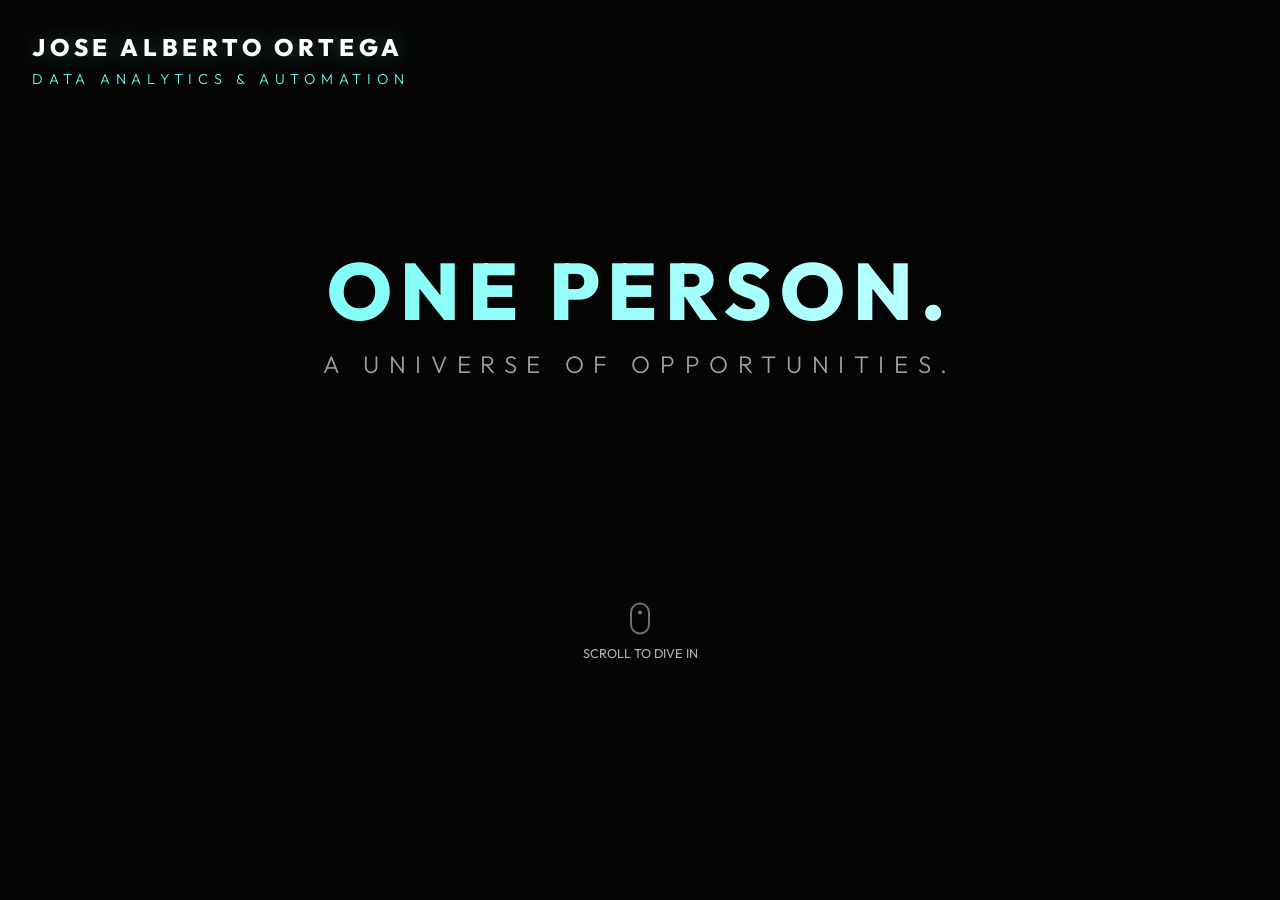
==== index.html @ 24299854 "UI: prepare contact form for Formspree notifications" ====
<!DOCTYPE html>
<html lang="en">

<head>
    <meta charset="UTF-8">
    <meta name="viewport" content="width=device-width, initial-scale=1.0">
    <title>Jose Alberto Ortega | Data Universe</title>
    <link rel="stylesheet" href="style.css">

    <!-- Fonts -->
    <link rel="preconnect" href="https://fonts.googleapis.com">
    <link rel="preconnect" href="https://fonts.gstatic.com" crossorigin>
    <link href="https://fonts.googleapis.com/css2?family=Outfit:wght@300;600;800&display=swap" rel="stylesheet">

    <!-- Three.js from CDN -->
    <script type="importmap">
        {
            "imports": {
                "three": "https://unpkg.com/three@0.160.0/build/three.module.js",
                "three/addons/": "https://unpkg.com/three@0.160.0/examples/jsm/",
                "gsap": "https://unpkg.com/gsap@3.12.5/index.js"
            }
        }
    </script>
</head>

<body>
    <!-- Overlay UI (Fixed) -->
    <div id="ui-container">
        <header class="main-header">
            <div class="logo">JOSE ALBERTO ORTEGA</div>
            <div class="subtitle">DATA ANALYTICS &amp; AUTOMATION</div>
        </header>

        <!-- Progress Bar -->
        <div class="progress-container"
            style="position: fixed; top: 0; left: 0; width: 100%; height: 2px; z-index: 100;">
            <div id="progress-bar" style="height: 100%; width: 0%; background: #66fcf1; transition: width 0.1s;"></div>
        </div>

        <div class="footer-controls">
            <!-- Hint removed, moved to Intro Title -->
        </div>
    </div>

    <!-- 3D Canvas Container -->
    <canvas id="canvas"></canvas>

    <!-- Scroll Snap Container -->
    <main id="scroll-container">
        <!-- Section 0: Intro / Sphere -->
        <section class="snap-section">
            <div class="intro-title">
                <h1>ONE PERSON.</h1>
                <h2>A UNIVERSE OF OPPORTUNITIES.</h2>
                <div class="scroll-hint">
                    <div class="mouse-icon"></div>
                    <span>SCROLL TO DIVE IN</span>
                </div>
            </div>
        </section>

        <!-- Section 1: Analysis -->
        <section class="snap-section"></section>

        <!-- Section 2: SQL -->
        <section class="snap-section"></section>

        <!-- Section 3: Marketing -->
        <section class="snap-section"></section>

        <!-- Section 4: Engineering -->
        <section class="snap-section"></section>

        <!-- Section 5: IT -->
        <section class="snap-section"></section>

        <!-- Section 6: BI -->
        <section class="snap-section"></section>

        <!-- Section 7: Contact (Exit) -->
        <section class="snap-section contact-section">
            <div class="contact-content">
                <h2>READY TO LAUNCH?</h2>
                <p>Let's build your data strategy together.</p>

                <form action="https://formspree.io/f/TU_ID_AQUÍ" method="POST" class="contact-form">
                    <input type="text" name="name" placeholder="NAME" required>
                    <input type="email" name="_replyto" placeholder="EMAIL" required>
                    <textarea name="message" placeholder="MESSAGE" rows="4"></textarea>
                    <button type="submit">INITIATE SEQUENCE</button>
                </form>

                <div class="contact-details">
                    <span>+58 412 263 9814</span>
                    <span>jalberto074@gmail.com</span>
                </div>
            </div>
        </section>
    </main>

    <!-- Click Interaction Layover -->
    <div id="click-zone"
        style="position: fixed; top: 0; left: 0; width: 100%; height: 100%; z-index: 5; cursor: pointer; display: none;">
    </div>

    <!-- Detail Overlay (Full Screen) -->
    <div id="detail-overlay" class="overlay-container">
        <button class="close-detail-btn">&times;</button>
        <div class="detail-content">
            <h1 id="detail-title">TITLE</h1>
            <div class="detail-body">
                <p>Detailed description of this skill...</p>
                <ul>
                    <li>Achievement 1</li>
                    <li>Achievement 2</li>
                </ul>
            </div>
        </div>
    </div>

    <!-- Main Logic -->
    <script type="module" src="js/main.js"></script>
</body>

</html>
---- style.css ----
:root {
    --bg-color: #050505;
    --text-primary: #ffffff;
    --text-secondary: #a0a0a0;
    --accent-color: #66fcf1;
    --glass-bg: rgba(255, 255, 255, 0.05);
    --glass-border: rgba(255, 255, 255, 0.1);
    --font-main: 'Outfit', sans-serif;
}

* {
    margin: 0;
    padding: 0;
    box-sizing: border-box;
}

body {
    background-color: var(--bg-color);
    color: var(--text-primary);
    font-family: var(--font-main);
    overflow: hidden;
    height: 100vh;
    width: 100vw;
}

#canvas {
    position: fixed;
    top: 0;
    left: 0;
    width: 100%;
    height: 100%;
    z-index: 0;
}

#scroll-container {
    height: 100vh;
    width: 100%;
    overflow-y: auto;
    overflow-x: hidden;
    scroll-snap-type: y mandatory;
    scroll-behavior: smooth;
    position: relative;
    z-index: 10;
}

.snap-section {
    height: 100vh;
    width: 100%;
    scroll-snap-align: start;
    position: relative;
}

#ui-container {
    position: fixed;
    top: 0;
    left: 0;
    width: 100%;
    height: 100%;
    z-index: 20;
    pointer-events: none;
    display: flex;
    flex-direction: column;
    justify-content: space-between;
    padding: 2rem;
}

.main-header {
    opacity: 0;
    /* Starts hidden, animates in if not contact */
    animation: fadeIn 2s ease-out forwards 1s;
    pointer-events: auto;
    transition: opacity 0.5s;
}

.logo {
    font-weight: 800;
    font-size: 1.5rem;
    letter-spacing: 0.2em;
    color: var(--text-primary);
    text-shadow: 0 0 20px rgba(102, 252, 241, 0.3);
}

.subtitle {
    font-weight: 300;
    font-size: 0.9rem;
    letter-spacing: 0.4em;
    color: var(--accent-color);
    margin-top: 0.5rem;
}

.intro-title {
    position: absolute;
    top: 50%;
    left: 50%;
    transform: translate(-50%, -50%);
    text-align: center;
    width: 100%;
    pointer-events: none;
    z-index: 5;
    transition: opacity 0.5s ease;
}

.intro-title h1 {
    font-size: 5rem;
    font-weight: 800;
    margin-bottom: 0.5rem;
    letter-spacing: 0.1em;
    text-transform: uppercase;
    /* Moving light effect: wide gradient that sweeps left→right */
    background: linear-gradient(90deg,
            #66fcf1 0%,
            #aaffff 20%,
            #ffffff 38%,
            #ffffff 42%,
            #aaffff 60%,
            #66fcf1 100%);
    background-size: 300% auto;
    -webkit-background-clip: text;
    background-clip: text;
    -webkit-text-fill-color: transparent;
    animation: text-light-sweep 4s linear infinite;
}

.intro-title h2 {
    font-size: 1.5rem;
    font-weight: 300;
    color: var(--text-secondary);
    letter-spacing: 0.4em;
    text-transform: uppercase;
}

.scroll-hint {
    margin-top: 14rem;
    font-size: 0.8rem;
    opacity: 0.7;
    animation: bounce 2s infinite;
    display: flex;
    flex-direction: column;
    align-items: center;
    gap: 10px;
}

.mouse-icon {
    width: 20px;
    height: 32px;
    border: 2px solid var(--text-secondary);
    border-radius: 12px;
    position: relative;
}

.mouse-icon::after {
    content: '';
    position: absolute;
    top: 6px;
    left: 50%;
    transform: translateX(-50%);
    width: 4px;
    height: 4px;
    background: var(--text-secondary);
    border-radius: 50%;
    animation: scroll-anim 1.5s infinite;
}

@keyframes scroll-anim {
    0% {
        top: 6px;
        opacity: 1;
    }

    100% {
        top: 18px;
        opacity: 0;
    }
}

@keyframes bounce {

    0%,
    20%,
    50%,
    80%,
    100% {
        transform: translateY(0);
    }

    40% {
        transform: translateY(-10px);
    }

    60% {
        transform: translateY(-5px);
    }
}

@keyframes fadeIn {
    to {
        opacity: 1;
    }
}

/* Hint */
.instruction-hint {
    text-align: center;
    width: 100%;
    opacity: 0.6;
    font-size: 0.8rem;
    letter-spacing: 0.2em;
    margin-bottom: 2rem;
    display: flex;
    flex-direction: column;
    align-items: center;
    gap: 10px;
}

.section-label {
    font-size: 4rem;
    font-weight: 800;
    color: #ffffff;
    text-shadow: 0 0 30px rgba(0,0,0,0.8);
    margin: 0;
    letter-spacing: 0.02em;
    text-transform: uppercase;
}

/* Contact Section */
.contact-section {
    display: flex;
    align-items: center;
    justify-content: center;
    background: transparent;
    z-index: 20;
    pointer-events: none;
}

.contact-content {
    text-align: center;
    max-width: 600px;
    width: 90%;
    opacity: 0;
    transform: translateY(50px);
    transition: all 1s ease-out;

    background: rgba(10, 10, 10, 0.85);
    backdrop-filter: blur(15px);
    padding: 3rem;
    border: 1px solid rgba(255, 255, 255, 0.15);
    border-radius: 20px;
    box-shadow: 0 10px 40px rgba(0, 0, 0, 0.5);

    pointer-events: auto;
}

.contact-section.visible .contact-content {
    opacity: 1;
    transform: translateY(0);
}

.contact-content h2 {
    font-size: 3rem;
    margin-bottom: 2rem;
    color: var(--accent-color);
    text-transform: uppercase;
    letter-spacing: 0.1em;
}

.contact-content p {
    margin-bottom: 2rem;
    color: #ccc;
}

.contact-form {
    display: flex;
    flex-direction: column;
    gap: 1.5rem;
    margin-bottom: 3rem;
}

.contact-form input,
.contact-form textarea {
    background: rgba(255, 255, 255, 0.05);
    border: 1px solid rgba(255, 255, 255, 0.1);
    padding: 1rem;
    color: white;
    font-family: 'Outfit';
    font-size: 1rem;
    border-radius: 5px;
    outline: none;
    transition: border-color 0.3s;
}

.contact-form input:focus,
.contact-form textarea:focus {
    border-color: var(--accent-color);
}

.contact-form button {
    background: var(--accent-color);
    color: black;
    font-weight: 800;
    padding: 1rem;
    border: none;
    cursor: pointer;
    font-size: 1.2rem;
    letter-spacing: 0.2em;
    transition: transform 0.2s;
    text-transform: uppercase;
}

.contact-form button:hover {
    transform: scale(1.05);
}

.contact-details {
    display: flex;
    justify-content: center;
    gap: 2rem;
    color: var(--text-secondary);
    font-size: 0.9rem;
    letter-spacing: 0.1em;
}

/* Detail Overlay */
.overlay-container {
    position: fixed;
    top: 0;
    left: 0;
    width: 100%;
    height: 100%;
    background: rgba(0, 0, 0, 0.85);
    backdrop-filter: blur(10px);
    z-index: 100;
    display: flex;
    flex-direction: column;
    align-items: center;
    justify-content: center;
    opacity: 0;
    pointer-events: none;
    transition: opacity 0.5s;
}

.overlay-container.active {
    opacity: 1;
    pointer-events: auto;
}

.detail-content {
    max-width: 800px;
    width: 90%;
    text-align: center;
    padding: 3rem;
    border: 1px solid var(--accent-color);
    box-shadow: 0 0 50px rgba(102, 252, 241, 0.1);
    background: rgba(10, 10, 10, 0.95);
    position: relative;
}

#detail-title {
    font-size: 3rem;
    color: var(--accent-color);
    margin-bottom: 2rem;
    text-transform: uppercase;
}

.detail-body {
    font-size: 1.1rem;
    line-height: 1.6;
    color: #ddd;
    text-align: left;
}

.close-detail-btn {
    position: absolute;
    top: 1rem;
    right: 1.5rem;
    font-size: 2.5rem;
    background: none;
    border: none;
    color: white;
    cursor: pointer;
    opacity: 0.7;
    transition: opacity 0.3s;
}

.close-detail-btn:hover {
    opacity: 1;
}

/* Click Hint */
#click-hint {
    position: fixed;
    bottom: 22%; /* Positioned above the label */
    left: 50%;
    transform: translateX(-50%);
    color: var(--accent-color);
    font-size: 0.75rem;
    letter-spacing: 0.3em;
    opacity: 0;
    transition: opacity 1s;
    pointer-events: none;
    z-index: 50;
    text-transform: uppercase;
    font-weight: 600;
}

/* Moving light sweep across "ONE PERSON." title */
@keyframes text-light-sweep {
    0% {
        background-position: 100% center;
    }

    100% {
        background-position: -100% center;
    }
}

/* Responsive Design (Mobile) */
@media (max-width: 768px) {
    .section-label {
        font-size: 1.8rem; /* Much smaller for mobile */
    }

    .intro-title h1 {
        font-size: 2.8rem;
    }
    
    .intro-title h2 {
        font-size: 0.9rem;
        letter-spacing: 0.2em;
    }

    #ui-container {
        padding: 1rem;
    }

    .logo {
        font-size: 1.1rem;
        letter-spacing: 0.1em;
    }

    .subtitle {
        font-size: 0.75rem;
        letter-spacing: 0.2em;
    }

    .detail-content {
        padding: 1.5rem;
        width: 95%;
        max-height: 90vh;
        overflow-y: auto;
    }

    #detail-title {
        font-size: 1.8rem;
        margin-bottom: 1rem;
    }

    .detail-body {
        font-size: 0.95rem;
    }

    .contact-content {
        padding: 1.5rem;
        margin-top: 2rem;
    }

    .contact-content h2 {
        font-size: 1.8rem;
        margin-bottom: 1rem;
    }

    .contact-form {
        gap: 1rem;
        margin-bottom: 2rem;
    }

    .contact-details {
        flex-direction: column;
        gap: 0.5rem;
        font-size: 0.8rem;
    }

    #click-hint {
        font-size: 0.65rem;
        bottom: 18%; /* Adjusted to stay above the smaller text */
    }
}
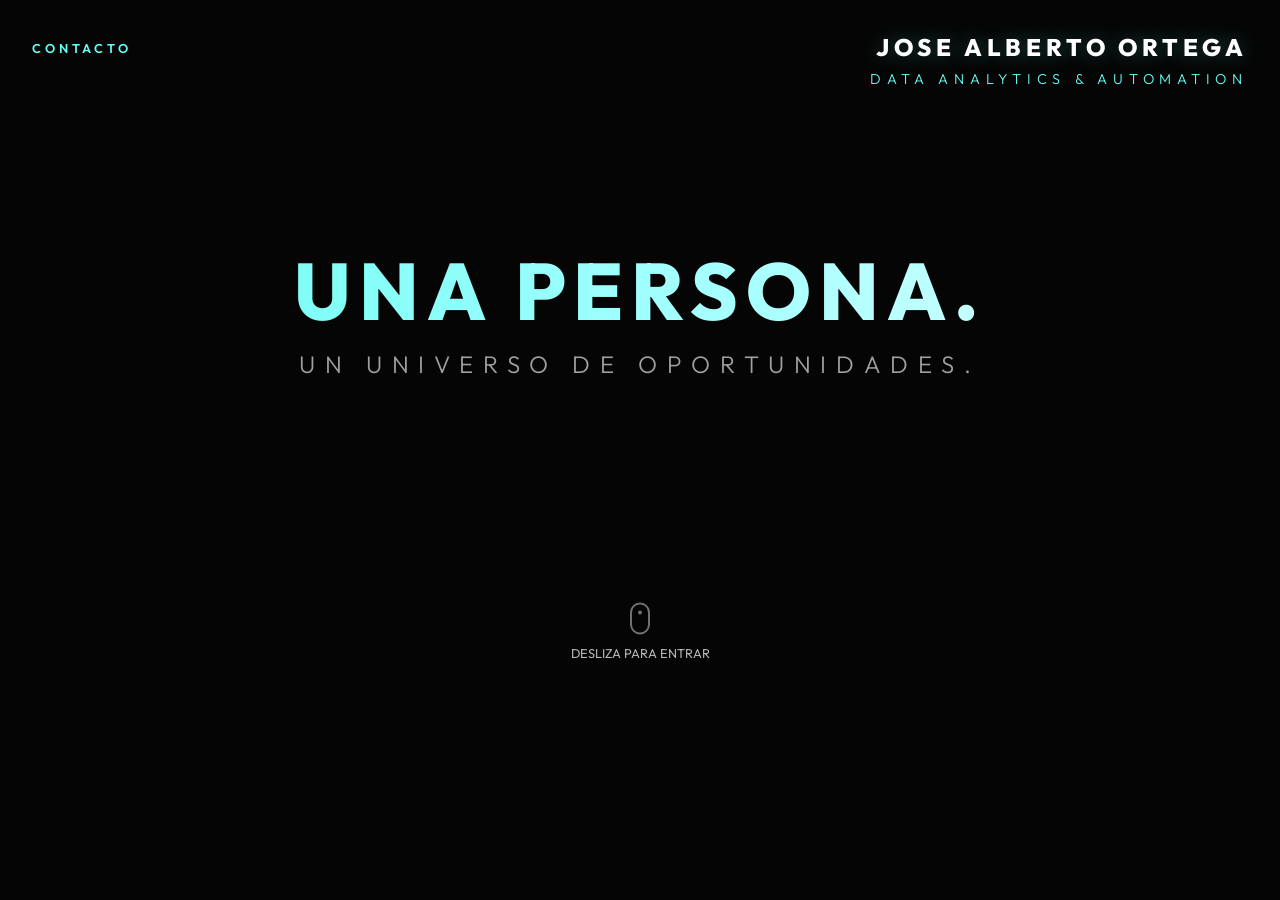
==== commit cac9ca1a: "fix: explicit cache-busting to force mobile browser update" ====
--- a/index.html
+++ b/index.html
@@ -28,8 +28,27 @@
     <!-- Overlay UI (Fixed) -->
     <div id="ui-container">
         <header class="main-header">
-            <div class="logo">JOSE ALBERTO ORTEGA</div>
-            <div class="subtitle">DATA ANALYTICS &amp; AUTOMATION</div>
+            <div class="header-left">
+                <div class="contact-trigger" id="header-contact-btn">CONTACTO</div>
+            </div>
+            <div class="header-right">
+                <div class="logo">JOSE ALBERTO ORTEGA</div>
+                <div class="subtitle">DATA ANALYTICS &amp; AUTOMATION</div>
+                <!-- Mobile Contact Link will be moved here via CSS or simply placed here -->
+                <div class="mobile-contact-trigger" id="mobile-contact-btn">CONTACTO</div>
+            </div>
+
+            <!-- Contact Info Popup -->
+            <div id="contact-popup" class="contact-popup">
+                <div class="popup-item">
+                    <span class="label">WHATSAPP:</span>
+                    <span class="value">+58 412 263 9814</span>
+                </div>
+                <div class="popup-item">
+                    <span class="label">EMAIL:</span>
+                    <span class="value">jalberto074@gmail.com</span>
+                </div>
+            </div>
         </header>
 
         <!-- Progress Bar -->
@@ -51,11 +70,11 @@
         <!-- Section 0: Intro / Sphere -->
         <section class="snap-section">
             <div class="intro-title">
-                <h1>ONE PERSON.</h1>
-                <h2>A UNIVERSE OF OPPORTUNITIES.</h2>
+                <h1>UNA PERSONA.</h1>
+                <h2>UN UNIVERSO DE OPORTUNIDADES.</h2>
                 <div class="scroll-hint">
                     <div class="mouse-icon"></div>
-                    <span>SCROLL TO DIVE IN</span>
+                    <span>DESLIZA PARA ENTRAR</span>
                 </div>
             </div>
         </section>
@@ -81,14 +100,14 @@
         <!-- Section 7: Contact (Exit) -->
         <section class="snap-section contact-section">
             <div class="contact-content">
-                <h2>READY TO LAUNCH?</h2>
-                <p>Let's build your data strategy together.</p>
+                <h2>¿LISTO PARA COMENZAR?</h2>
+                <p>Construyamos tu estrategia de datos juntos.</p>
 
-                <form action="https://formspree.io/f/TU_ID_AQUÍ" method="POST" class="contact-form">
-                    <input type="text" name="name" placeholder="NAME" required>
+                <form action="https://formspree.io/f/xzdjlvyq" method="POST" class="contact-form">
+                    <input type="text" name="name" placeholder="NOMBRE" required>
                     <input type="email" name="_replyto" placeholder="EMAIL" required>
-                    <textarea name="message" placeholder="MESSAGE" rows="4"></textarea>
-                    <button type="submit">INITIATE SEQUENCE</button>
+                    <textarea name="message" placeholder="MENSAJE" rows="4"></textarea>
+                    <button type="submit">INICIAR SECUENCIA</button>
                 </form>
 
                 <div class="contact-details">
@@ -106,8 +125,8 @@
 
     <!-- Detail Overlay (Full Screen) -->
     <div id="detail-overlay" class="overlay-container">
-        <button class="close-detail-btn">&times;</button>
         <div class="detail-content">
+            <button class="close-detail-btn">&times;</button>
             <h1 id="detail-title">TITLE</h1>
             <div class="detail-body">
                 <p>Detailed description of this skill...</p>
@@ -120,7 +139,7 @@
     </div>
 
     <!-- Main Logic -->
-    <script type="module" src="js/main.js"></script>
+    <script type="module" src="js/main.js?v=1.2"></script>
 </body>
 
 </html>
--- a/style.css
+++ b/style.css
@@ -65,11 +65,90 @@
 }
 
 .main-header {
+    display: flex;
+    justify-content: space-between;
+    align-items: flex-start;
     opacity: 0;
-    /* Starts hidden, animates in if not contact */
     animation: fadeIn 2s ease-out forwards 1s;
     pointer-events: auto;
     transition: opacity 0.5s;
+    width: 100%;
+}
+
+.header-right {
+    text-align: right;
+}
+
+.contact-trigger {
+    font-size: 0.8rem;
+    letter-spacing: 0.3em;
+    color: var(--accent-color);
+    cursor: pointer;
+    font-weight: 600;
+    padding: 0.5rem 0;
+    transition: opacity 0.3s, transform 0.3s;
+    border-bottom: 1px solid transparent;
+}
+
+.contact-trigger:hover {
+    opacity: 0.8;
+    border-bottom: 1px solid var(--accent-color);
+}
+
+.mobile-contact-trigger {
+    display: none; /* Hidden on desktop */
+    font-size: 0.7rem;
+    letter-spacing: 0.2em;
+    color: var(--accent-color);
+    margin-top: 0.8rem;
+    cursor: pointer;
+    font-weight: 600;
+    width: fit-content;
+    margin-left: auto;
+}
+
+.contact-popup {
+    position: absolute;
+    top: 4rem;
+    left: 2rem;
+    background: rgba(10, 10, 10, 0.9);
+    backdrop-filter: blur(15px);
+    border: 1px solid var(--glass-border);
+    padding: 1.5rem;
+    border-radius: 4px;
+    z-index: 100;
+    display: flex;
+    flex-direction: column;
+    gap: 1rem;
+    opacity: 0;
+    transform: translateY(-10px);
+    pointer-events: none;
+    transition: all 0.4s cubic-bezier(0.175, 0.885, 0.32, 1.275);
+    box-shadow: 0 10px 30px rgba(0, 0, 0, 0.5), 0 0 20px rgba(102, 252, 241, 0.1);
+}
+
+.contact-popup.active {
+    opacity: 1;
+    transform: translateY(0);
+    pointer-events: auto;
+}
+
+.popup-item {
+    display: flex;
+    flex-direction: column;
+    gap: 0.3rem;
+}
+
+.popup-item .label {
+    font-size: 0.6rem;
+    color: var(--text-secondary);
+    letter-spacing: 0.2em;
+}
+
+.popup-item .value {
+    font-size: 0.9rem;
+    color: var(--text-primary);
+    letter-spacing: 0.1em;
 }
 
 .logo {
@@ -213,13 +292,16 @@
 }
 
 .section-label {
-    font-size: 4rem;
+    font-size: clamp(1.4rem, 4vw, 2.2rem); /* Responsive with 2.2rem cap for desktop */
     font-weight: 800;
     color: #ffffff;
     text-shadow: 0 0 30px rgba(0,0,0,0.8);
     margin: 0;
     letter-spacing: 0.02em;
     text-transform: uppercase;
+    padding: 0 2rem;
+    text-align: center;
+    line-height: 1.1;
 }
 
 /* Contact Section */
@@ -385,21 +467,116 @@
     opacity: 1;
 }
 
+/* --- Upgraded Portfolio Card Styles --- */
+
+.portfolio-card {
+    display: flex;
+    flex-direction: column;
+    gap: 2rem;
+    width: 100%;
+    margin-top: 1rem;
+}
+
+.impact-grid {
+    display: grid;
+    grid-template-columns: repeat(auto-fit, minmax(180px, 1fr));
+    gap: 1rem;
+    margin-bottom: 2rem;
+}
+
+.impact-stat {
+    background: rgba(102, 252, 241, 0.05);
+    border: 1px solid rgba(102, 252, 241, 0.2);
+    padding: 1.2rem;
+    border-radius: 8px;
+    text-align: center;
+    transition: transform 0.3s ease;
+}
+
+.impact-stat:hover {
+    transform: translateY(-5px);
+    background: rgba(102, 252, 241, 0.1);
+}
+
+.impact-stat .stat-value {
+    display: block;
+    font-size: 1.8rem;
+    font-weight: 800;
+    color: var(--accent-color);
+    margin-bottom: 0.3rem;
+    font-family: 'Outfit';
+}
+
+.impact-stat .stat-label {
+    font-size: 0.65rem;
+    color: var(--text-secondary);
+    text-transform: uppercase;
+    letter-spacing: 0.15em;
+}
+
+.portfolio-images {
+    display: flex;
+    flex-direction: column;
+    gap: 2rem;
+}
+
+.project-image-wrap {
+    background: rgba(255, 255, 255, 0.02);
+    border: 1px solid var(--glass-border);
+    border-radius: 12px;
+    overflow: hidden;
+    position: relative;
+    max-width: 100%;
+}
+
+.project-image-wrap img {
+    width: 100%;
+    height: auto;
+    display: block;
+    opacity: 0.85;
+    transition: opacity 0.4s ease;
+}
+
+.project-image-wrap:hover img {
+    opacity: 1;
+}
+
+.image-caption {
+    background: rgba(10, 10, 10, 0.9);
+    padding: 0.8rem 1rem;
+    font-size: 0.75rem;
+    color: var(--text-secondary);
+    border-top: 1px solid var(--glass-border);
+    font-family: var(--font-main);
+    letter-spacing: 0.05em;
+    font-style: italic;
+}
+
+@media (max-width: 768px) {
+    .portfolio-card {
+        gap: 1.5rem;
+    }
+    
+    .impact-stat .stat-value {
+        font-size: 1.5rem;
+    }
+    
+    .detail-body {
+        padding-bottom: 3rem;
+    }
+}
+
 /* Click Hint */
 #click-hint {
-    position: fixed;
-    bottom: 22%; /* Positioned above the label */
-    left: 50%;
-    transform: translateX(-50%);
     color: var(--accent-color);
     font-size: 0.75rem;
     letter-spacing: 0.3em;
     opacity: 0;
     transition: opacity 1s;
     pointer-events: none;
-    z-index: 50;
     text-transform: uppercase;
     font-weight: 600;
+    margin-bottom: 0.8rem; /* Space between hint and title */
 }
 
 /* Moving light sweep across "ONE PERSON." title */
@@ -416,7 +593,7 @@
 /* Responsive Design (Mobile) */
 @media (max-width: 768px) {
     .section-label {
-        font-size: 1.8rem; /* Much smaller for mobile */
+        font-size: 1.4rem; /* Reduced to avoid screen crowding */
     }
 
     .intro-title h1 {
@@ -440,6 +617,27 @@
     .subtitle {
         font-size: 0.75rem;
         letter-spacing: 0.2em;
+    }
+
+    .header-left {
+        display: none;
+    }
+
+    .main-header {
+        flex-direction: column;
+        align-items: flex-end;
+    }
+
+    .mobile-contact-trigger {
+        display: block;
+    }
+
+    .contact-popup {
+        top: 6rem;
+        right: 1rem;
+        left: auto;
+        width: calc(100% - 2rem);
+        max-width: 300px;
     }
 
     .detail-content {
@@ -479,8 +677,12 @@
         font-size: 0.8rem;
     }
 
+    .label-group {
+        bottom: 22% !important; /* Raised further to be closer to central icon */
+    }
+
     #click-hint {
-        font-size: 0.65rem;
-        bottom: 18%; /* Adjusted to stay above the smaller text */
+        font-size: 0.85rem; /* Increased for better visibility */
+        margin-bottom: 0.4rem; /* Increased spacing */
     }
 }
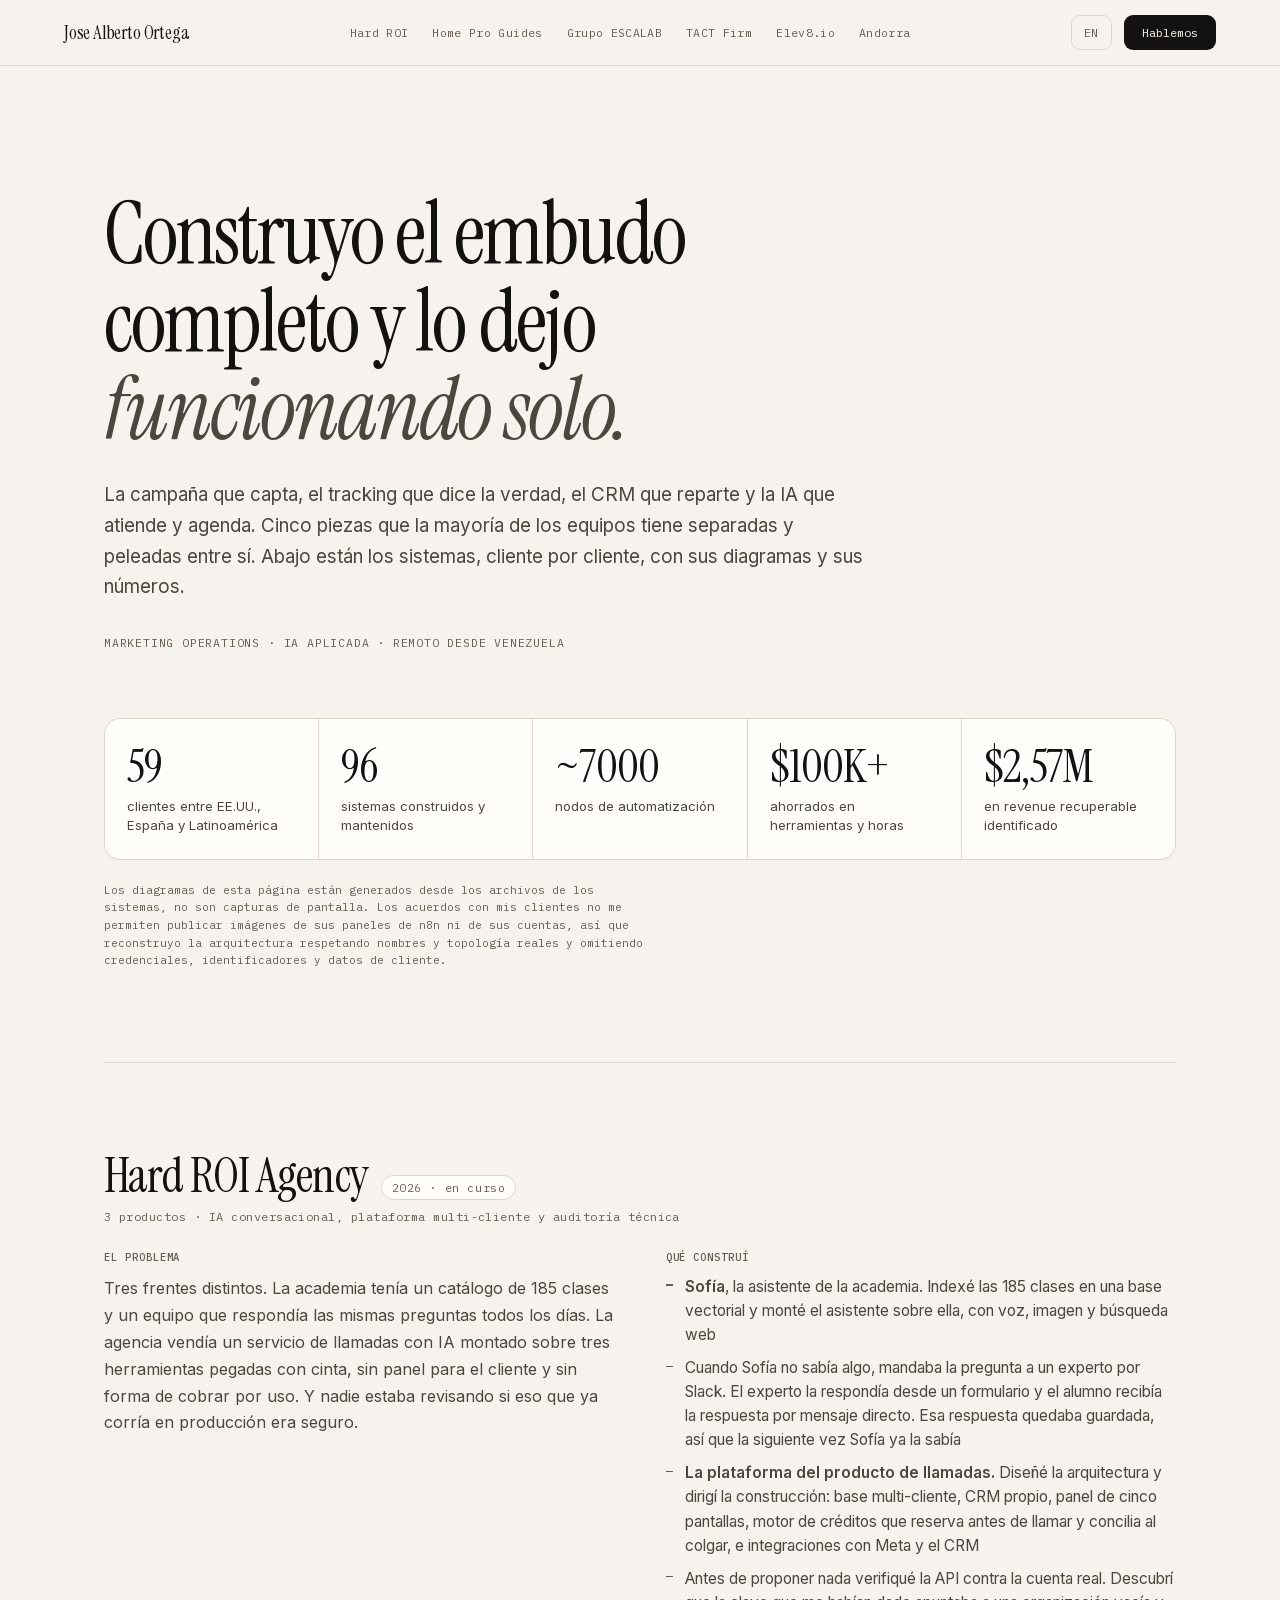
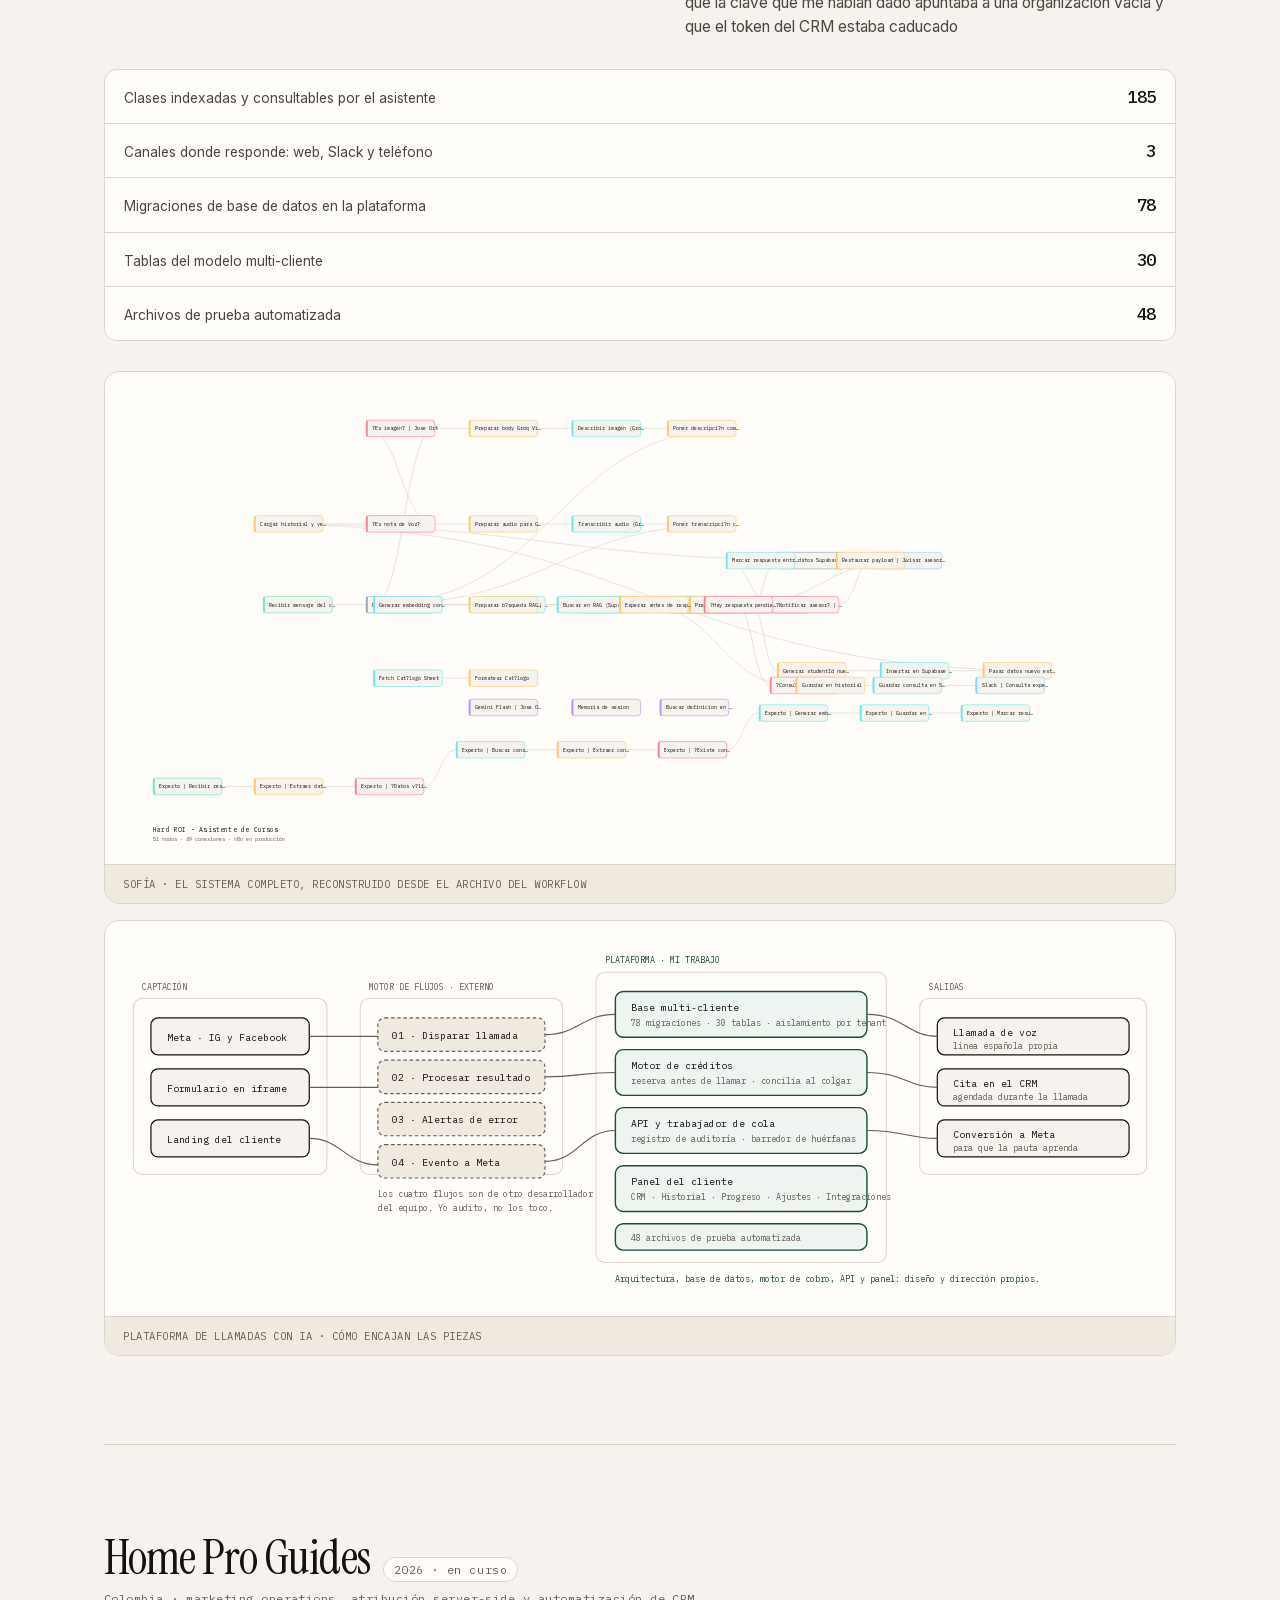
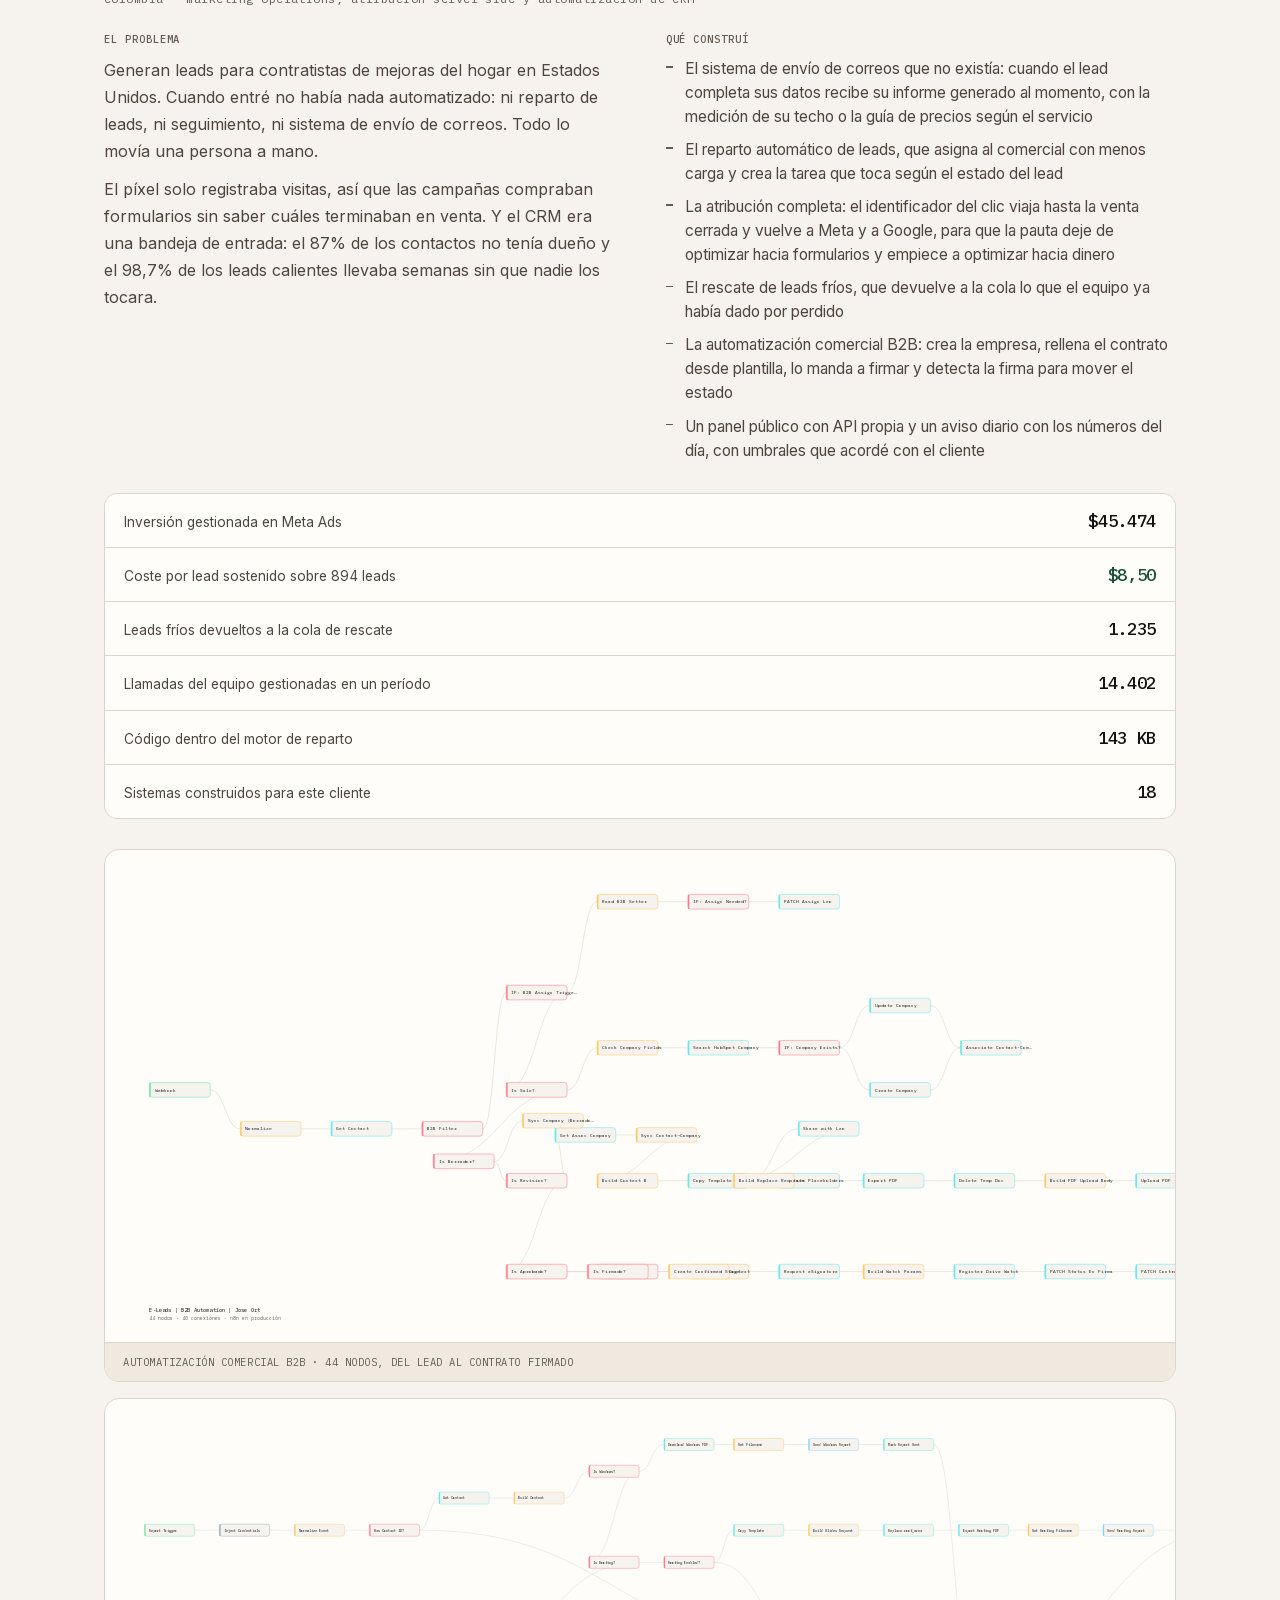
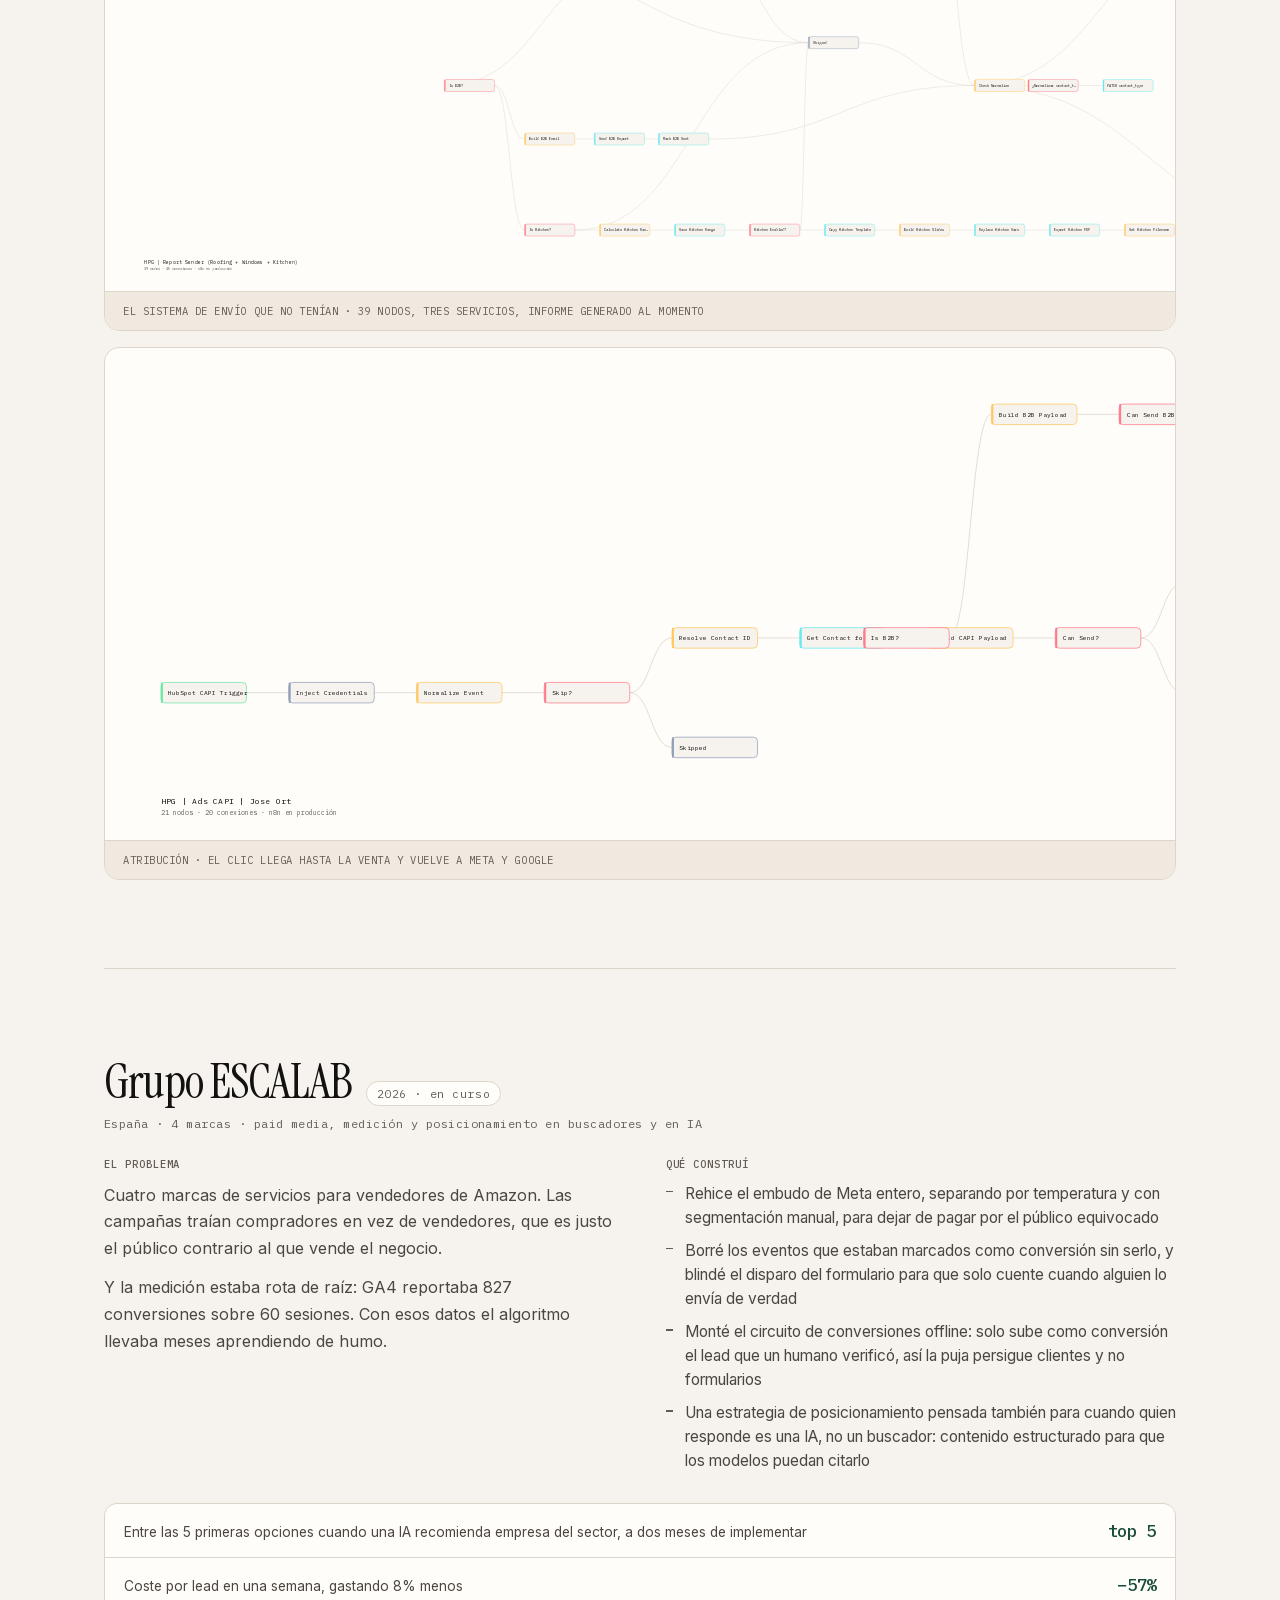
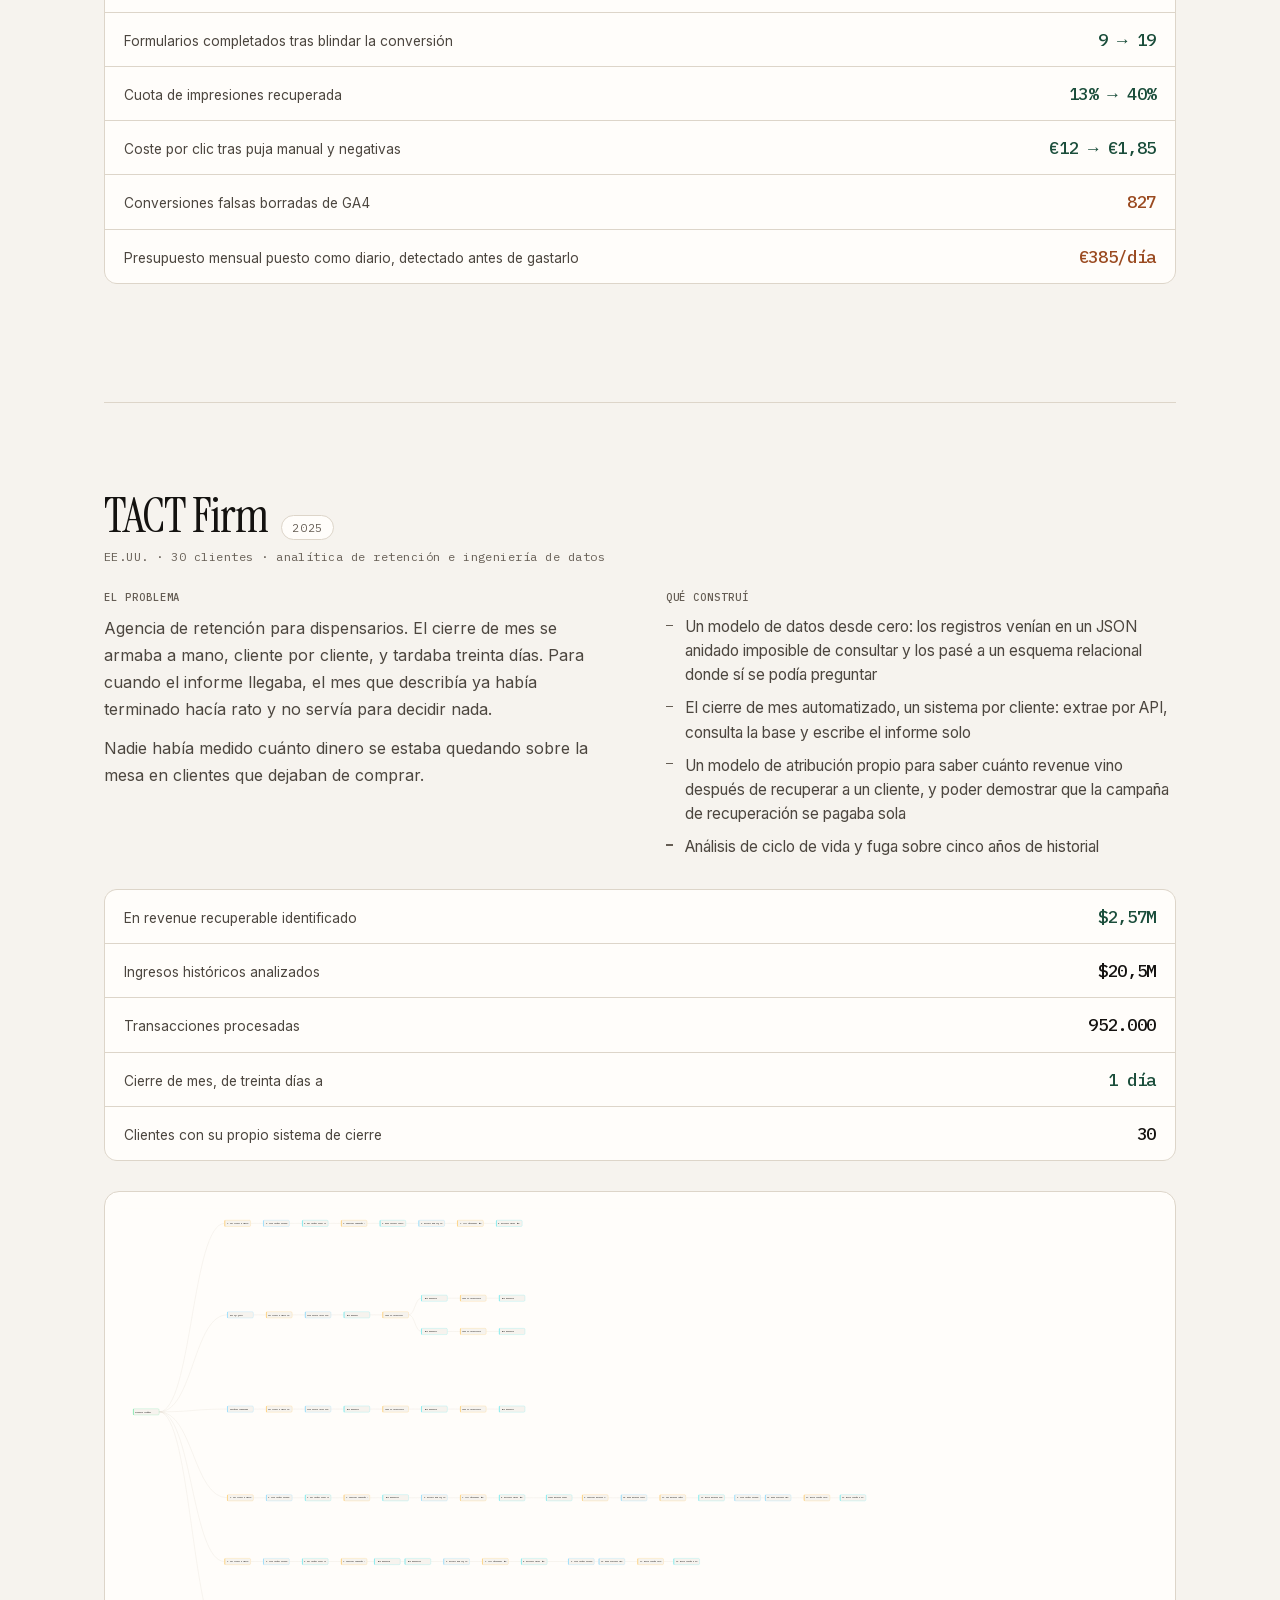
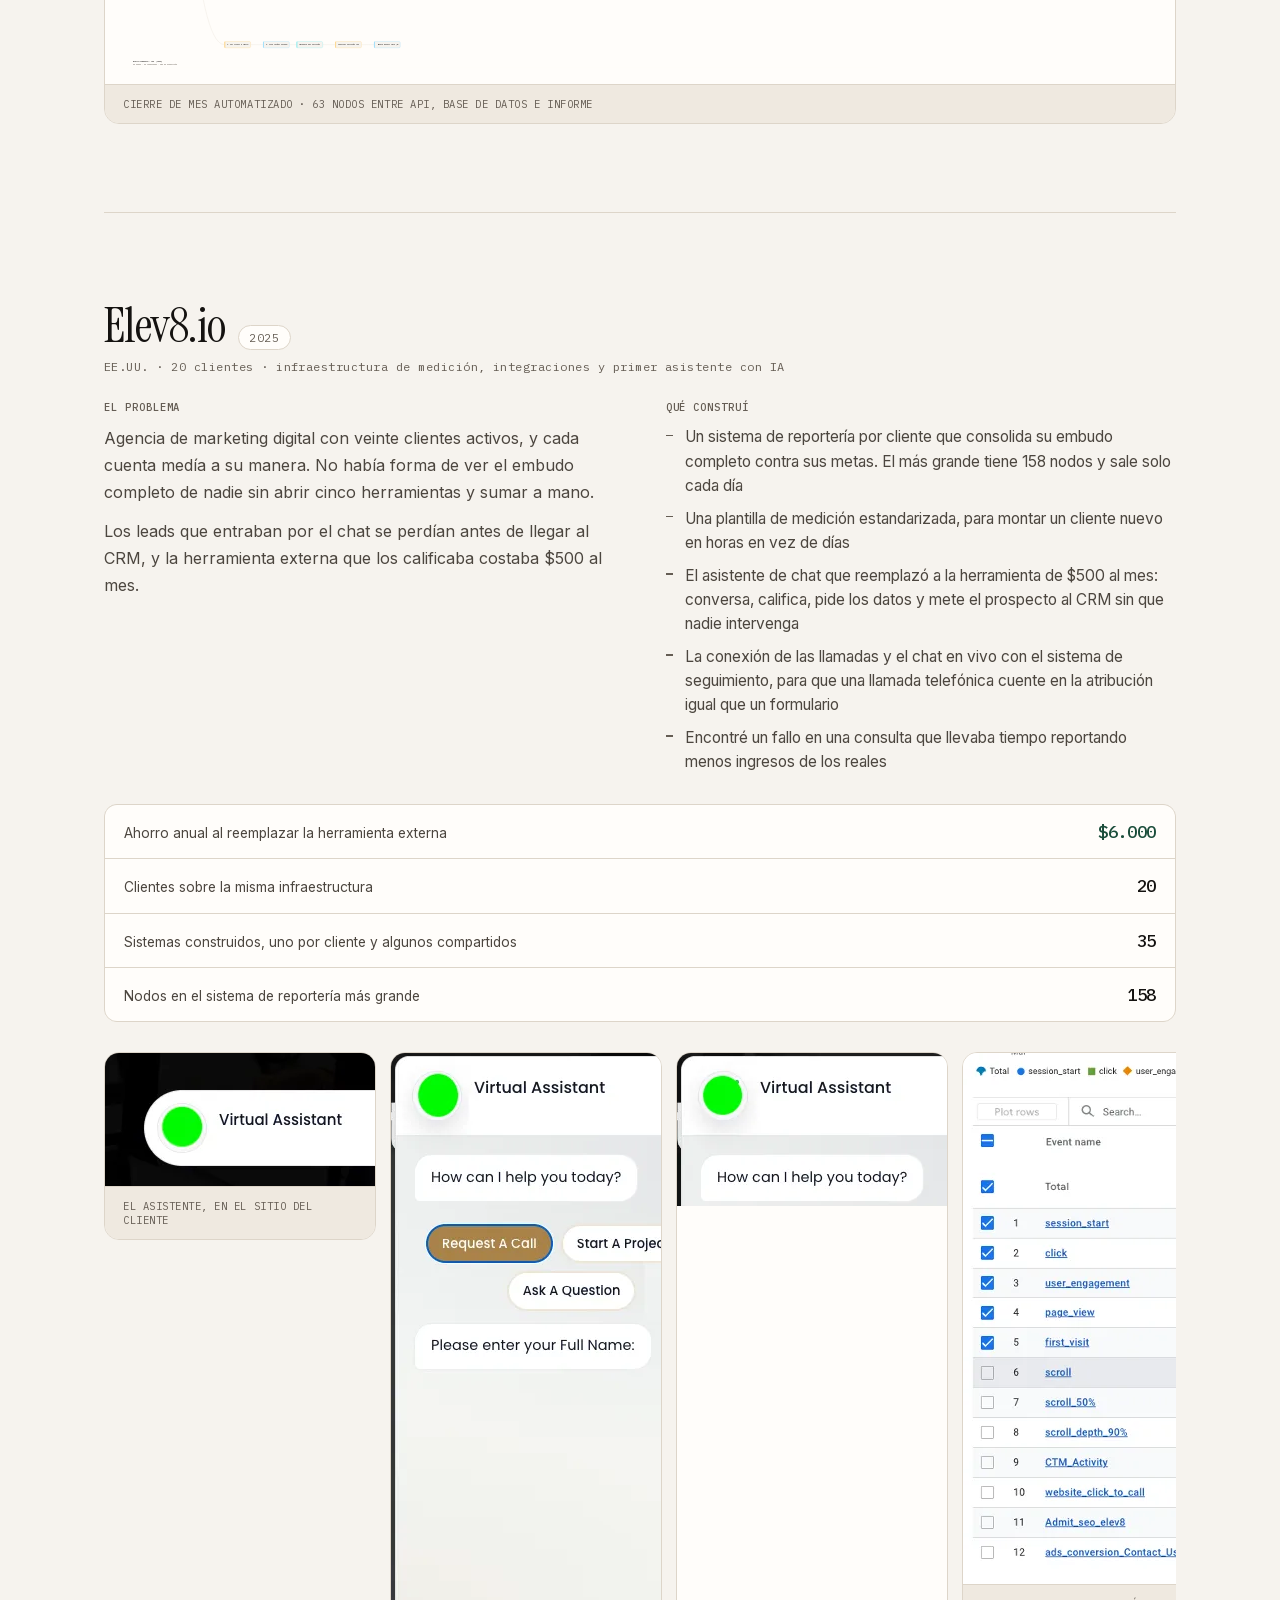
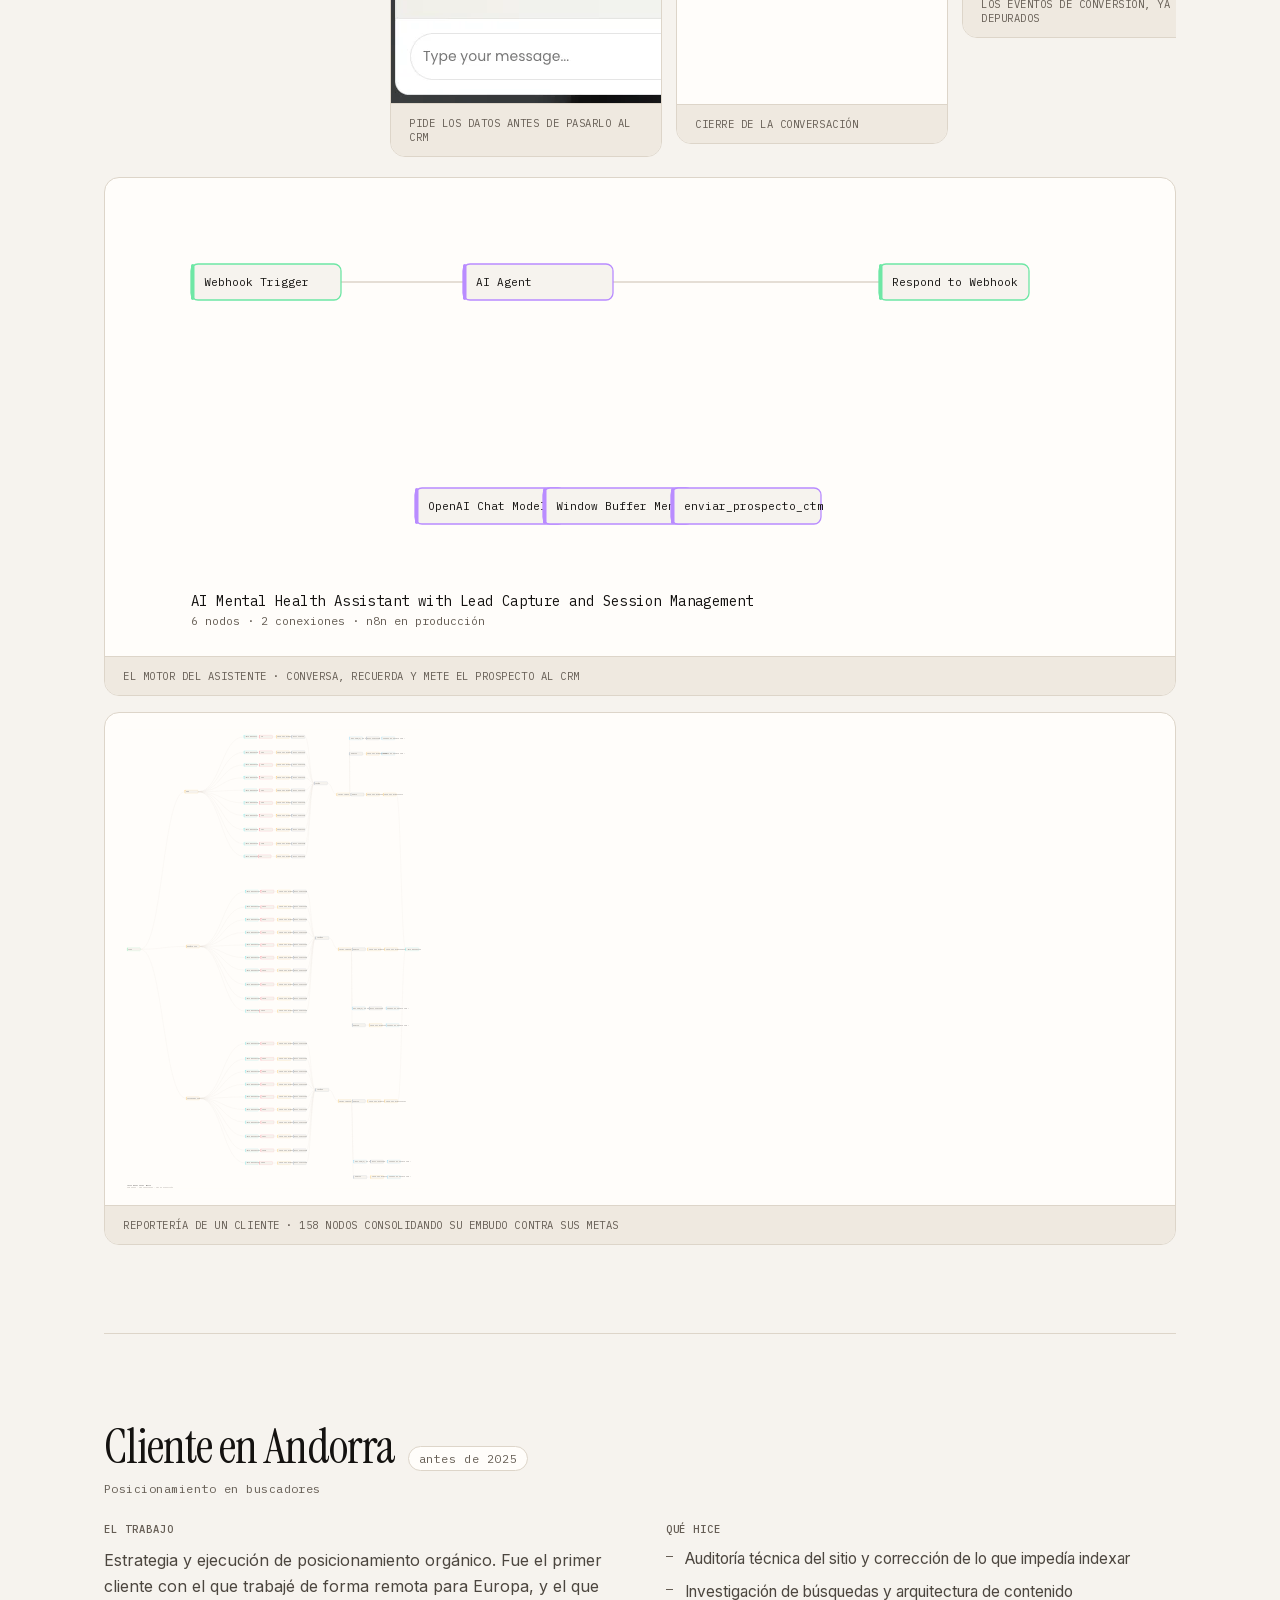
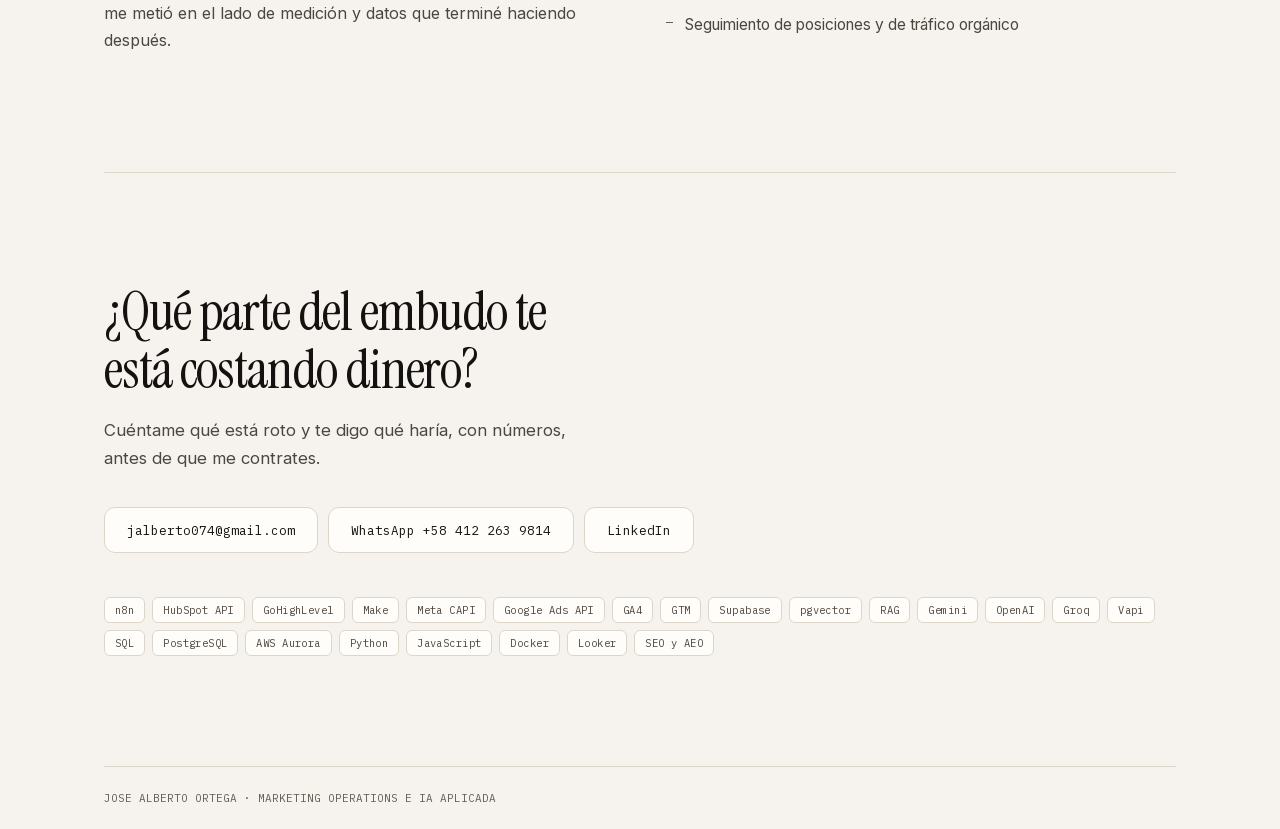
==== commit 13fa9979: "Portafolio español: casos por cliente con diagramas y pruebas" ====
--- a/index.html
+++ b/index.html
@@ -1,145 +1,2179 @@
 <!DOCTYPE html>
-<html lang="en">
-
+<html lang="es">
 <head>
-    <meta charset="UTF-8">
-    <meta name="viewport" content="width=device-width, initial-scale=1.0">
-    <title>Jose Alberto Ortega | Data Universe</title>
-    <link rel="stylesheet" href="style.css">
-
-    <!-- Fonts -->
-    <link rel="preconnect" href="https://fonts.googleapis.com">
-    <link rel="preconnect" href="https://fonts.gstatic.com" crossorigin>
-    <link href="https://fonts.googleapis.com/css2?family=Outfit:wght@300;600;800&display=swap" rel="stylesheet">
-
-    <!-- Three.js from CDN -->
-    <script type="importmap">
-        {
-            "imports": {
-                "three": "https://unpkg.com/three@0.160.0/build/three.module.js",
-                "three/addons/": "https://unpkg.com/three@0.160.0/examples/jsm/",
-                "gsap": "https://unpkg.com/gsap@3.12.5/index.js"
-            }
-        }
-    </script>
+<meta charset="UTF-8">
+<meta name="viewport" content="width=device-width,initial-scale=1,viewport-fit=cover">
+<title>Sala de Máquinas</title>
+<meta name="description" content="Portafolio de Jose Alberto Ortega: 96 sistemas y cerca de 7.000 nodos en producción para 59 clientes entre EE.UU., España y Latinoamérica. Marketing operations, tracking server-side, automatización de CRM e IA aplicada.">
+<meta property="og:type" content="website">
+<meta property="og:title" content="Jose Alberto Ortega · Marketing Operations e IA aplicada">
+<meta property="og:description" content="96 sistemas para 59 clientes. Del clic a la venta: captación, tracking, CRM y agentes de IA.">
+<meta property="og:locale" content="es_ES">
+<meta name="twitter:card" content="summary_large_image">
+<link rel="alternate" hreflang="es" href="https://jalberto074-ui.github.io/SPA/">
+<link rel="alternate" hreflang="en" href="https://jalberto074-ui.github.io/ENG/">
+<link rel="canonical" href="https://jalberto074-ui.github.io/SPA/">
+<link rel="icon" href="data:image/svg+xml,<svg xmlns='http://www.w3.org/2000/svg' viewBox='0 0 32 32'><rect width='32' height='32' rx='7' fill='%23141210'/><path d='M9 21V11h3.4l3.1 6 3.1-6H22v10' stroke='%23f6f3ee' stroke-width='2.1' fill='none' stroke-linejoin='round'/></svg>">
+<style>
+
+@font-face {
+  font-family: 'IBM Plex Mono';
+  font-style: normal;
+  font-weight: 400;
+  font-display: swap;
+  src: url([data-uri]) format('woff2');
+  unicode-range: U+0100-02BA, U+02BD-02C5, U+02C7-02CC, U+02CE-02D7, U+02DD-02FF, U+0304, U+0308, U+0329, U+1D00-1DBF, U+1E00-1E9F, U+1EF2-1EFF, U+2020, U+20A0-20AB, U+20AD-20C0, U+2113, U+2C60-2C7F, U+A720-A7FF;
+}
+
+
+@font-face {
+  font-family: 'IBM Plex Mono';
+  font-style: normal;
+  font-weight: 400;
+  font-display: swap;
+  src: url([data-uri]) format('woff2');
+  unicode-range: U+0000-00FF, U+0131, U+0152-0153, U+02BB-02BC, U+02C6, U+02DA, U+02DC, U+0304, U+0308, U+0329, U+2000-206F, U+20AC, U+2122, U+2191, U+2193, U+2212, U+2215, U+FEFF, U+FFFD;
+}
+
+
+@font-face {
+  font-family: 'IBM Plex Mono';
+  font-style: normal;
+  font-weight: 500;
+  font-display: swap;
+  src: url([data-uri]) format('woff2');
+  unicode-range: U+0100-02BA, U+02BD-02C5, U+02C7-02CC, U+02CE-02D7, U+02DD-02FF, U+0304, U+0308, U+0329, U+1D00-1DBF, U+1E00-1E9F, U+1EF2-1EFF, U+2020, U+20A0-20AB, U+20AD-20C0, U+2113, U+2C60-2C7F, U+A720-A7FF;
+}
+
+
+@font-face {
+  font-family: 'IBM Plex Mono';
+  font-style: normal;
+  font-weight: 500;
+  font-display: swap;
+  src: url([data-uri]) format('woff2');
+  unicode-range: U+0000-00FF, U+0131, U+0152-0153, U+02BB-02BC, U+02C6, U+02DA, U+02DC, U+0304, U+0308, U+0329, U+2000-206F, U+20AC, U+2122, U+2191, U+2193, U+2212, U+2215, U+FEFF, U+FFFD;
+}
+
+
+@font-face {
+  font-family: 'Instrument Serif';
+  font-style: italic;
+  font-weight: 400;
+  font-display: swap;
+  src: url([data-uri]) format('woff2');
+  unicode-range: U+0100-02BA, U+02BD-02C5, U+02C7-02CC, U+02CE-02D7, U+02DD-02FF, U+0304, U+0308, U+0329, U+1D00-1DBF, U+1E00-1E9F, U+1EF2-1EFF, U+2020, U+20A0-20AB, U+20AD-20C0, U+2113, U+2C60-2C7F, U+A720-A7FF;
+}
+
+
+@font-face {
+  font-family: 'Instrument Serif';
+  font-style: italic;
+  font-weight: 400;
+  font-display: swap;
+  src: url([data-uri]) format('woff2');
+  unicode-range: U+0000-00FF, U+0131, U+0152-0153, U+02BB-02BC, U+02C6, U+02DA, U+02DC, U+0304, U+0308, U+0329, U+2000-206F, U+20AC, U+2122, U+2191, U+2193, U+2212, U+2215, U+FEFF, U+FFFD;
+}
+
+
+@font-face {
+  font-family: 'Instrument Serif';
+  font-style: normal;
+  font-weight: 400;
+  font-display: swap;
+  src: url([data-uri]) format('woff2');
+  unicode-range: U+0100-02BA, U+02BD-02C5, U+02C7-02CC, U+02CE-02D7, U+02DD-02FF, U+0304, U+0308, U+0329, U+1D00-1DBF, U+1E00-1E9F, U+1EF2-1EFF, U+2020, U+20A0-20AB, U+20AD-20C0, U+2113, U+2C60-2C7F, U+A720-A7FF;
+}
+
+
+@font-face {
+  font-family: 'Instrument Serif';
+  font-style: normal;
+  font-weight: 400;
+  font-display: swap;
+  src: url([data-uri]) format('woff2');
+  unicode-range: U+0000-00FF, U+0131, U+0152-0153, U+02BB-02BC, U+02C6, U+02DA, U+02DC, U+0304, U+0308, U+0329, U+2000-206F, U+20AC, U+2122, U+2191, U+2193, U+2212, U+2215, U+FEFF, U+FFFD;
+}
+
+
+@font-face {
+  font-family: 'Inter';
+  font-style: normal;
+  font-weight: 400;
+  font-display: swap;
+  src: url([data-uri]) format('woff2');
+  unicode-range: U+0100-02BA, U+02BD-02C5, U+02C7-02CC, U+02CE-02D7, U+02DD-02FF, U+0304, U+0308, U+0329, U+1D00-1DBF, U+1E00-1E9F, U+1EF2-1EFF, U+2020, U+20A0-20AB, U+20AD-20C0, U+2113, U+2C60-2C7F, U+A720-A7FF;
+}
+
+
+@font-face {
+  font-family: 'Inter';
+  font-style: normal;
+  font-weight: 400;
+  font-display: swap;
+  src: url([data-uri]) format('woff2');
+  unicode-range: U+0000-00FF, U+0131, U+0152-0153, U+02BB-02BC, U+02C6, U+02DA, U+02DC, U+0304, U+0308, U+0329, U+2000-206F, U+20AC, U+2122, U+2191, U+2193, U+2212, U+2215, U+FEFF, U+FFFD;
+}
+
+
+@font-face {
+  font-family: 'Inter';
+  font-style: normal;
+  font-weight: 500;
+  font-display: swap;
+  src: url([data-uri]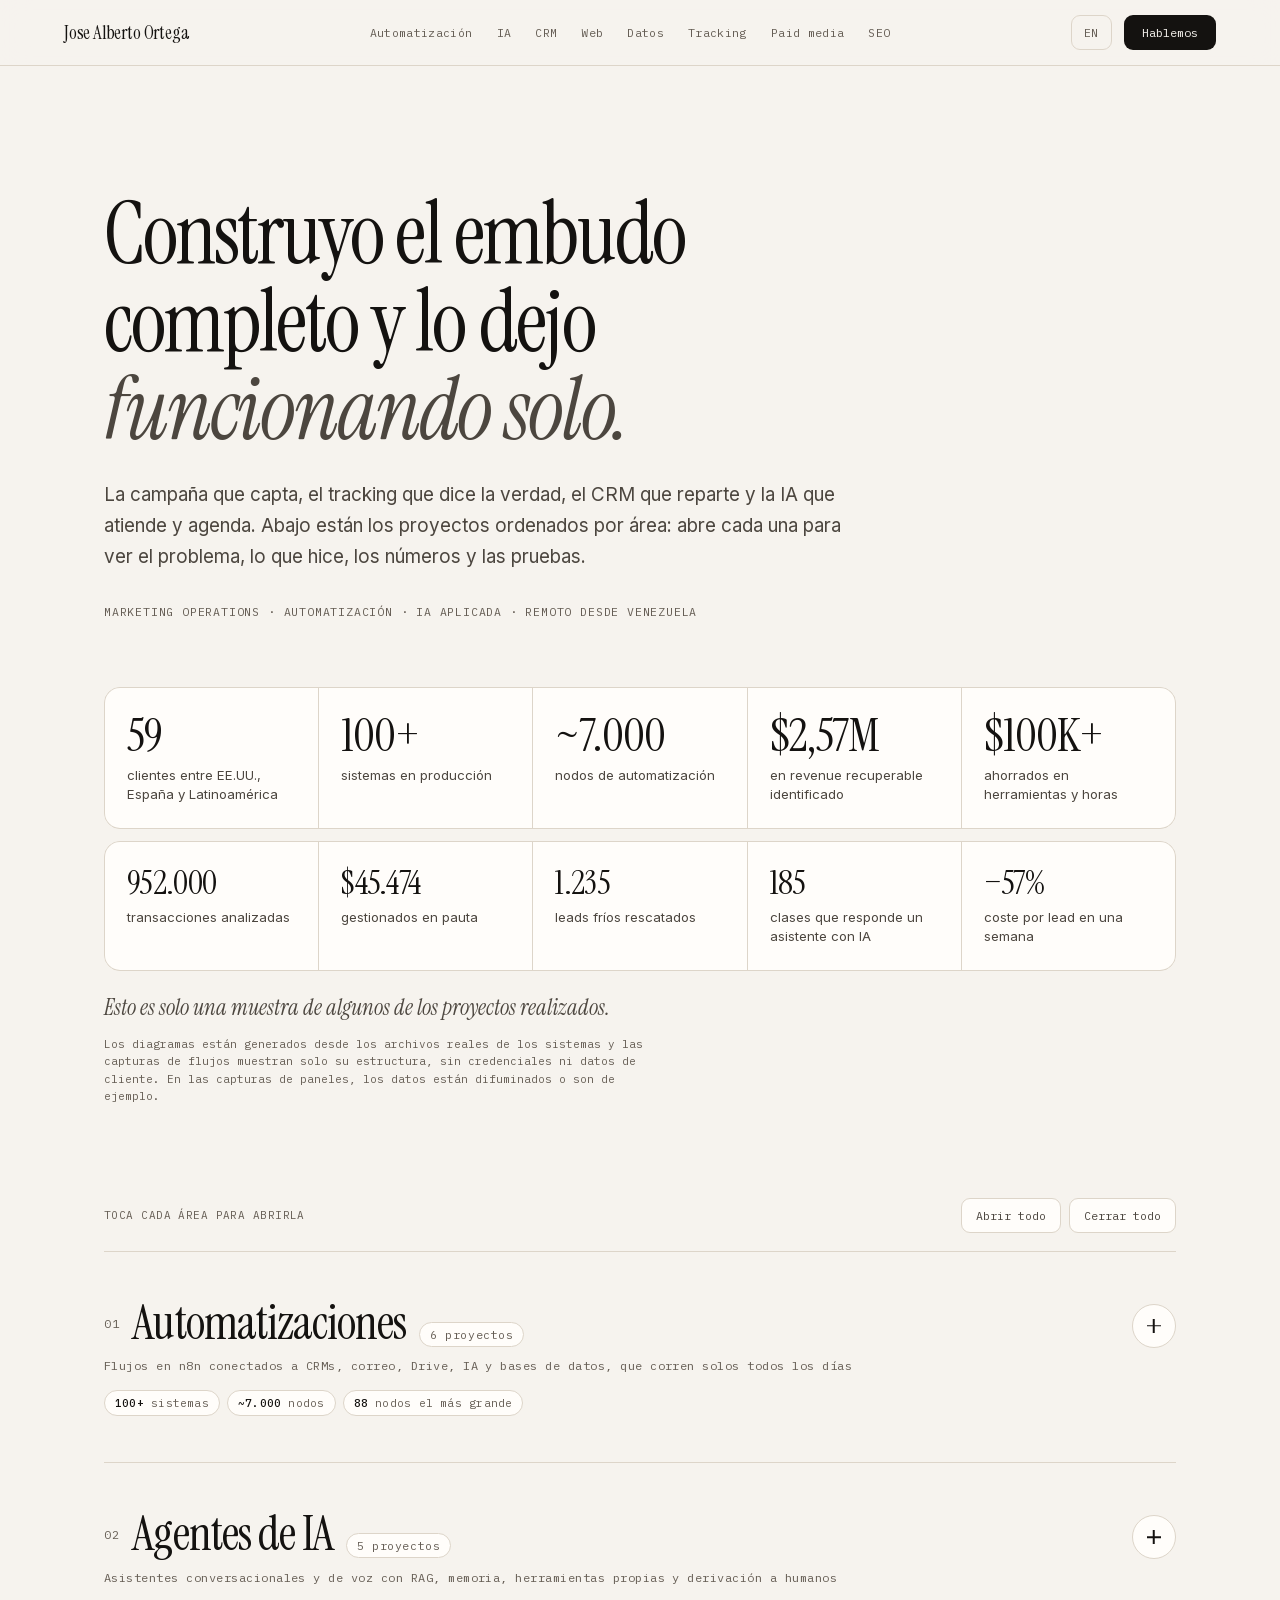
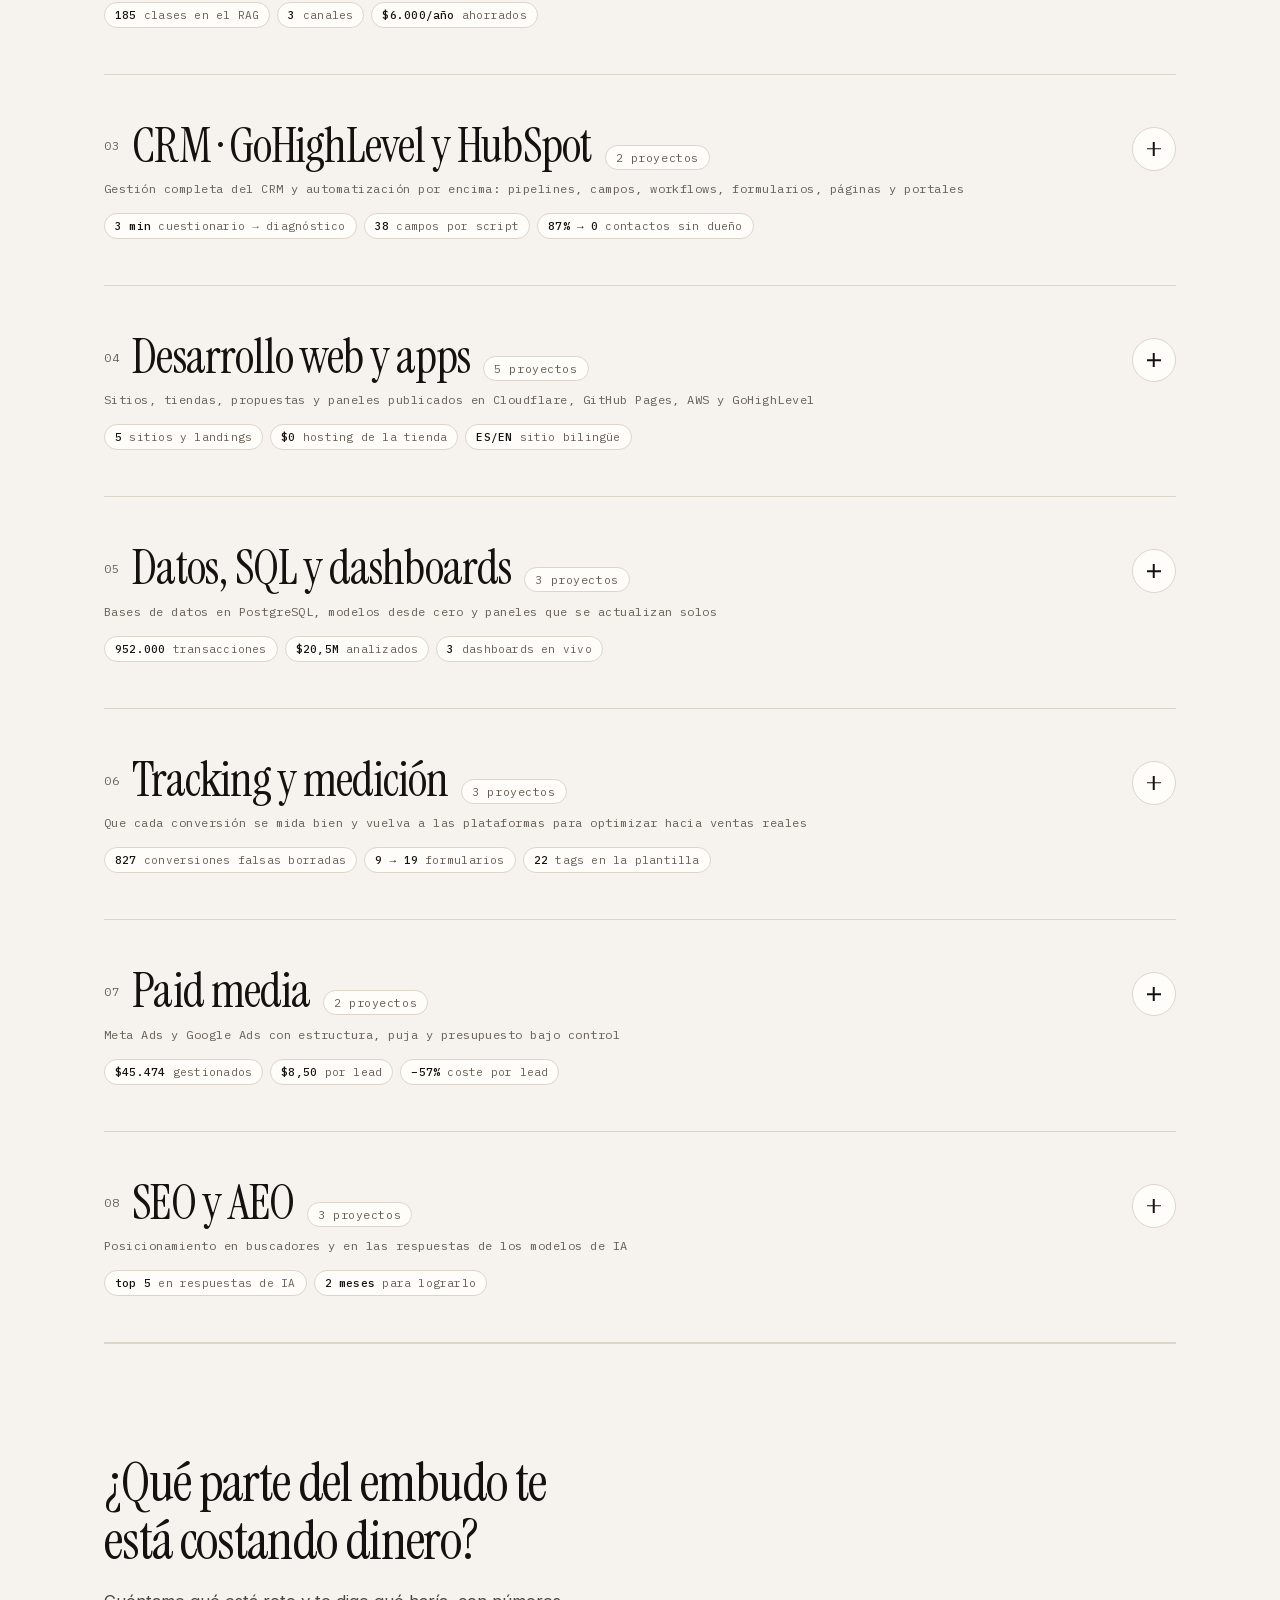
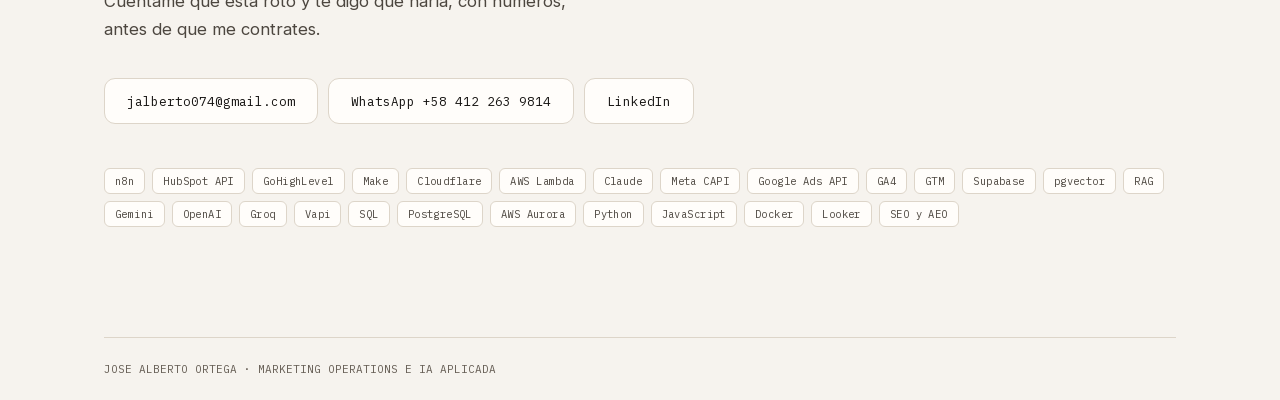
==== commit a406e43c: "Portafolio por áreas con proyectos desplegables, flujos reales y páginas web Co-Authored-By: Claude " ====
--- a/index.html
+++ b/index.html
@@ -3,11 +3,11 @@
 <head>
 <meta charset="UTF-8">
 <meta name="viewport" content="width=device-width,initial-scale=1,viewport-fit=cover">
-<title>Sala de Máquinas</title>
-<meta name="description" content="Portafolio de Jose Alberto Ortega: 96 sistemas y cerca de 7.000 nodos en producción para 59 clientes entre EE.UU., España y Latinoamérica. Marketing operations, tracking server-side, automatización de CRM e IA aplicada.">
+<title>Sala de Máquinas · Jose Alberto Ortega</title>
+<meta name="description" content="Portafolio de Jose Alberto Ortega: más de 100 sistemas y cerca de 7.000 nodos en producción para 59 clientes entre EE.UU., España y Latinoamérica. Marketing operations, tracking server-side, automatización de CRM e IA aplicada.">
 <meta property="og:type" content="website">
 <meta property="og:title" content="Jose Alberto Ortega · Marketing Operations e IA aplicada">
-<meta property="og:description" content="96 sistemas para 59 clientes. Del clic a la venta: captación, tracking, CRM y agentes de IA.">
+<meta property="og:description" content="Más de 100 sistemas para 59 clientes. Del clic a la venta: captación, tracking, CRM y agentes de IA.">
 <meta property="og:locale" content="es_ES">
 <meta name="twitter:card" content="summary_large_image">
 <link rel="alternate" hreflang="es" href="https://jalberto074-ui.github.io/SPA/">
@@ -267,354 +267,290 @@
   html{scroll-behavior:auto}
 }
 </style>
+<style>
+/* ===== desplegables ===== */
+.tools{display:flex;flex-wrap:wrap;justify-content:space-between;align-items:center;gap:12px;margin:0 0 18px}
+.tools p{font-family:var(--mono);font-size:11px;color:var(--ink-3);letter-spacing:.04em}
+.tools .btns{display:flex;gap:8px}
+.tools button{font-family:var(--mono);font-size:11.5px;color:var(--ink-2);background:var(--card);border:1px solid var(--edge);
+  padding:9px 14px;border-radius:9px;cursor:pointer;transition:all .35s cubic-bezier(.16,1,.3,1)}
+.tools button:hover{border-color:var(--ink);color:var(--ink)}
+details.case{border-top:1px solid var(--edge);padding:0}
+details.case:last-of-type{border-bottom:1px solid var(--edge)}
+details.case>summary{list-style:none;cursor:pointer;display:flex;justify-content:space-between;align-items:flex-start;gap:20px;
+  padding:clamp(28px,4.5vw,46px) 0;-webkit-tap-highlight-color:transparent}
+details.case>summary::-webkit-details-marker,details.part>summary::-webkit-details-marker{display:none}
+details.case>summary:focus-visible,details.part>summary:focus-visible{outline:2px solid var(--ink);outline-offset:4px;border-radius:8px}
+.ch{display:block;min-width:0}
+details.case .case-head{margin-bottom:6px}
+details.case .role{margin-bottom:0}
+.chips{display:flex;flex-wrap:wrap;gap:7px;margin-top:16px}
+.chip{font-family:var(--mono);font-size:11px;color:var(--ink-3);border:1px solid var(--edge);background:var(--card);padding:5px 10px;border-radius:999px;letter-spacing:.02em}
+.chip b{color:var(--ink);font-weight:500}
+.toggle{flex:0 0 auto;width:44px;height:44px;border:1px solid var(--edge);border-radius:50%;background:var(--card);position:relative;
+  margin-top:6px;transition:all .45s cubic-bezier(.16,1,.3,1)}
+.toggle i::before,.toggle i::after{content:'';position:absolute;left:50%;top:50%;width:14px;height:1.5px;background:var(--ink);
+  transform:translate(-50%,-50%);transition:transform .45s cubic-bezier(.16,1,.3,1)}
+.toggle i::after{transform:translate(-50%,-50%) rotate(90deg)}
+details.case>summary:hover .toggle{border-color:var(--ink)}
+details.case[open]>summary .toggle{background:var(--ink);border-color:var(--ink)}
+details.case[open]>summary .toggle i::before,details.case[open]>summary .toggle i::after{background:var(--paper)}
+details.case[open]>summary .toggle i::after{transform:translate(-50%,-50%) rotate(0deg)}
+.cb{padding:0 0 clamp(36px,5vw,60px);display:grid;gap:10px}
+details[open]>.cb,details[open]>.pb{animation:reveal .55s cubic-bezier(.16,1,.3,1)}
+@keyframes reveal{from{opacity:0;transform:translateY(-6px)}to{opacity:1;transform:none}}
+details.part{background:var(--card);border:1px solid var(--edge);border-radius:14px;overflow:hidden;transition:border-color .35s}
+details.part[open]{border-color:#c9bfb1}
+details.part>summary{list-style:none;cursor:pointer;display:flex;align-items:center;gap:16px;padding:17px 20px}
+details.part>summary:hover{background:#fbf8f3}
+.pl{font-family:var(--mono);font-size:10.5px;letter-spacing:.09em;color:var(--ink-3);flex:0 0 auto;min-width:118px}
+.pt{font-size:1rem;font-weight:500;line-height:1.35;flex:1}
+.chev{flex:0 0 auto;width:9px;height:9px;border-right:1.5px solid var(--ink-3);border-bottom:1.5px solid var(--ink-3);transform:rotate(45deg);
+  margin:-4px 4px 0 0;transition:transform .4s cubic-bezier(.16,1,.3,1)}
+details.part[open]>summary .chev{transform:rotate(225deg);margin-top:4px}
+.pb{padding:4px 20px 22px;border-top:1px solid var(--edge);display:grid;gap:16px;padding-top:20px}
+.pb>p,.txt{font-size:1rem;line-height:1.68;color:var(--ink-2);max-width:74ch}
+.pb a{color:var(--sig)}
+.pb ul,.list{list-style:none;display:grid;gap:9px}
+.pb li{font-size:.97rem;line-height:1.55;color:var(--ink-2);padding-left:19px;position:relative}
+.pb ul>li::before{content:'';position:absolute;left:0;top:.6em;width:7px;height:1.5px;background:var(--ink-3)}
+.steps{list-style:none;counter-reset:s;display:grid;gap:10px;grid-template-columns:repeat(auto-fit,minmax(240px,1fr))}
+.steps li{counter-increment:s;padding:14px 16px 14px 46px;background:var(--paper);border:1px solid var(--edge);border-radius:11px}
+.steps li::before{content:counter(s);position:absolute;left:16px;top:13px;font-family:var(--serif);font-size:1.5rem;color:var(--warn);line-height:1}
+.steps b{color:var(--ink);font-weight:500}
+.pb .won{margin-bottom:0}
+.pb details.part{background:var(--paper)}
+.pb details.part>summary:hover{background:#f1ece4}
+.pb details.part .pb{background:var(--card)}
+.shots img{width:100%;height:auto;display:block;cursor:zoom-in}
+.shots figure.wide-shot{width:clamp(280px,46vw,520px)}
+.proof{display:grid;gap:16px}
+.tbl{overflow-x:auto;border:1px solid var(--edge);border-radius:12px}
+.tbl table{border-collapse:collapse;width:100%;min-width:560px;font-size:.92rem}
+.tbl th{font-family:var(--mono);font-weight:500;font-size:10.5px;letter-spacing:.08em;text-transform:uppercase;color:var(--ink-3);text-align:left;padding:12px 16px;background:var(--sink)}
+.tbl td{padding:12px 16px;border-top:1px solid var(--edge);color:var(--ink-2);line-height:1.45;vertical-align:top}
+.tbl td:first-child{color:var(--ink);font-weight:500;white-space:nowrap}
+.lb-view{position:fixed;inset:0;z-index:90;background:rgba(20,18,16,.88);display:flex;align-items:center;justify-content:center;padding:4vw;cursor:zoom-out}
+.lb-view img{max-width:100%;max-height:100%;border-radius:10px;box-shadow:0 20px 60px rgba(0,0,0,.4)}
+@media(max-width:640px){
+  .pl{min-width:0;display:none}
+  details.part>summary{padding:15px 16px}
+  .pb{padding:18px 16px 18px}
+  .toggle{width:38px;height:38px}
+}
+
+.num{font-family:var(--mono);font-size:12px;color:var(--ink-3);letter-spacing:.06em;align-self:center}
+.gauges.second{margin-top:-10px}
+.gauges.second .n{font-size:clamp(1.5rem,3vw,2.1rem)}
+.sample{font-family:var(--serif);font-style:italic;font-size:clamp(1.15rem,2vw,1.4rem);color:var(--ink-2);margin:6px 0 14px}
+.pqr{display:grid;grid-template-columns:1fr 1.25fr;gap:clamp(18px,3vw,40px)}
+.pqr h4{font-family:var(--mono);font-size:10.5px;font-weight:500;letter-spacing:.09em;color:var(--ink-3);margin-bottom:9px}
+.pqr p{font-size:.98rem;line-height:1.65;color:var(--ink-2)}
+.flow{background:#16171a}
+.flow .flow-in{overflow-x:auto}
+.flow img{display:block;width:100%;min-width:760px;height:auto;cursor:zoom-in}
+.flow figcaption{background:var(--sink)}
+@media(max-width:820px){.pqr{grid-template-columns:1fr}}
+</style>
 </head>
 <body>
-
 <div class="bar">
   <b>Jose Alberto Ortega</b>
-  <nav>
-    <a href="#hardroi">Hard ROI</a>
-    <a href="#hpg">Home Pro Guides</a>
-    <a href="#escalab">Grupo ESCALAB</a>
-    <a href="#tact">TACT Firm</a>
-    <a href="#elev8">Elev8.io</a>
-    <a href="#andorra">Andorra</a>
-  </nav>
+  <nav><a href="#automatizacion">Automatización</a><a href="#ia">IA</a><a href="#crm">CRM</a><a href="#web">Web</a><a href="#datos">Datos</a><a href="#tracking">Tracking</a><a href="#paid">Paid media</a><a href="#seo">SEO</a></nav>
   <span class="ends"><a class="lang" href="../ENG/" hreflang="en" lang="en">EN</a><a class="go" href="#contacto">Hablemos</a></span>
 </div>
-
 <div class="shell">
-  <header class="open">
-    <h1>Construyo el embudo completo y lo dejo <i>funcionando solo.</i></h1>
-    <p class="sub">La campaña que capta, el tracking que dice la verdad, el CRM que reparte y la IA que atiende y agenda. Cinco piezas que la mayoría de los equipos tiene separadas y peleadas entre sí. Abajo están los sistemas, cliente por cliente, con sus diagramas y sus números.</p>
-    <p class="who">MARKETING OPERATIONS · IA APLICADA · REMOTO DESDE VENEZUELA</p>
-  </header>
-
-  <dl class="gauges up-in">
-    <div class="g"><dd class="n" data-to="59">0</dd><dt class="l">clientes entre EE.UU., España y Latinoamérica</dt></div>
-    <div class="g"><dd class="n" data-to="96">0</dd><dt class="l">sistemas construidos y mantenidos</dt></div>
-    <div class="g"><dd class="n" data-to="7000" data-sep data-pre="~">0</dd><dt class="l">nodos de automatización</dt></div>
-    <div class="g"><dd class="n" data-to="100" data-pre="$" data-suf="K+">0</dd><dt class="l">ahorrados en herramientas y horas</dt></div>
-    <div class="g"><dd class="n" data-to="2.57" data-pre="$" data-suf="M" data-dec>0</dd><dt class="l">en revenue recuperable identificado</dt></div>
-  </dl>
-  <p class="note">Los diagramas de esta página están generados desde los archivos de los sistemas, no son capturas de pantalla. Los acuerdos con mis clientes no me permiten publicar imágenes de sus paneles de n8n ni de sus cuentas, así que reconstruyo la arquitectura respetando nombres y topología reales y omitiendo credenciales, identificadores y datos de cliente.</p>
-
-  <!-- ============ HARD ROI ============ -->
-  <article class="case up-in" id="hardroi">
-    <div class="case-head"><h2>Hard ROI Agency</h2><span class="when">2026 · en curso</span></div>
-    <p class="role">3 productos · IA conversacional, plataforma multi-cliente y auditoría técnica</p>
-
-    <div class="tell">
-      <div>
-        <h3>EL PROBLEMA</h3>
-        <p>Tres frentes distintos. La academia tenía un catálogo de 185 clases y un equipo que respondía las mismas preguntas todos los días. La agencia vendía un servicio de llamadas con IA montado sobre tres herramientas pegadas con cinta, sin panel para el cliente y sin forma de cobrar por uso. Y nadie estaba revisando si eso que ya corría en producción era seguro.</p>
-      </div>
-      <div>
-        <h3>QUÉ CONSTRUÍ</h3>
-        <ul>
-          <li><b>Sofía</b>, la asistente de la academia. Indexé las 185 clases en una base vectorial y monté el asistente sobre ella, con voz, imagen y búsqueda web</li>
-          <li>Cuando Sofía no sabía algo, mandaba la pregunta a un experto por Slack. El experto la respondía desde un formulario y el alumno recibía la respuesta por mensaje directo. Esa respuesta quedaba guardada, así que la siguiente vez Sofía ya la sabía</li>
-          <li><b>La plataforma del producto de llamadas.</b> Diseñé la arquitectura y dirigí la construcción: base multi-cliente, CRM propio, panel de cinco pantallas, motor de créditos que reserva antes de llamar y concilia al colgar, e integraciones con Meta y el CRM</li>
-          <li>Antes de proponer nada verifiqué la API contra la cuenta real. Descubrí que la clave que me habían dado apuntaba a una organización vacía y que el token del CRM estaba caducado</li>
-        </ul>
-      </div>
-    </div>
-
-    <dl class="won">
-      <div><dt>Clases indexadas y consultables por el asistente</dt><dd>185</dd></div>
-      <div><dt>Canales donde responde: web, Slack y teléfono</dt><dd>3</dd></div>
-      <div><dt>Migraciones de base de datos en la plataforma</dt><dd>78</dd></div>
-      <div><dt>Tablas del modelo multi-cliente</dt><dd>30</dd></div>
-      <div><dt>Archivos de prueba automatizada</dt><dd>48</dd></div>
-    </dl>
-
-    <div class="proof">
-      <figure><div class="scroller"><svg height="460" width="963" xmlns="http://www.w3.org/2000/svg" viewBox="0 0 2098 1002" font-family="IBM Plex Mono, ui-monospace, monospace">
-<rect width="2098" height="1002" fill="#fffdfa"/>
+<header class="open">
+  <h1>Construyo el embudo completo y lo dejo <i>funcionando solo.</i></h1>
+  <p class="sub">La campaña que capta, el tracking que dice la verdad, el CRM que reparte y la IA que atiende y agenda. Abajo están los proyectos ordenados por área: abre cada una para ver el problema, lo que hice, los números y las pruebas.</p>
+  <p class="who">MARKETING OPERATIONS · AUTOMATIZACIÓN · IA APLICADA · REMOTO DESDE VENEZUELA</p>
+</header>
+<dl class="gauges up-in">
+<div class="g"><dd class="n" data-to="59">0</dd><dt class="l">clientes entre EE.UU., España y Latinoamérica</dt></div>
+<div class="g"><dd class="n" data-to="100" data-suf="+">0</dd><dt class="l">sistemas en producción</dt></div>
+<div class="g"><dd class="n" data-to="7000" data-sep data-pre="~">0</dd><dt class="l">nodos de automatización</dt></div>
+<div class="g"><dd class="n" data-to="2.57" data-pre="$" data-suf="M" data-dec>0</dd><dt class="l">en revenue recuperable identificado</dt></div>
+<div class="g"><dd class="n" data-to="100" data-pre="$" data-suf="K+">0</dd><dt class="l">ahorrados en herramientas y horas</dt></div>
+</dl>
+<dl class="gauges second up-in">
+<div class="g"><dd class="n" data-to="952000" data-sep>0</dd><dt class="l">transacciones analizadas</dt></div>
+<div class="g"><dd class="n" data-to="45474" data-sep data-pre="$">0</dd><dt class="l">gestionados en pauta</dt></div>
+<div class="g"><dd class="n" data-to="1235" data-sep>0</dd><dt class="l">leads fríos rescatados</dt></div>
+<div class="g"><dd class="n" data-to="185">0</dd><dt class="l">clases que responde un asistente con IA</dt></div>
+<div class="g"><dd class="n" data-to="57" data-pre="−" data-suf="%">0</dd><dt class="l">coste por lead en una semana</dt></div>
+</dl>
+<p class="sample">Esto es solo una muestra de algunos de los proyectos realizados.</p>
+<p class="note">Los diagramas están generados desde los archivos reales de los sistemas y las capturas de flujos muestran solo su estructura, sin credenciales ni datos de cliente. En las capturas de paneles, los datos están difuminados o son de ejemplo.</p>
+<div class="tools"><p>TOCA CADA ÁREA PARA ABRIRLA</p><div class="btns"><button id="openAll" type="button">Abrir todo</button><button id="closeAll" type="button">Cerrar todo</button></div></div>
+<details class="case up-in" id="automatizacion"><summary><span class="ch"><span class="case-head"><span class="num">01</span><h2>Automatizaciones</h2><span class="when">6 proyectos</span></span><span class="role">Flujos en n8n conectados a CRMs, correo, Drive, IA y bases de datos, que corren solos todos los días</span><span class="chips"><span class="chip"><b>100+</b> sistemas</span><span class="chip"><b>~7.000</b> nodos</span><span class="chip"><b>88</b> nodos el más grande</span></span></span><span class="toggle" aria-hidden="true"><i></i></span></summary><div class="cb"><details class="part "><summary><span class="pl">HOME PRO GUIDES</span><span class="pt">Motor de renders de cocina con IA · 88 nodos</span><i class="chev" aria-hidden="true"></i></summary><div class="pb"><div class="pqr"><div><h4>EL PROBLEMA</h4><p>El cliente quería mostrarle al lead cómo podría quedar su cocina antes de la visita, pero armar una propuesta visual a mano para cada persona era imposible con el volumen de leads.</p></div><div><h4>QUÉ HICE</h4><ul><li>El lead responde el correo con fotos de su cocina; el flujo lee el correo, encuentra el contacto en el CRM y descarga las fotos</li><li>Un modelo de visión revisa que las fotos sirvan y describe la cocina; con eso se arma el prompt y se genera el render de la cocina remodelada</li><li>Compone una portada y un tríptico, rellena una plantilla y exporta el PDF que recibe el lead por correo</li><li>Sube el render a la ficha del contacto, deja nota en el historial y crea la tarea de llamada al vendedor; si algo falla, avisa</li></ul></div></div><dl class="won"><div class=""><dt>Nodos en producción</dt><dd>88</dd></div></dl><figure class="flow"><div class="flow-in"><img src="img/flujos/kitchen-render.jpg" alt="Workflow Kitchen Render Engine en n8n" loading="lazy"></div><figcaption>EL FLUJO REAL EN N8N · DEL CORREO CON FOTOS AL RENDER Y EL PDF</figcaption></figure></div></details><details class="part "><summary><span class="pl">HOME PRO GUIDES</span><span class="pt">Envío automático de informes · 77 nodos</span><i class="chev" aria-hidden="true"></i></summary><div class="pb"><div class="pqr"><div><h4>EL PROBLEMA</h4><p>Cuando entré no existía ningún sistema de envío: el lead dejaba sus datos y nadie le mandaba nada hasta que lo llamaban.</p></div><div><h4>QUÉ HICE</h4><ul><li>Al completar sus datos el lead recibe al momento su informe según el servicio: medición del techo, guía de ventanas o de cocina</li><li>El PDF sale de una plantilla que se rellena con sus datos y se envía desde el alias del cliente</li><li>Un candado contra duplicados: si el CRM dispara el aviso dos veces al mismo tiempo, solo sale un correo</li></ul></div></div><dl class="won"><div class=""><dt>Servicios cubiertos</dt><dd>3</dd></div><div class=""><dt>Nodos</dt><dd>77</dd></div></dl><figure class="flow"><div class="flow-in"><img src="img/flujos/report-sender.jpg" alt="Workflow Report Sender en n8n" loading="lazy"></div><figcaption>EL FLUJO REAL · TRES SERVICIOS, TRES RAMAS</figcaption></figure><figure><div class="scroller"><svg height="460" width="1227" xmlns="http://www.w3.org/2000/svg" viewBox="0 0 3666 1374" font-family="IBM Plex Mono, ui-monospace, monospace">
+<rect width="3666" height="1374" fill="#fffdfa"/>
 <g fill="none" stroke-width="1.4">
-<path d="M460 472 C497 472 497 472 534 472" stroke="#ddd5c9"/>
-<path d="M684 472 C729 472 729 472 774 472" stroke="#ddd5c9"/>
-<path d="M1500 472 C1241 472 1241 472 982 472" stroke="#ddd5c9"/>
-<path d="M700 632 C729 632 729 632 758 632" stroke="#ddd5c9"/>
-<path d="M684 296 C721 296 721 296 758 296" stroke="#ddd5c9"/>
-<path d="M684 296 C609 296 609 88 534 88" stroke="#ddd5c9"/>
-<path d="M1132 296 C1161 296 1161 296 1190 296" stroke="#ddd5c9"/>
-<path d="M1340 296 C945 296 945 472 550 472" stroke="#ddd5c9"/>
-<path d="M908 296 C945 296 945 296 982 296" stroke="#ddd5c9"/>
-<path d="M684 88 C721 88 721 88 758 88" stroke="#ddd5c9"/>
-<path d="M684 88 C617 88 617 472 550 472" stroke="#ddd5c9"/>
-<path d="M908 88 C945 88 945 88 982 88" stroke="#ddd5c9"/>
-<path d="M1132 88 C1161 88 1161 88 1190 88" stroke="#ddd5c9"/>
-<path d="M1340 88 C945 88 945 472 550 472" stroke="#ddd5c9"/>
-<path d="M1132 472 C1109 472 1109 472 1086 472" stroke="#ddd5c9"/>
-<path d="M1132 472 C1301 472 1301 648 1470 648" stroke="#ddd5c9"/>
-<path d="M1340 472 C1377 472 1377 472 1414 472" stroke="#ddd5c9"/>
-<path d="M1340 472 C1377 472 1377 648 1414 648" stroke="#ddd5c9"/>
-<path d="M1564 472 C1601 472 1601 376 1638 376" stroke="#ddd5c9"/>
-<path d="M924 472 C961 472 961 472 998 472" stroke="#ddd5c9"/>
-<path d="M1148 472 C1185 472 1185 472 1222 472" stroke="#ddd5c9"/>
-<path d="M1372 472 C1401 472 1401 376 1430 376" stroke="#ddd5c9"/>
-<path d="M1372 472 C1401 472 1401 616 1430 616" stroke="#ddd5c9"/>
-<path d="M1580 376 C935 376 935 296 290 296" stroke="#ddd5c9"/>
-<path d="M1580 616 C1617 616 1617 616 1654 616" stroke="#ddd5c9"/>
-<path d="M1804 616 C1841 616 1841 616 1878 616" stroke="#ddd5c9"/>
-<path d="M2028 616 C1159 616 1159 296 290 296" stroke="#ddd5c9"/>
-<path d="M700 472 C729 472 729 472 758 472" stroke="#ddd5c9"/>
-<path d="M908 472 C929 472 929 472 950 472" stroke="#ddd5c9"/>
-<path d="M1100 472 C1129 472 1129 472 1158 472" stroke="#ddd5c9"/>
-<path d="M1308 472 C1249 472 1249 472 1190 472" stroke="#ddd5c9"/>
-<path d="M1564 648 C1601 648 1601 648 1638 648" stroke="#ddd5c9"/>
-<path d="M1788 648 C1825 648 1825 648 1862 648" stroke="#ddd5c9"/>
-<path d="M1340 472 C1289 472 1289 472 1238 472" stroke="#ddd5c9"/>
-<path d="M1388 472 C1329 472 1329 472 1270 472" stroke="#ddd5c9"/>
-<path d="M1420 472 C1369 472 1369 376 1318 376" stroke="#ddd5c9"/>
-<path d="M1420 472 C1385 472 1385 472 1350 472" stroke="#ddd5c9"/>
-<path d="M1468 376 C1513 376 1513 376 1558 376" stroke="#ddd5c9"/>
-<path d="M1708 376 C1529 376 1529 472 1350 472" stroke="#ddd5c9"/>
-<path d="M220 868 C255 868 255 868 290 868" stroke="#ddd5c9"/>
-<path d="M440 868 C475 868 475 868 510 868" stroke="#ddd5c9"/>
-<path d="M660 868 C695 868 695 788 730 788" stroke="#ddd5c9"/>
-<path d="M880 788 C915 788 915 788 950 788" stroke="#ddd5c9"/>
-<path d="M1100 788 C1135 788 1135 788 1170 788" stroke="#ddd5c9"/>
-<path d="M1320 788 C1355 788 1355 708 1390 708" stroke="#ddd5c9"/>
-<path d="M1540 708 C1575 708 1575 708 1610 708" stroke="#ddd5c9"/>
-<path d="M1760 708 C1795 708 1795 708 1830 708" stroke="#ddd5c9"/>
-<path d="M440 296 C487 296 487 296 534 296" stroke="#ddd5c9"/>
-<path d="M1236 472 C1213 472 1213 472 1190 472" stroke="#ddd5c9"/>
+<path d="M220 344 C257 344 257 344 294 344" stroke="#ddd5c9"/>
+<path d="M444 344 C481 344 481 344 518 344" stroke="#ddd5c9"/>
+<path d="M668 344 C705 344 705 344 742 344" stroke="#ddd5c9"/>
+<path d="M892 344 C921 344 921 248 950 248" stroke="#ddd5c9"/>
+<path d="M892 344 C1473 344 1473 680 2054 680" stroke="#ddd5c9"/>
+<path d="M1100 248 C1137 248 1137 248 1174 248" stroke="#ddd5c9"/>
+<path d="M1324 248 C1361 248 1361 168 1398 168" stroke="#ddd5c9"/>
+<path d="M1548 168 C1585 168 1585 88 1622 88" stroke="#ddd5c9"/>
+<path d="M1548 168 C1473 168 1473 440 1398 440" stroke="#ddd5c9"/>
+<path d="M1772 88 C1801 88 1801 88 1830 88" stroke="#ddd5c9"/>
+<path d="M1980 88 C2017 88 2017 88 2054 88" stroke="#ddd5c9"/>
+<path d="M2204 88 C2241 88 2241 88 2278 88" stroke="#ddd5c9"/>
+<path d="M1548 440 C1585 440 1585 440 1622 440" stroke="#ddd5c9"/>
+<path d="M1548 440 C1257 440 1257 808 966 808" stroke="#ddd5c9"/>
+<path d="M1772 440 C1801 440 1801 344 1830 344" stroke="#ddd5c9"/>
+<path d="M1772 440 C1913 440 1913 680 2054 680" stroke="#ddd5c9"/>
+<path d="M1980 344 C2017 344 2017 344 2054 344" stroke="#ddd5c9"/>
+<path d="M2204 344 C2241 344 2241 344 2278 344" stroke="#ddd5c9"/>
+<path d="M2428 344 C2465 344 2465 344 2502 344" stroke="#ddd5c9"/>
+<path d="M2652 344 C2681 344 2681 344 2710 344" stroke="#ddd5c9"/>
+<path d="M2860 344 C2897 344 2897 344 2934 344" stroke="#ddd5c9"/>
+<path d="M3084 344 C3121 344 3121 344 3158 344" stroke="#ddd5c9"/>
+<path d="M1116 808 C1161 808 1161 968 1206 968" stroke="#ddd5c9"/>
+<path d="M1116 808 C1161 808 1161 1240 1206 1240" stroke="#ddd5c9"/>
+<path d="M1356 968 C1385 968 1385 968 1414 968" stroke="#ddd5c9"/>
+<path d="M1564 968 C1585 968 1585 968 1606 968" stroke="#ddd5c9"/>
+<path d="M2428 88 C2489 88 2489 808 2550 808" stroke="#ddd5c9"/>
+<path d="M3308 344 C2929 344 2929 808 2550 808" stroke="#ddd5c9"/>
+<path d="M1756 968 C2153 968 2153 808 2550 808" stroke="#ddd5c9"/>
+<path d="M2204 680 C2377 680 2377 808 2550 808" stroke="#ddd5c9"/>
+<path d="M2700 808 C2705 808 2705 808 2710 808" stroke="#ddd5c9"/>
+<path d="M2860 808 C2897 808 2897 808 2934 808" stroke="#ddd5c9"/>
+<path d="M1356 1240 C1393 1240 1393 1240 1430 1240" stroke="#ddd5c9"/>
+<path d="M1356 1240 C1705 1240 1705 680 2054 680" stroke="#ddd5c9"/>
+<path d="M1580 1240 C1617 1240 1617 1240 1654 1240" stroke="#ddd5c9"/>
+<path d="M1804 1240 C1841 1240 1841 1240 1878 1240" stroke="#ddd5c9"/>
+<path d="M2028 1240 C2065 1240 2065 1240 2102 1240" stroke="#ddd5c9"/>
+<path d="M2028 1240 C2041 1240 2041 680 2054 680" stroke="#ddd5c9"/>
+<path d="M2252 1240 C2289 1240 2289 1240 2326 1240" stroke="#ddd5c9"/>
+<path d="M2476 1240 C2513 1240 2513 1240 2550 1240" stroke="#ddd5c9"/>
+<path d="M2700 1240 C2737 1240 2737 1240 2774 1240" stroke="#ddd5c9"/>
+<path d="M2924 1240 C2961 1240 2961 1240 2998 1240" stroke="#ddd5c9"/>
+<path d="M3148 1240 C3185 1240 3185 1240 3222 1240" stroke="#ddd5c9"/>
+<path d="M3372 1240 C3409 1240 3409 1240 3446 1240" stroke="#ddd5c9"/>
+<path d="M3596 1240 C3073 1240 3073 808 2550 808" stroke="#ddd5c9"/>
 </g>
-<rect x="310" y="454" width="150" height="36" rx="7" fill="#f6f3ee" stroke="#6ee7a5" stroke-width="1.3"/>
-<rect x="310" y="454" width="3.5" height="36" rx="1.8" fill="#6ee7a5"/>
-<text x="323" y="476" font-size="11" fill="#141210">Recibir mensaje del c…</text>
-<rect x="534" y="454" width="150" height="36" rx="7" fill="#f6f3ee" stroke="#8fa0b8" stroke-width="1.3"/>
-<rect x="534" y="454" width="3.5" height="36" rx="1.8" fill="#8fa0b8"/>
-<text x="547" y="476" font-size="11" fill="#141210">Normalizar payload</text>
-<rect x="758" y="678" width="150" height="36" rx="7" fill="#f6f3ee" stroke="#b98cff" stroke-width="1.3"/>
-<rect x="758" y="678" width="3.5" height="36" rx="1.8" fill="#b98cff"/>
-<text x="771" y="700" font-size="11" fill="#141210">Gemini Flash | Jose O…</text>
-<rect x="982" y="678" width="150" height="36" rx="7" fill="#f6f3ee" stroke="#b98cff" stroke-width="1.3"/>
-<rect x="982" y="678" width="3.5" height="36" rx="1.8" fill="#b98cff"/>
-<text x="995" y="700" font-size="11" fill="#141210">Memoria de sesion</text>
-<rect x="1174" y="678" width="150" height="36" rx="7" fill="#f6f3ee" stroke="#b98cff" stroke-width="1.3"/>
-<rect x="1174" y="678" width="3.5" height="36" rx="1.8" fill="#b98cff"/>
-<text x="1187" y="700" font-size="11" fill="#141210">Buscar definicion en …</text>
-<rect x="1350" y="454" width="150" height="36" rx="7" fill="#f6f3ee" stroke="#b98cff" stroke-width="1.3"/>
-<rect x="1350" y="454" width="3.5" height="36" rx="1.8" fill="#b98cff"/>
-<text x="1363" y="476" font-size="11" fill="#141210">Asistente Hard ROI Ac…</text>
-<rect x="1190" y="454" width="150" height="36" rx="7" fill="#f6f3ee" stroke="#6ee7a5" stroke-width="1.3"/>
-<rect x="1190" y="454" width="3.5" height="36" rx="1.8" fill="#6ee7a5"/>
-<text x="1203" y="476" font-size="11" fill="#141210">Responder al chat</text>
-<rect x="550" y="614" width="150" height="36" rx="7" fill="#f6f3ee" stroke="#64e9ee" stroke-width="1.3"/>
-<rect x="550" y="614" width="3.5" height="36" rx="1.8" fill="#64e9ee"/>
-<text x="563" y="636" font-size="11" fill="#141210">Fetch Cat?logo Sheet</text>
-<rect x="758" y="614" width="150" height="36" rx="7" fill="#f6f3ee" stroke="#ffc861" stroke-width="1.3"/>
-<rect x="758" y="614" width="3.5" height="36" rx="1.8" fill="#ffc861"/>
-<text x="771" y="636" font-size="11" fill="#141210">Formatear Cat?logo</text>
-<rect x="534" y="278" width="150" height="36" rx="7" fill="#f6f3ee" stroke="#ff7a8a" stroke-width="1.3"/>
-<rect x="534" y="278" width="3.5" height="36" rx="1.8" fill="#ff7a8a"/>
-<text x="547" y="300" font-size="11" fill="#141210">?Es nota de voz?</text>
-<rect x="982" y="278" width="150" height="36" rx="7" fill="#f6f3ee" stroke="#64e9ee" stroke-width="1.3"/>
-<rect x="982" y="278" width="3.5" height="36" rx="1.8" fill="#64e9ee"/>
-<text x="995" y="300" font-size="11" fill="#141210">Transcribir audio (Gr…</text>
-<rect x="1190" y="278" width="150" height="36" rx="7" fill="#f6f3ee" stroke="#ffc861" stroke-width="1.3"/>
-<rect x="1190" y="278" width="3.5" height="36" rx="1.8" fill="#ffc861"/>
-<text x="1203" y="300" font-size="11" fill="#141210">Poner transcripci?n c…</text>
-<rect x="758" y="278" width="150" height="36" rx="7" fill="#f6f3ee" stroke="#ffc861" stroke-width="1.3"/>
-<rect x="758" y="278" width="3.5" height="36" rx="1.8" fill="#ffc861"/>
-<text x="771" y="300" font-size="11" fill="#141210">Preparar audio para G…</text>
-<rect x="534" y="70" width="150" height="36" rx="7" fill="#f6f3ee" stroke="#ff7a8a" stroke-width="1.3"/>
-<rect x="534" y="70" width="3.5" height="36" rx="1.8" fill="#ff7a8a"/>
-<text x="547" y="92" font-size="11" fill="#141210">?Es imagen? | Jose Ort</text>
-<rect x="758" y="70" width="150" height="36" rx="7" fill="#f6f3ee" stroke="#ffc861" stroke-width="1.3"/>
-<rect x="758" y="70" width="3.5" height="36" rx="1.8" fill="#ffc861"/>
-<text x="771" y="92" font-size="11" fill="#141210">Preparar body Groq Vi…</text>
-<rect x="982" y="70" width="150" height="36" rx="7" fill="#f6f3ee" stroke="#64e9ee" stroke-width="1.3"/>
-<rect x="982" y="70" width="3.5" height="36" rx="1.8" fill="#64e9ee"/>
-<text x="995" y="92" font-size="11" fill="#141210">Describir imagen (Gro…</text>
-<rect x="1190" y="70" width="150" height="36" rx="7" fill="#f6f3ee" stroke="#ffc861" stroke-width="1.3"/>
-<rect x="1190" y="70" width="3.5" height="36" rx="1.8" fill="#ffc861"/>
-<text x="1203" y="92" font-size="11" fill="#141210">Poner descripci?n com…</text>
-<rect x="982" y="454" width="150" height="36" rx="7" fill="#f6f3ee" stroke="#ffc861" stroke-width="1.3"/>
-<rect x="982" y="454" width="3.5" height="36" rx="1.8" fill="#ffc861"/>
-<text x="995" y="476" font-size="11" fill="#141210">Extraer respuesta lim…</text>
-<rect x="1414" y="454" width="150" height="36" rx="7" fill="#f6f3ee" stroke="#ff7a8a" stroke-width="1.3"/>
-<rect x="1414" y="454" width="3.5" height="36" rx="1.8" fill="#ff7a8a"/>
-<text x="1427" y="476" font-size="11" fill="#141210">?Notificar asesor? | …</text>
-<rect x="1638" y="358" width="150" height="36" rx="7" fill="#f6f3ee" stroke="#7fd6ff" stroke-width="1.3"/>
-<rect x="1638" y="358" width="3.5" height="36" rx="1.8" fill="#7fd6ff"/>
-<text x="1651" y="380" font-size="11" fill="#141210">Slack | Avisar asesor…</text>
-<rect x="774" y="454" width="150" height="36" rx="7" fill="#f6f3ee" stroke="#64e9ee" stroke-width="1.3"/>
-<rect x="774" y="454" width="3.5" height="36" rx="1.8" fill="#64e9ee"/>
-<text x="787" y="476" font-size="11" fill="#141210">Buscar en Supabase | …</text>
-<rect x="998" y="454" width="150" height="36" rx="7" fill="#f6f3ee" stroke="#ffc861" stroke-width="1.3"/>
-<rect x="998" y="454" width="3.5" height="36" rx="1.8" fill="#ffc861"/>
-<text x="1011" y="476" font-size="11" fill="#141210">Extraer resultado Sup…</text>
-<rect x="1222" y="454" width="150" height="36" rx="7" fill="#f6f3ee" stroke="#ff7a8a" stroke-width="1.3"/>
-<rect x="1222" y="454" width="3.5" height="36" rx="1.8" fill="#ff7a8a"/>
-<text x="1235" y="476" font-size="11" fill="#141210">?Estudiante existe? |…</text>
-<rect x="1430" y="358" width="150" height="36" rx="7" fill="#f6f3ee" stroke="#8fa0b8" stroke-width="1.3"/>
-<rect x="1430" y="358" width="3.5" height="36" rx="1.8" fill="#8fa0b8"/>
-<text x="1443" y="380" font-size="11" fill="#141210">Leer datos Supabase |…</text>
-<rect x="1430" y="598" width="150" height="36" rx="7" fill="#f6f3ee" stroke="#ffc861" stroke-width="1.3"/>
-<rect x="1430" y="598" width="3.5" height="36" rx="1.8" fill="#ffc861"/>
-<text x="1443" y="620" font-size="11" fill="#141210">Generar studentId nue…</text>
-<rect x="1654" y="598" width="150" height="36" rx="7" fill="#f6f3ee" stroke="#64e9ee" stroke-width="1.3"/>
-<rect x="1654" y="598" width="3.5" height="36" rx="1.8" fill="#64e9ee"/>
-<text x="1667" y="620" font-size="11" fill="#141210">Insertar en Supabase …</text>
-<rect x="1878" y="598" width="150" height="36" rx="7" fill="#f6f3ee" stroke="#ffc861" stroke-width="1.3"/>
-<rect x="1878" y="598" width="3.5" height="36" rx="1.8" fill="#ffc861"/>
-<text x="1891" y="620" font-size="11" fill="#141210">Pasar datos nuevo est…</text>
-<rect x="550" y="454" width="150" height="36" rx="7" fill="#f6f3ee" stroke="#64e9ee" stroke-width="1.3"/>
-<rect x="550" y="454" width="3.5" height="36" rx="1.8" fill="#64e9ee"/>
-<text x="563" y="476" font-size="11" fill="#141210">Generar embedding con…</text>
-<rect x="758" y="454" width="150" height="36" rx="7" fill="#f6f3ee" stroke="#ffc861" stroke-width="1.3"/>
-<rect x="758" y="454" width="3.5" height="36" rx="1.8" fill="#ffc861"/>
-<text x="771" y="476" font-size="11" fill="#141210">Preparar b?squeda RAG…</text>
-<rect x="950" y="454" width="150" height="36" rx="7" fill="#f6f3ee" stroke="#64e9ee" stroke-width="1.3"/>
-<rect x="950" y="454" width="3.5" height="36" rx="1.8" fill="#64e9ee"/>
-<text x="963" y="476" font-size="11" fill="#141210">Buscar en RAG (Supaba…</text>
-<rect x="1158" y="454" width="150" height="36" rx="7" fill="#f6f3ee" stroke="#ffc861" stroke-width="1.3"/>
-<rect x="1158" y="454" width="3.5" height="36" rx="1.8" fill="#ffc861"/>
-<text x="1171" y="476" font-size="11" fill="#141210">Formatear resultados …</text>
-<rect x="1414" y="630" width="150" height="36" rx="7" fill="#f6f3ee" stroke="#ff7a8a" stroke-width="1.3"/>
-<rect x="1414" y="630" width="3.5" height="36" rx="1.8" fill="#ff7a8a"/>
-<text x="1427" y="652" font-size="11" fill="#141210">?Consultar experto? |…</text>
-<rect x="1638" y="630" width="150" height="36" rx="7" fill="#f6f3ee" stroke="#64e9ee" stroke-width="1.3"/>
-<rect x="1638" y="630" width="3.5" height="36" rx="1.8" fill="#64e9ee"/>
-<text x="1651" y="652" font-size="11" fill="#141210">Guardar consulta en S…</text>
-<rect x="1862" y="630" width="150" height="36" rx="7" fill="#f6f3ee" stroke="#7fd6ff" stroke-width="1.3"/>
-<rect x="1862" y="630" width="3.5" height="36" rx="1.8" fill="#7fd6ff"/>
-<text x="1875" y="652" font-size="11" fill="#141210">Slack | Consulta expe…</text>
-<rect x="1190" y="454" width="150" height="36" rx="7" fill="#f6f3ee" stroke="#64e9ee" stroke-width="1.3"/>
-<rect x="1190" y="454" width="3.5" height="36" rx="1.8" fill="#64e9ee"/>
-<text x="1203" y="476" font-size="11" fill="#141210">Buscar respuesta pend…</text>
-<rect x="1238" y="454" width="150" height="36" rx="7" fill="#f6f3ee" stroke="#ffc861" stroke-width="1.3"/>
-<rect x="1238" y="454" width="3.5" height="36" rx="1.8" fill="#ffc861"/>
-<text x="1251" y="476" font-size="11" fill="#141210">Preparar contexto fin…</text>
-<rect x="1270" y="454" width="150" height="36" rx="7" fill="#f6f3ee" stroke="#ff7a8a" stroke-width="1.3"/>
-<rect x="1270" y="454" width="3.5" height="36" rx="1.8" fill="#ff7a8a"/>
-<text x="1283" y="476" font-size="11" fill="#141210">?Hay respuesta pendie…</text>
-<rect x="1318" y="358" width="150" height="36" rx="7" fill="#f6f3ee" stroke="#64e9ee" stroke-width="1.3"/>
-<rect x="1318" y="358" width="3.5" height="36" rx="1.8" fill="#64e9ee"/>
-<text x="1331" y="380" font-size="11" fill="#141210">Marcar respuesta entr…</text>
-<rect x="1558" y="358" width="150" height="36" rx="7" fill="#f6f3ee" stroke="#ffc861" stroke-width="1.3"/>
-<rect x="1558" y="358" width="3.5" height="36" rx="1.8" fill="#ffc861"/>
-<text x="1571" y="380" font-size="11" fill="#141210">Restaurar payload | J…</text>
-<rect x="70" y="850" width="150" height="36" rx="7" fill="#f6f3ee" stroke="#6ee7a5" stroke-width="1.3"/>
-<rect x="70" y="850" width="3.5" height="36" rx="1.8" fill="#6ee7a5"/>
-<text x="83" y="872" font-size="11" fill="#141210">Experto | Recibir res…</text>
-<rect x="290" y="850" width="150" height="36" rx="7" fill="#f6f3ee" stroke="#ffc861" stroke-width="1.3"/>
-<rect x="290" y="850" width="3.5" height="36" rx="1.8" fill="#ffc861"/>
-<text x="303" y="872" font-size="11" fill="#141210">Experto | Extraer dat…</text>
-<rect x="510" y="850" width="150" height="36" rx="7" fill="#f6f3ee" stroke="#ff7a8a" stroke-width="1.3"/>
-<rect x="510" y="850" width="3.5" height="36" rx="1.8" fill="#ff7a8a"/>
-<text x="523" y="872" font-size="11" fill="#141210">Experto | ?Datos v?li…</text>
-<rect x="730" y="770" width="150" height="36" rx="7" fill="#f6f3ee" stroke="#64e9ee" stroke-width="1.3"/>
-<rect x="730" y="770" width="3.5" height="36" rx="1.8" fill="#64e9ee"/>
-<text x="743" y="792" font-size="11" fill="#141210">Experto | Buscar cons…</text>
-<rect x="950" y="770" width="150" height="36" rx="7" fill="#f6f3ee" stroke="#ffc861" stroke-width="1.3"/>
-<rect x="950" y="770" width="3.5" height="36" rx="1.8" fill="#ffc861"/>
-<text x="963" y="792" font-size="11" fill="#141210">Experto | Extraer con…</text>
-<rect x="1170" y="770" width="150" height="36" rx="7" fill="#f6f3ee" stroke="#ff7a8a" stroke-width="1.3"/>
-<rect x="1170" y="770" width="3.5" height="36" rx="1.8" fill="#ff7a8a"/>
-<text x="1183" y="792" font-size="11" fill="#141210">Experto | ?Existe con…</text>
-<rect x="1390" y="690" width="150" height="36" rx="7" fill="#f6f3ee" stroke="#64e9ee" stroke-width="1.3"/>
-<rect x="1390" y="690" width="3.5" height="36" rx="1.8" fill="#64e9ee"/>
-<text x="1403" y="712" font-size="11" fill="#141210">Experto | Generar emb…</text>
-<rect x="1610" y="690" width="150" height="36" rx="7" fill="#f6f3ee" stroke="#64e9ee" stroke-width="1.3"/>
-<rect x="1610" y="690" width="3.5" height="36" rx="1.8" fill="#64e9ee"/>
-<text x="1623" y="712" font-size="11" fill="#141210">Experto | Guardar en …</text>
-<rect x="1830" y="690" width="150" height="36" rx="7" fill="#f6f3ee" stroke="#64e9ee" stroke-width="1.3"/>
-<rect x="1830" y="690" width="3.5" height="36" rx="1.8" fill="#64e9ee"/>
-<text x="1843" y="712" font-size="11" fill="#141210">Experto | Marcar resu…</text>
-<rect x="290" y="278" width="150" height="36" rx="7" fill="#f6f3ee" stroke="#ffc861" stroke-width="1.3"/>
-<rect x="290" y="278" width="3.5" height="36" rx="1.8" fill="#ffc861"/>
-<text x="303" y="300" font-size="11" fill="#141210">Cargar historial y ve…</text>
-<rect x="1470" y="630" width="150" height="36" rx="7" fill="#f6f3ee" stroke="#ffc861" stroke-width="1.3"/>
-<rect x="1470" y="630" width="3.5" height="36" rx="1.8" fill="#ffc861"/>
-<text x="1483" y="652" font-size="11" fill="#141210">Guardar en historial</text>
-<rect x="1086" y="454" width="150" height="36" rx="7" fill="#f6f3ee" stroke="#ffc861" stroke-width="1.3"/>
-<rect x="1086" y="454" width="3.5" height="36" rx="1.8" fill="#ffc861"/>
-<text x="1099" y="476" font-size="11" fill="#141210">Esperar antes de resp…</text>
-<text x="70" y="968" font-size="14" fill="#141210" letter-spacing="0.4">Hard ROI - Asistente de Cursos</text>
-<text x="70" y="987" font-size="11.5" fill="#655d54">51 nodos · 49 conexiones · n8n en producción</text>
-</svg></div><figcaption>SOFÍA · EL SISTEMA COMPLETO, RECONSTRUIDO DESDE EL ARCHIVO DEL WORKFLOW</figcaption></figure>
-      <figure><div class="scroller"><svg class="arch" viewBox="0 0 1180 412" width="1180" height="412" role="img" aria-label="Arquitectura de la plataforma de llamadas con IA: captación, motor de flujos, plataforma multi-cliente y salidas.">
-        <rect class="zone" x="14" y="70" width="220" height="200" rx="10"/>
-        <text class="lb-s" x="24" y="60">CAPTACIÓN</text>
-        <rect class="bx" x="34" y="92" width="180" height="42" rx="8"/><text class="lb" x="52" y="118">Meta · IG y Facebook</text>
-        <rect class="bx" x="34" y="150" width="180" height="42" rx="8"/><text class="lb" x="52" y="176">Formulario en iframe</text>
-        <rect class="bx" x="34" y="208" width="180" height="42" rx="8"/><text class="lb" x="52" y="234">Landing del cliente</text>
-
-        <rect class="zone" x="272" y="70" width="230" height="200" rx="10"/>
-        <text class="lb-s" x="282" y="60">MOTOR DE FLUJOS · EXTERNO</text>
-        <rect class="bx-ext" x="292" y="92" width="190" height="38" rx="8"/><text class="lb" x="308" y="116">01 · Disparar llamada</text>
-        <rect class="bx-ext" x="292" y="140" width="190" height="38" rx="8"/><text class="lb" x="308" y="164">02 · Procesar resultado</text>
-        <rect class="bx-ext" x="292" y="188" width="190" height="38" rx="8"/><text class="lb" x="308" y="212">03 · Alertas de error</text>
-        <rect class="bx-ext" x="292" y="236" width="190" height="38" rx="8"/><text class="lb" x="308" y="260">04 · Evento a Meta</text>
-
-        <rect class="zone" x="540" y="40" width="330" height="330" rx="10"/>
-        <text class="lb-s" x="550" y="30" style="fill:var(--sig)">PLATAFORMA · MI TRABAJO</text>
-        <rect class="bx-mine" x="562" y="62" width="286" height="52" rx="9"/><text class="lb" x="580" y="84">Base multi-cliente</text><text class="lb-s" x="580" y="101">78 migraciones · 30 tablas · aislamiento por tenant</text>
-        <rect class="bx-mine" x="562" y="128" width="286" height="52" rx="9"/><text class="lb" x="580" y="150">Motor de créditos</text><text class="lb-s" x="580" y="167">reserva antes de llamar · concilia al colgar</text>
-        <rect class="bx-mine" x="562" y="194" width="286" height="52" rx="9"/><text class="lb" x="580" y="216">API y trabajador de cola</text><text class="lb-s" x="580" y="233">registro de auditoría · barredor de huérfanas</text>
-        <rect class="bx-mine" x="562" y="260" width="286" height="52" rx="9"/><text class="lb" x="580" y="282">Panel del cliente</text><text class="lb-s" x="580" y="299">CRM · Historial · Progreso · Ajustes · Integraciones</text>
-        <rect class="bx-mine" x="562" y="326" width="286" height="30" rx="9"/><text class="lb-s" x="580" y="346">48 archivos de prueba automatizada</text>
-
-        <rect class="zone" x="908" y="70" width="258" height="200" rx="10"/>
-        <text class="lb-s" x="918" y="60">SALIDAS</text>
-        <rect class="bx" x="928" y="92" width="218" height="42" rx="8"/><text class="lb" x="946" y="112">Llamada de voz</text><text class="lb-s" x="946" y="127">línea española propia</text>
-        <rect class="bx" x="928" y="150" width="218" height="42" rx="8"/><text class="lb" x="946" y="170">Cita en el CRM</text><text class="lb-s" x="946" y="185">agendada durante la llamada</text>
-        <rect class="bx" x="928" y="208" width="218" height="42" rx="8"/><text class="lb" x="946" y="228">Conversión a Meta</text><text class="lb-s" x="946" y="243">para que la pauta aprenda</text>
-
-        <path class="ln" d="M214 113 H292"/><path class="ln" d="M214 171 H292"/><path class="ln" d="M214 229 C250 229 256 259 292 259"/>
-        <path class="ln" d="M482 111 C520 111 524 88 562 88"/>
-        <path class="ln" d="M482 159 C520 159 524 154 562 154"/>
-        <path class="ln" d="M482 255 C520 255 524 220 562 220"/>
-        <path class="ln" d="M848 88 C890 88 894 113 928 113"/>
-        <path class="ln" d="M848 154 C890 154 894 171 928 171"/>
-        <path class="ln" d="M848 220 C890 220 894 229 928 229"/>
-        <text class="lb-s" x="292" y="296" style="fill:var(--ink-3)">Los cuatro flujos son de otro desarrollador</text>
-        <text class="lb-s" x="292" y="312" style="fill:var(--ink-3)">del equipo. Yo audito, no los toco.</text>
-        <text class="lb-s" x="562" y="392" style="fill:var(--sig)">Arquitectura, base de datos, motor de cobro, API y panel: diseño y dirección propios.</text>
-      </svg></div><figcaption>PLATAFORMA DE LLAMADAS CON IA · CÓMO ENCAJAN LAS PIEZAS</figcaption></figure>
-    </div>
-  </article>
-
-  <!-- ============ HPG ============ -->
-  <article class="case up-in" id="hpg">
-    <div class="case-head"><h2>Home Pro Guides</h2><span class="when">2026 · en curso</span></div>
-    <p class="role">Colombia · marketing operations, atribución server-side y automatización de CRM</p>
-
-    <div class="tell">
-      <div>
-        <h3>EL PROBLEMA</h3>
-        <p>Generan leads para contratistas de mejoras del hogar en Estados Unidos. Cuando entré no había nada automatizado: ni reparto de leads, ni seguimiento, ni sistema de envío de correos. Todo lo movía una persona a mano.</p>
-        <p>El píxel solo registraba visitas, así que las campañas compraban formularios sin saber cuáles terminaban en venta. Y el CRM era una bandeja de entrada: el 87% de los contactos no tenía dueño y el 98,7% de los leads calientes llevaba semanas sin que nadie los tocara.</p>
-      </div>
-      <div>
-        <h3>QUÉ CONSTRUÍ</h3>
-        <ul>
-          <li>El sistema de envío de correos que no existía: cuando el lead completa sus datos recibe su informe generado al momento, con la medición de su techo o la guía de precios según el servicio</li>
-          <li>El reparto automático de leads, que asigna al comercial con menos carga y crea la tarea que toca según el estado del lead</li>
-          <li>La atribución completa: el identificador del clic viaja hasta la venta cerrada y vuelve a Meta y a Google, para que la pauta deje de optimizar hacia formularios y empiece a optimizar hacia dinero</li>
-          <li>El rescate de leads fríos, que devuelve a la cola lo que el equipo ya había dado por perdido</li>
-          <li>La automatización comercial B2B: crea la empresa, rellena el contrato desde plantilla, lo manda a firmar y detecta la firma para mover el estado</li>
-          <li>Un panel público con API propia y un aviso diario con los números del día, con umbrales que acordé con el cliente</li>
-        </ul>
-      </div>
-    </div>
-
-    <dl class="won">
-      <div><dt>Inversión gestionada en Meta Ads</dt><dd>$45.474</dd></div>
-      <div class="up"><dt>Coste por lead sostenido sobre 894 leads</dt><dd>$8,50</dd></div>
-      <div><dt>Leads fríos devueltos a la cola de rescate</dt><dd>1.235</dd></div>
-      <div><dt>Llamadas del equipo gestionadas en un período</dt><dd>14.402</dd></div>
-      <div><dt>Código dentro del motor de reparto</dt><dd>143 KB</dd></div>
-      <div><dt>Sistemas construidos para este cliente</dt><dd>18</dd></div>
-    </dl>
-
-    <div class="proof">
-      <figure><div class="scroller"><svg height="460" width="1545" xmlns="http://www.w3.org/2000/svg" viewBox="0 0 3810 1134" font-family="IBM Plex Mono, ui-monospace, monospace">
+<rect x="70" y="326" width="150" height="36" rx="7" fill="#f6f3ee" stroke="#6ee7a5" stroke-width="1.3"/>
+<rect x="70" y="326" width="3.5" height="36" rx="1.8" fill="#6ee7a5"/>
+<text x="83" y="348" font-size="11" fill="#141210">Report Trigger</text>
+<rect x="294" y="326" width="150" height="36" rx="7" fill="#f6f3ee" stroke="#8fa0b8" stroke-width="1.3"/>
+<rect x="294" y="326" width="3.5" height="36" rx="1.8" fill="#8fa0b8"/>
+<text x="307" y="348" font-size="11" fill="#141210">Inject Credentials</text>
+<rect x="518" y="326" width="150" height="36" rx="7" fill="#f6f3ee" stroke="#ffc861" stroke-width="1.3"/>
+<rect x="518" y="326" width="3.5" height="36" rx="1.8" fill="#ffc861"/>
+<text x="531" y="348" font-size="11" fill="#141210">Normalize Event</text>
+<rect x="742" y="326" width="150" height="36" rx="7" fill="#f6f3ee" stroke="#ff7a8a" stroke-width="1.3"/>
+<rect x="742" y="326" width="3.5" height="36" rx="1.8" fill="#ff7a8a"/>
+<text x="755" y="348" font-size="11" fill="#141210">Has Contact ID?</text>
+<rect x="950" y="230" width="150" height="36" rx="7" fill="#f6f3ee" stroke="#64e9ee" stroke-width="1.3"/>
+<rect x="950" y="230" width="3.5" height="36" rx="1.8" fill="#64e9ee"/>
+<text x="963" y="252" font-size="11" fill="#141210">Get Contact</text>
+<rect x="1174" y="230" width="150" height="36" rx="7" fill="#f6f3ee" stroke="#ffc861" stroke-width="1.3"/>
+<rect x="1174" y="230" width="3.5" height="36" rx="1.8" fill="#ffc861"/>
+<text x="1187" y="252" font-size="11" fill="#141210">Build Context</text>
+<rect x="1398" y="150" width="150" height="36" rx="7" fill="#f6f3ee" stroke="#ff7a8a" stroke-width="1.3"/>
+<rect x="1398" y="150" width="3.5" height="36" rx="1.8" fill="#ff7a8a"/>
+<text x="1411" y="172" font-size="11" fill="#141210">Is Windows?</text>
+<rect x="1622" y="70" width="150" height="36" rx="7" fill="#f6f3ee" stroke="#64e9ee" stroke-width="1.3"/>
+<rect x="1622" y="70" width="3.5" height="36" rx="1.8" fill="#64e9ee"/>
+<text x="1635" y="92" font-size="11" fill="#141210">Download Windows PDF</text>
+<rect x="1830" y="70" width="150" height="36" rx="7" fill="#f6f3ee" stroke="#ffc861" stroke-width="1.3"/>
+<rect x="1830" y="70" width="3.5" height="36" rx="1.8" fill="#ffc861"/>
+<text x="1843" y="92" font-size="11" fill="#141210">Set Filename</text>
+<rect x="2054" y="70" width="150" height="36" rx="7" fill="#f6f3ee" stroke="#7fd6ff" stroke-width="1.3"/>
+<rect x="2054" y="70" width="3.5" height="36" rx="1.8" fill="#7fd6ff"/>
+<text x="2067" y="92" font-size="11" fill="#141210">Send Windows Report</text>
+<rect x="2278" y="70" width="150" height="36" rx="7" fill="#f6f3ee" stroke="#64e9ee" stroke-width="1.3"/>
+<rect x="2278" y="70" width="3.5" height="36" rx="1.8" fill="#64e9ee"/>
+<text x="2291" y="92" font-size="11" fill="#141210">Mark Report Sent</text>
+<rect x="2054" y="662" width="150" height="36" rx="7" fill="#f6f3ee" stroke="#8fa0b8" stroke-width="1.3"/>
+<rect x="2054" y="662" width="3.5" height="36" rx="1.8" fill="#8fa0b8"/>
+<text x="2067" y="684" font-size="11" fill="#141210">Skipped</text>
+<rect x="1398" y="422" width="150" height="36" rx="7" fill="#f6f3ee" stroke="#ff7a8a" stroke-width="1.3"/>
+<rect x="1398" y="422" width="3.5" height="36" rx="1.8" fill="#ff7a8a"/>
+<text x="1411" y="444" font-size="11" fill="#141210">Is Roofing?</text>
+<rect x="1622" y="422" width="150" height="36" rx="7" fill="#f6f3ee" stroke="#ff7a8a" stroke-width="1.3"/>
+<rect x="1622" y="422" width="3.5" height="36" rx="1.8" fill="#ff7a8a"/>
+<text x="1635" y="444" font-size="11" fill="#141210">Roofing Enabled?</text>
+<rect x="1830" y="326" width="150" height="36" rx="7" fill="#f6f3ee" stroke="#64e9ee" stroke-width="1.3"/>
+<rect x="1830" y="326" width="3.5" height="36" rx="1.8" fill="#64e9ee"/>
+<text x="1843" y="348" font-size="11" fill="#141210">Copy Template</text>
+<rect x="2054" y="326" width="150" height="36" rx="7" fill="#f6f3ee" stroke="#ffc861" stroke-width="1.3"/>
+<rect x="2054" y="326" width="3.5" height="36" rx="1.8" fill="#ffc861"/>
+<text x="2067" y="348" font-size="11" fill="#141210">Build Slides Request</text>
+<rect x="2278" y="326" width="150" height="36" rx="7" fill="#f6f3ee" stroke="#64e9ee" stroke-width="1.3"/>
+<rect x="2278" y="326" width="3.5" height="36" rx="1.8" fill="#64e9ee"/>
+<text x="2291" y="348" font-size="11" fill="#141210">Replace roof_area</text>
+<rect x="2502" y="326" width="150" height="36" rx="7" fill="#f6f3ee" stroke="#64e9ee" stroke-width="1.3"/>
+<rect x="2502" y="326" width="3.5" height="36" rx="1.8" fill="#64e9ee"/>
+<text x="2515" y="348" font-size="11" fill="#141210">Export Roofing PDF</text>
+<rect x="2710" y="326" width="150" height="36" rx="7" fill="#f6f3ee" stroke="#ffc861" stroke-width="1.3"/>
+<rect x="2710" y="326" width="3.5" height="36" rx="1.8" fill="#ffc861"/>
+<text x="2723" y="348" font-size="11" fill="#141210">Set Roofing Filename</text>
+<rect x="2934" y="326" width="150" height="36" rx="7" fill="#f6f3ee" stroke="#7fd6ff" stroke-width="1.3"/>
+<rect x="2934" y="326" width="3.5" height="36" rx="1.8" fill="#7fd6ff"/>
+<text x="2947" y="348" font-size="11" fill="#141210">Send Roofing Report</text>
+<rect x="3158" y="326" width="150" height="36" rx="7" fill="#f6f3ee" stroke="#64e9ee" stroke-width="1.3"/>
+<rect x="3158" y="326" width="3.5" height="36" rx="1.8" fill="#64e9ee"/>
+<text x="3171" y="348" font-size="11" fill="#141210">Mark Roofing Sent</text>
+<rect x="966" y="790" width="150" height="36" rx="7" fill="#f6f3ee" stroke="#ff7a8a" stroke-width="1.3"/>
+<rect x="966" y="790" width="3.5" height="36" rx="1.8" fill="#ff7a8a"/>
+<text x="979" y="812" font-size="11" fill="#141210">Is B2B?</text>
+<rect x="1206" y="950" width="150" height="36" rx="7" fill="#f6f3ee" stroke="#ffc861" stroke-width="1.3"/>
+<rect x="1206" y="950" width="3.5" height="36" rx="1.8" fill="#ffc861"/>
+<text x="1219" y="972" font-size="11" fill="#141210">Build B2B Email</text>
+<rect x="1414" y="950" width="150" height="36" rx="7" fill="#f6f3ee" stroke="#64e9ee" stroke-width="1.3"/>
+<rect x="1414" y="950" width="3.5" height="36" rx="1.8" fill="#64e9ee"/>
+<text x="1427" y="972" font-size="11" fill="#141210">Send B2B Report</text>
+<rect x="1606" y="950" width="150" height="36" rx="7" fill="#f6f3ee" stroke="#64e9ee" stroke-width="1.3"/>
+<rect x="1606" y="950" width="3.5" height="36" rx="1.8" fill="#64e9ee"/>
+<text x="1619" y="972" font-size="11" fill="#141210">Mark B2B Sent</text>
+<rect x="2550" y="790" width="150" height="36" rx="7" fill="#f6f3ee" stroke="#ffc861" stroke-width="1.3"/>
+<rect x="2550" y="790" width="3.5" height="36" rx="1.8" fill="#ffc861"/>
+<text x="2563" y="812" font-size="11" fill="#141210">Check Normalize</text>
+<rect x="2710" y="790" width="150" height="36" rx="7" fill="#f6f3ee" stroke="#ff7a8a" stroke-width="1.3"/>
+<rect x="2710" y="790" width="3.5" height="36" rx="1.8" fill="#ff7a8a"/>
+<text x="2723" y="812" font-size="11" fill="#141210">¿Normalizar contact_t…</text>
+<rect x="2934" y="790" width="150" height="36" rx="7" fill="#f6f3ee" stroke="#64e9ee" stroke-width="1.3"/>
+<rect x="2934" y="790" width="3.5" height="36" rx="1.8" fill="#64e9ee"/>
+<text x="2947" y="812" font-size="11" fill="#141210">PATCH contact_type</text>
+<rect x="1206" y="1222" width="150" height="36" rx="7" fill="#f6f3ee" stroke="#ff7a8a" stroke-width="1.3"/>
+<rect x="1206" y="1222" width="3.5" height="36" rx="1.8" fill="#ff7a8a"/>
+<text x="1219" y="1244" font-size="11" fill="#141210">Is Kitchen?</text>
+<rect x="1430" y="1222" width="150" height="36" rx="7" fill="#f6f3ee" stroke="#ffc861" stroke-width="1.3"/>
+<rect x="1430" y="1222" width="3.5" height="36" rx="1.8" fill="#ffc861"/>
+<text x="1443" y="1244" font-size="11" fill="#141210">Calculate Kitchen Ran…</text>
+<rect x="1654" y="1222" width="150" height="36" rx="7" fill="#f6f3ee" stroke="#64e9ee" stroke-width="1.3"/>
+<rect x="1654" y="1222" width="3.5" height="36" rx="1.8" fill="#64e9ee"/>
+<text x="1667" y="1244" font-size="11" fill="#141210">Save Kitchen Range</text>
+<rect x="1878" y="1222" width="150" height="36" rx="7" fill="#f6f3ee" stroke="#ff7a8a" stroke-width="1.3"/>
+<rect x="1878" y="1222" width="3.5" height="36" rx="1.8" fill="#ff7a8a"/>
+<text x="1891" y="1244" font-size="11" fill="#141210">Kitchen Enabled?</text>
+<rect x="2102" y="1222" width="150" height="36" rx="7" fill="#f6f3ee" stroke="#64e9ee" stroke-width="1.3"/>
+<rect x="2102" y="1222" width="3.5" height="36" rx="1.8" fill="#64e9ee"/>
+<text x="2115" y="1244" font-size="11" fill="#141210">Copy Kitchen Template</text>
+<rect x="2326" y="1222" width="150" height="36" rx="7" fill="#f6f3ee" stroke="#ffc861" stroke-width="1.3"/>
+<rect x="2326" y="1222" width="3.5" height="36" rx="1.8" fill="#ffc861"/>
+<text x="2339" y="1244" font-size="11" fill="#141210">Build Kitchen Slides</text>
+<rect x="2550" y="1222" width="150" height="36" rx="7" fill="#f6f3ee" stroke="#64e9ee" stroke-width="1.3"/>
+<rect x="2550" y="1222" width="3.5" height="36" rx="1.8" fill="#64e9ee"/>
+<text x="2563" y="1244" font-size="11" fill="#141210">Replace Kitchen Vars</text>
+<rect x="2774" y="1222" width="150" height="36" rx="7" fill="#f6f3ee" stroke="#64e9ee" stroke-width="1.3"/>
+<rect x="2774" y="1222" width="3.5" height="36" rx="1.8" fill="#64e9ee"/>
+<text x="2787" y="1244" font-size="11" fill="#141210">Export Kitchen PDF</text>
+<rect x="2998" y="1222" width="150" height="36" rx="7" fill="#f6f3ee" stroke="#ffc861" stroke-width="1.3"/>
+<rect x="2998" y="1222" width="3.5" height="36" rx="1.8" fill="#ffc861"/>
+<text x="3011" y="1244" font-size="11" fill="#141210">Set Kitchen Filename</text>
+<rect x="3222" y="1222" width="150" height="36" rx="7" fill="#f6f3ee" stroke="#7fd6ff" stroke-width="1.3"/>
+<rect x="3222" y="1222" width="3.5" height="36" rx="1.8" fill="#7fd6ff"/>
+<text x="3235" y="1244" font-size="11" fill="#141210">Send Kitchen Report</text>
+<rect x="3446" y="1222" width="150" height="36" rx="7" fill="#f6f3ee" stroke="#64e9ee" stroke-width="1.3"/>
+<rect x="3446" y="1222" width="3.5" height="36" rx="1.8" fill="#64e9ee"/>
+<text x="3459" y="1244" font-size="11" fill="#141210">Mark Kitchen Sent</text>
+<text x="70" y="1340" font-size="14" fill="#141210" letter-spacing="0.4">HPG | Report Sender (Roofing + Windows + Kitchen)</text>
+<text x="70" y="1359" font-size="11.5" fill="#655d54">39 nodos · 45 conexiones · n8n en producción</text>
+</svg></div><figcaption>EL SISTEMA DE ENVÍO QUE NO TENÍAN · 39 NODOS, TRES SERVICIOS, INFORME GENERADO AL MOMENTO</figcaption></figure></div></details><details class="part "><summary><span class="pl">E-LEADS · HOME PRO GUIDES</span><span class="pt">Automatización comercial B2B · 63 nodos</span><i class="chev" aria-hidden="true"></i></summary><div class="pb"><div class="pqr"><div><h4>EL PROBLEMA</h4><p>Las alianzas con empresas se manejaban a mano: crear la empresa, armar el contrato, mandarlo a firmar y acordarse de hacer seguimiento.</p></div><div><h4>QUÉ HICE</h4><ul><li>El comercial solo cambia un campo, el estado del contrato, y el flujo hace el resto</li><li>Crea la empresa con los datos mínimos, genera el contrato desde plantilla, lo guarda en Drive y lo manda a firmar; al firmarse crea el negocio en el pipeline</li><li>Al agendar una reunión, una IA lee la nota y crea la tarea con la fecha y hora correctas</li><li>Alertas diarias de contactos con 14 días o más sin avance, y limpieza automática si la empresa se rechaza</li></ul></div></div><dl class="won"><div class="up"><dt>Eventos del CRM procesados en 3 días, con 2 errores</dt><dd>1.500+</dd></div><div class=""><dt>Nodos</dt><dd>63</dd></div></dl><figure class="flow"><div class="flow-in"><img src="img/flujos/b2b-automation.jpg" alt="Workflow B2B Automation en n8n" loading="lazy"></div><figcaption>EL FLUJO REAL · CADA RAMA ES UN ESTADO DEL CONTRATO</figcaption></figure><figure><div class="scroller"><svg height="460" width="1545" xmlns="http://www.w3.org/2000/svg" viewBox="0 0 3810 1134" font-family="IBM Plex Mono, ui-monospace, monospace">
 <rect width="3810" height="1134" fill="#fffdfa"/>
 <g fill="none" stroke-width="1.4">
 <path d="M220 552 C257 552 257 648 294 648" stroke="#ddd5c9"/>
@@ -792,334 +728,7 @@
 <text x="1003" y="632" font-size="11" fill="#141210">Sync Company (Borrado…</text>
 <text x="70" y="1100" font-size="14" fill="#141210" letter-spacing="0.4">E-Leads | B2B Automation | Jose Ort</text>
 <text x="70" y="1119" font-size="11.5" fill="#655d54">44 nodos · 40 conexiones · n8n en producción</text>
-</svg></div><figcaption>AUTOMATIZACIÓN COMERCIAL B2B · 44 NODOS, DEL LEAD AL CONTRATO FIRMADO</figcaption></figure>
-      <figure><div class="scroller"><svg height="460" width="1227" xmlns="http://www.w3.org/2000/svg" viewBox="0 0 3666 1374" font-family="IBM Plex Mono, ui-monospace, monospace">
-<rect width="3666" height="1374" fill="#fffdfa"/>
-<g fill="none" stroke-width="1.4">
-<path d="M220 344 C257 344 257 344 294 344" stroke="#ddd5c9"/>
-<path d="M444 344 C481 344 481 344 518 344" stroke="#ddd5c9"/>
-<path d="M668 344 C705 344 705 344 742 344" stroke="#ddd5c9"/>
-<path d="M892 344 C921 344 921 248 950 248" stroke="#ddd5c9"/>
-<path d="M892 344 C1473 344 1473 680 2054 680" stroke="#ddd5c9"/>
-<path d="M1100 248 C1137 248 1137 248 1174 248" stroke="#ddd5c9"/>
-<path d="M1324 248 C1361 248 1361 168 1398 168" stroke="#ddd5c9"/>
-<path d="M1548 168 C1585 168 1585 88 1622 88" stroke="#ddd5c9"/>
-<path d="M1548 168 C1473 168 1473 440 1398 440" stroke="#ddd5c9"/>
-<path d="M1772 88 C1801 88 1801 88 1830 88" stroke="#ddd5c9"/>
-<path d="M1980 88 C2017 88 2017 88 2054 88" stroke="#ddd5c9"/>
-<path d="M2204 88 C2241 88 2241 88 2278 88" stroke="#ddd5c9"/>
-<path d="M1548 440 C1585 440 1585 440 1622 440" stroke="#ddd5c9"/>
-<path d="M1548 440 C1257 440 1257 808 966 808" stroke="#ddd5c9"/>
-<path d="M1772 440 C1801 440 1801 344 1830 344" stroke="#ddd5c9"/>
-<path d="M1772 440 C1913 440 1913 680 2054 680" stroke="#ddd5c9"/>
-<path d="M1980 344 C2017 344 2017 344 2054 344" stroke="#ddd5c9"/>
-<path d="M2204 344 C2241 344 2241 344 2278 344" stroke="#ddd5c9"/>
-<path d="M2428 344 C2465 344 2465 344 2502 344" stroke="#ddd5c9"/>
-<path d="M2652 344 C2681 344 2681 344 2710 344" stroke="#ddd5c9"/>
-<path d="M2860 344 C2897 344 2897 344 2934 344" stroke="#ddd5c9"/>
-<path d="M3084 344 C3121 344 3121 344 3158 344" stroke="#ddd5c9"/>
-<path d="M1116 808 C1161 808 1161 968 1206 968" stroke="#ddd5c9"/>
-<path d="M1116 808 C1161 808 1161 1240 1206 1240" stroke="#ddd5c9"/>
-<path d="M1356 968 C1385 968 1385 968 1414 968" stroke="#ddd5c9"/>
-<path d="M1564 968 C1585 968 1585 968 1606 968" stroke="#ddd5c9"/>
-<path d="M2428 88 C2489 88 2489 808 2550 808" stroke="#ddd5c9"/>
-<path d="M3308 344 C2929 344 2929 808 2550 808" stroke="#ddd5c9"/>
-<path d="M1756 968 C2153 968 2153 808 2550 808" stroke="#ddd5c9"/>
-<path d="M2204 680 C2377 680 2377 808 2550 808" stroke="#ddd5c9"/>
-<path d="M2700 808 C2705 808 2705 808 2710 808" stroke="#ddd5c9"/>
-<path d="M2860 808 C2897 808 2897 808 2934 808" stroke="#ddd5c9"/>
-<path d="M1356 1240 C1393 1240 1393 1240 1430 1240" stroke="#ddd5c9"/>
-<path d="M1356 1240 C1705 1240 1705 680 2054 680" stroke="#ddd5c9"/>
-<path d="M1580 1240 C1617 1240 1617 1240 1654 1240" stroke="#ddd5c9"/>
-<path d="M1804 1240 C1841 1240 1841 1240 1878 1240" stroke="#ddd5c9"/>
-<path d="M2028 1240 C2065 1240 2065 1240 2102 1240" stroke="#ddd5c9"/>
-<path d="M2028 1240 C2041 1240 2041 680 2054 680" stroke="#ddd5c9"/>
-<path d="M2252 1240 C2289 1240 2289 1240 2326 1240" stroke="#ddd5c9"/>
-<path d="M2476 1240 C2513 1240 2513 1240 2550 1240" stroke="#ddd5c9"/>
-<path d="M2700 1240 C2737 1240 2737 1240 2774 1240" stroke="#ddd5c9"/>
-<path d="M2924 1240 C2961 1240 2961 1240 2998 1240" stroke="#ddd5c9"/>
-<path d="M3148 1240 C3185 1240 3185 1240 3222 1240" stroke="#ddd5c9"/>
-<path d="M3372 1240 C3409 1240 3409 1240 3446 1240" stroke="#ddd5c9"/>
-<path d="M3596 1240 C3073 1240 3073 808 2550 808" stroke="#ddd5c9"/>
-</g>
-<rect x="70" y="326" width="150" height="36" rx="7" fill="#f6f3ee" stroke="#6ee7a5" stroke-width="1.3"/>
-<rect x="70" y="326" width="3.5" height="36" rx="1.8" fill="#6ee7a5"/>
-<text x="83" y="348" font-size="11" fill="#141210">Report Trigger</text>
-<rect x="294" y="326" width="150" height="36" rx="7" fill="#f6f3ee" stroke="#8fa0b8" stroke-width="1.3"/>
-<rect x="294" y="326" width="3.5" height="36" rx="1.8" fill="#8fa0b8"/>
-<text x="307" y="348" font-size="11" fill="#141210">Inject Credentials</text>
-<rect x="518" y="326" width="150" height="36" rx="7" fill="#f6f3ee" stroke="#ffc861" stroke-width="1.3"/>
-<rect x="518" y="326" width="3.5" height="36" rx="1.8" fill="#ffc861"/>
-<text x="531" y="348" font-size="11" fill="#141210">Normalize Event</text>
-<rect x="742" y="326" width="150" height="36" rx="7" fill="#f6f3ee" stroke="#ff7a8a" stroke-width="1.3"/>
-<rect x="742" y="326" width="3.5" height="36" rx="1.8" fill="#ff7a8a"/>
-<text x="755" y="348" font-size="11" fill="#141210">Has Contact ID?</text>
-<rect x="950" y="230" width="150" height="36" rx="7" fill="#f6f3ee" stroke="#64e9ee" stroke-width="1.3"/>
-<rect x="950" y="230" width="3.5" height="36" rx="1.8" fill="#64e9ee"/>
-<text x="963" y="252" font-size="11" fill="#141210">Get Contact</text>
-<rect x="1174" y="230" width="150" height="36" rx="7" fill="#f6f3ee" stroke="#ffc861" stroke-width="1.3"/>
-<rect x="1174" y="230" width="3.5" height="36" rx="1.8" fill="#ffc861"/>
-<text x="1187" y="252" font-size="11" fill="#141210">Build Context</text>
-<rect x="1398" y="150" width="150" height="36" rx="7" fill="#f6f3ee" stroke="#ff7a8a" stroke-width="1.3"/>
-<rect x="1398" y="150" width="3.5" height="36" rx="1.8" fill="#ff7a8a"/>
-<text x="1411" y="172" font-size="11" fill="#141210">Is Windows?</text>
-<rect x="1622" y="70" width="150" height="36" rx="7" fill="#f6f3ee" stroke="#64e9ee" stroke-width="1.3"/>
-<rect x="1622" y="70" width="3.5" height="36" rx="1.8" fill="#64e9ee"/>
-<text x="1635" y="92" font-size="11" fill="#141210">Download Windows PDF</text>
-<rect x="1830" y="70" width="150" height="36" rx="7" fill="#f6f3ee" stroke="#ffc861" stroke-width="1.3"/>
-<rect x="1830" y="70" width="3.5" height="36" rx="1.8" fill="#ffc861"/>
-<text x="1843" y="92" font-size="11" fill="#141210">Set Filename</text>
-<rect x="2054" y="70" width="150" height="36" rx="7" fill="#f6f3ee" stroke="#7fd6ff" stroke-width="1.3"/>
-<rect x="2054" y="70" width="3.5" height="36" rx="1.8" fill="#7fd6ff"/>
-<text x="2067" y="92" font-size="11" fill="#141210">Send Windows Report</text>
-<rect x="2278" y="70" width="150" height="36" rx="7" fill="#f6f3ee" stroke="#64e9ee" stroke-width="1.3"/>
-<rect x="2278" y="70" width="3.5" height="36" rx="1.8" fill="#64e9ee"/>
-<text x="2291" y="92" font-size="11" fill="#141210">Mark Report Sent</text>
-<rect x="2054" y="662" width="150" height="36" rx="7" fill="#f6f3ee" stroke="#8fa0b8" stroke-width="1.3"/>
-<rect x="2054" y="662" width="3.5" height="36" rx="1.8" fill="#8fa0b8"/>
-<text x="2067" y="684" font-size="11" fill="#141210">Skipped</text>
-<rect x="1398" y="422" width="150" height="36" rx="7" fill="#f6f3ee" stroke="#ff7a8a" stroke-width="1.3"/>
-<rect x="1398" y="422" width="3.5" height="36" rx="1.8" fill="#ff7a8a"/>
-<text x="1411" y="444" font-size="11" fill="#141210">Is Roofing?</text>
-<rect x="1622" y="422" width="150" height="36" rx="7" fill="#f6f3ee" stroke="#ff7a8a" stroke-width="1.3"/>
-<rect x="1622" y="422" width="3.5" height="36" rx="1.8" fill="#ff7a8a"/>
-<text x="1635" y="444" font-size="11" fill="#141210">Roofing Enabled?</text>
-<rect x="1830" y="326" width="150" height="36" rx="7" fill="#f6f3ee" stroke="#64e9ee" stroke-width="1.3"/>
-<rect x="1830" y="326" width="3.5" height="36" rx="1.8" fill="#64e9ee"/>
-<text x="1843" y="348" font-size="11" fill="#141210">Copy Template</text>
-<rect x="2054" y="326" width="150" height="36" rx="7" fill="#f6f3ee" stroke="#ffc861" stroke-width="1.3"/>
-<rect x="2054" y="326" width="3.5" height="36" rx="1.8" fill="#ffc861"/>
-<text x="2067" y="348" font-size="11" fill="#141210">Build Slides Request</text>
-<rect x="2278" y="326" width="150" height="36" rx="7" fill="#f6f3ee" stroke="#64e9ee" stroke-width="1.3"/>
-<rect x="2278" y="326" width="3.5" height="36" rx="1.8" fill="#64e9ee"/>
-<text x="2291" y="348" font-size="11" fill="#141210">Replace roof_area</text>
-<rect x="2502" y="326" width="150" height="36" rx="7" fill="#f6f3ee" stroke="#64e9ee" stroke-width="1.3"/>
-<rect x="2502" y="326" width="3.5" height="36" rx="1.8" fill="#64e9ee"/>
-<text x="2515" y="348" font-size="11" fill="#141210">Export Roofing PDF</text>
-<rect x="2710" y="326" width="150" height="36" rx="7" fill="#f6f3ee" stroke="#ffc861" stroke-width="1.3"/>
-<rect x="2710" y="326" width="3.5" height="36" rx="1.8" fill="#ffc861"/>
-<text x="2723" y="348" font-size="11" fill="#141210">Set Roofing Filename</text>
-<rect x="2934" y="326" width="150" height="36" rx="7" fill="#f6f3ee" stroke="#7fd6ff" stroke-width="1.3"/>
-<rect x="2934" y="326" width="3.5" height="36" rx="1.8" fill="#7fd6ff"/>
-<text x="2947" y="348" font-size="11" fill="#141210">Send Roofing Report</text>
-<rect x="3158" y="326" width="150" height="36" rx="7" fill="#f6f3ee" stroke="#64e9ee" stroke-width="1.3"/>
-<rect x="3158" y="326" width="3.5" height="36" rx="1.8" fill="#64e9ee"/>
-<text x="3171" y="348" font-size="11" fill="#141210">Mark Roofing Sent</text>
-<rect x="966" y="790" width="150" height="36" rx="7" fill="#f6f3ee" stroke="#ff7a8a" stroke-width="1.3"/>
-<rect x="966" y="790" width="3.5" height="36" rx="1.8" fill="#ff7a8a"/>
-<text x="979" y="812" font-size="11" fill="#141210">Is B2B?</text>
-<rect x="1206" y="950" width="150" height="36" rx="7" fill="#f6f3ee" stroke="#ffc861" stroke-width="1.3"/>
-<rect x="1206" y="950" width="3.5" height="36" rx="1.8" fill="#ffc861"/>
-<text x="1219" y="972" font-size="11" fill="#141210">Build B2B Email</text>
-<rect x="1414" y="950" width="150" height="36" rx="7" fill="#f6f3ee" stroke="#64e9ee" stroke-width="1.3"/>
-<rect x="1414" y="950" width="3.5" height="36" rx="1.8" fill="#64e9ee"/>
-<text x="1427" y="972" font-size="11" fill="#141210">Send B2B Report</text>
-<rect x="1606" y="950" width="150" height="36" rx="7" fill="#f6f3ee" stroke="#64e9ee" stroke-width="1.3"/>
-<rect x="1606" y="950" width="3.5" height="36" rx="1.8" fill="#64e9ee"/>
-<text x="1619" y="972" font-size="11" fill="#141210">Mark B2B Sent</text>
-<rect x="2550" y="790" width="150" height="36" rx="7" fill="#f6f3ee" stroke="#ffc861" stroke-width="1.3"/>
-<rect x="2550" y="790" width="3.5" height="36" rx="1.8" fill="#ffc861"/>
-<text x="2563" y="812" font-size="11" fill="#141210">Check Normalize</text>
-<rect x="2710" y="790" width="150" height="36" rx="7" fill="#f6f3ee" stroke="#ff7a8a" stroke-width="1.3"/>
-<rect x="2710" y="790" width="3.5" height="36" rx="1.8" fill="#ff7a8a"/>
-<text x="2723" y="812" font-size="11" fill="#141210">¿Normalizar contact_t…</text>
-<rect x="2934" y="790" width="150" height="36" rx="7" fill="#f6f3ee" stroke="#64e9ee" stroke-width="1.3"/>
-<rect x="2934" y="790" width="3.5" height="36" rx="1.8" fill="#64e9ee"/>
-<text x="2947" y="812" font-size="11" fill="#141210">PATCH contact_type</text>
-<rect x="1206" y="1222" width="150" height="36" rx="7" fill="#f6f3ee" stroke="#ff7a8a" stroke-width="1.3"/>
-<rect x="1206" y="1222" width="3.5" height="36" rx="1.8" fill="#ff7a8a"/>
-<text x="1219" y="1244" font-size="11" fill="#141210">Is Kitchen?</text>
-<rect x="1430" y="1222" width="150" height="36" rx="7" fill="#f6f3ee" stroke="#ffc861" stroke-width="1.3"/>
-<rect x="1430" y="1222" width="3.5" height="36" rx="1.8" fill="#ffc861"/>
-<text x="1443" y="1244" font-size="11" fill="#141210">Calculate Kitchen Ran…</text>
-<rect x="1654" y="1222" width="150" height="36" rx="7" fill="#f6f3ee" stroke="#64e9ee" stroke-width="1.3"/>
-<rect x="1654" y="1222" width="3.5" height="36" rx="1.8" fill="#64e9ee"/>
-<text x="1667" y="1244" font-size="11" fill="#141210">Save Kitchen Range</text>
-<rect x="1878" y="1222" width="150" height="36" rx="7" fill="#f6f3ee" stroke="#ff7a8a" stroke-width="1.3"/>
-<rect x="1878" y="1222" width="3.5" height="36" rx="1.8" fill="#ff7a8a"/>
-<text x="1891" y="1244" font-size="11" fill="#141210">Kitchen Enabled?</text>
-<rect x="2102" y="1222" width="150" height="36" rx="7" fill="#f6f3ee" stroke="#64e9ee" stroke-width="1.3"/>
-<rect x="2102" y="1222" width="3.5" height="36" rx="1.8" fill="#64e9ee"/>
-<text x="2115" y="1244" font-size="11" fill="#141210">Copy Kitchen Template</text>
-<rect x="2326" y="1222" width="150" height="36" rx="7" fill="#f6f3ee" stroke="#ffc861" stroke-width="1.3"/>
-<rect x="2326" y="1222" width="3.5" height="36" rx="1.8" fill="#ffc861"/>
-<text x="2339" y="1244" font-size="11" fill="#141210">Build Kitchen Slides</text>
-<rect x="2550" y="1222" width="150" height="36" rx="7" fill="#f6f3ee" stroke="#64e9ee" stroke-width="1.3"/>
-<rect x="2550" y="1222" width="3.5" height="36" rx="1.8" fill="#64e9ee"/>
-<text x="2563" y="1244" font-size="11" fill="#141210">Replace Kitchen Vars</text>
-<rect x="2774" y="1222" width="150" height="36" rx="7" fill="#f6f3ee" stroke="#64e9ee" stroke-width="1.3"/>
-<rect x="2774" y="1222" width="3.5" height="36" rx="1.8" fill="#64e9ee"/>
-<text x="2787" y="1244" font-size="11" fill="#141210">Export Kitchen PDF</text>
-<rect x="2998" y="1222" width="150" height="36" rx="7" fill="#f6f3ee" stroke="#ffc861" stroke-width="1.3"/>
-<rect x="2998" y="1222" width="3.5" height="36" rx="1.8" fill="#ffc861"/>
-<text x="3011" y="1244" font-size="11" fill="#141210">Set Kitchen Filename</text>
-<rect x="3222" y="1222" width="150" height="36" rx="7" fill="#f6f3ee" stroke="#7fd6ff" stroke-width="1.3"/>
-<rect x="3222" y="1222" width="3.5" height="36" rx="1.8" fill="#7fd6ff"/>
-<text x="3235" y="1244" font-size="11" fill="#141210">Send Kitchen Report</text>
-<rect x="3446" y="1222" width="150" height="36" rx="7" fill="#f6f3ee" stroke="#64e9ee" stroke-width="1.3"/>
-<rect x="3446" y="1222" width="3.5" height="36" rx="1.8" fill="#64e9ee"/>
-<text x="3459" y="1244" font-size="11" fill="#141210">Mark Kitchen Sent</text>
-<text x="70" y="1340" font-size="14" fill="#141210" letter-spacing="0.4">HPG | Report Sender (Roofing + Windows + Kitchen)</text>
-<text x="70" y="1359" font-size="11.5" fill="#655d54">39 nodos · 45 conexiones · n8n en producción</text>
-</svg></div><figcaption>EL SISTEMA DE ENVÍO QUE NO TENÍAN · 39 NODOS, TRES SERVICIOS, INFORME GENERADO AL MOMENTO</figcaption></figure>
-      <figure><div class="scroller"><svg height="460" width="1443" xmlns="http://www.w3.org/2000/svg" viewBox="0 0 2530 806" font-family="IBM Plex Mono, ui-monospace, monospace">
-<rect width="2530" height="806" fill="#fffdfa"/>
-<g fill="none" stroke-width="1.4">
-<path d="M220 576 C257 576 257 576 294 576" stroke="#ddd5c9"/>
-<path d="M444 576 C481 576 481 576 518 576" stroke="#ddd5c9"/>
-<path d="M668 576 C705 576 705 576 742 576" stroke="#ddd5c9"/>
-<path d="M892 576 C929 576 929 480 966 480" stroke="#ddd5c9"/>
-<path d="M892 576 C929 576 929 672 966 672" stroke="#ddd5c9"/>
-<path d="M1116 480 C1153 480 1153 480 1190 480" stroke="#ddd5c9"/>
-<path d="M1340 480 C1321 480 1321 480 1302 480" stroke="#ddd5c9"/>
-<path d="M1564 480 C1601 480 1601 480 1638 480" stroke="#ddd5c9"/>
-<path d="M1788 480 C1825 480 1825 384 1862 384" stroke="#ddd5c9"/>
-<path d="M1788 480 C1825 480 1825 576 1862 576" stroke="#ddd5c9"/>
-<path d="M2012 384 C2049 384 2049 288 2086 288" stroke="#ddd5c9"/>
-<path d="M2012 384 C2049 384 2049 480 2086 480" stroke="#ddd5c9"/>
-<path d="M2236 288 C2273 288 2273 288 2310 288" stroke="#ddd5c9"/>
-<path d="M2236 480 C2273 480 2273 480 2310 480" stroke="#ddd5c9"/>
-<path d="M1452 480 C1489 480 1489 88 1526 88" stroke="#ddd5c9"/>
-<path d="M1452 480 C1433 480 1433 480 1414 480" stroke="#ddd5c9"/>
-<path d="M1676 88 C1713 88 1713 88 1750 88" stroke="#ddd5c9"/>
-<path d="M1900 88 C1937 88 1937 88 1974 88" stroke="#ddd5c9"/>
-<path d="M1900 88 C1937 88 1937 188 1974 188" stroke="#ddd5c9"/>
-<path d="M2124 88 C2161 88 2161 88 2198 88" stroke="#ddd5c9"/>
-</g>
-<rect x="70" y="558" width="150" height="36" rx="7" fill="#f6f3ee" stroke="#6ee7a5" stroke-width="1.3"/>
-<rect x="70" y="558" width="3.5" height="36" rx="1.8" fill="#6ee7a5"/>
-<text x="83" y="580" font-size="11" fill="#141210">HubSpot CAPI Trigger</text>
-<rect x="294" y="558" width="150" height="36" rx="7" fill="#f6f3ee" stroke="#8fa0b8" stroke-width="1.3"/>
-<rect x="294" y="558" width="3.5" height="36" rx="1.8" fill="#8fa0b8"/>
-<text x="307" y="580" font-size="11" fill="#141210">Inject Credentials</text>
-<rect x="518" y="558" width="150" height="36" rx="7" fill="#f6f3ee" stroke="#ffc861" stroke-width="1.3"/>
-<rect x="518" y="558" width="3.5" height="36" rx="1.8" fill="#ffc861"/>
-<text x="531" y="580" font-size="11" fill="#141210">Normalize Event</text>
-<rect x="742" y="558" width="150" height="36" rx="7" fill="#f6f3ee" stroke="#ff7a8a" stroke-width="1.3"/>
-<rect x="742" y="558" width="3.5" height="36" rx="1.8" fill="#ff7a8a"/>
-<text x="755" y="580" font-size="11" fill="#141210">Skip?</text>
-<rect x="966" y="462" width="150" height="36" rx="7" fill="#f6f3ee" stroke="#ffc861" stroke-width="1.3"/>
-<rect x="966" y="462" width="3.5" height="36" rx="1.8" fill="#ffc861"/>
-<text x="979" y="484" font-size="11" fill="#141210">Resolve Contact ID</text>
-<rect x="1190" y="462" width="150" height="36" rx="7" fill="#f6f3ee" stroke="#64e9ee" stroke-width="1.3"/>
-<rect x="1190" y="462" width="3.5" height="36" rx="1.8" fill="#64e9ee"/>
-<text x="1203" y="484" font-size="11" fill="#141210">Get Contact for CAPI</text>
-<rect x="1414" y="462" width="150" height="36" rx="7" fill="#f6f3ee" stroke="#ffc861" stroke-width="1.3"/>
-<rect x="1414" y="462" width="3.5" height="36" rx="1.8" fill="#ffc861"/>
-<text x="1427" y="484" font-size="11" fill="#141210">Build CAPI Payload</text>
-<rect x="1638" y="462" width="150" height="36" rx="7" fill="#f6f3ee" stroke="#ff7a8a" stroke-width="1.3"/>
-<rect x="1638" y="462" width="3.5" height="36" rx="1.8" fill="#ff7a8a"/>
-<text x="1651" y="484" font-size="11" fill="#141210">Can Send?</text>
-<rect x="1862" y="366" width="150" height="36" rx="7" fill="#f6f3ee" stroke="#ff7a8a" stroke-width="1.3"/>
-<rect x="1862" y="366" width="3.5" height="36" rx="1.8" fill="#ff7a8a"/>
-<text x="1875" y="388" font-size="11" fill="#141210">Has gclid?</text>
-<rect x="2086" y="270" width="150" height="36" rx="7" fill="#f6f3ee" stroke="#ffc861" stroke-width="1.3"/>
-<rect x="2086" y="270" width="3.5" height="36" rx="1.8" fill="#ffc861"/>
-<text x="2099" y="292" font-size="11" fill="#141210">Send to Google Ads</text>
-<rect x="2310" y="270" width="150" height="36" rx="7" fill="#f6f3ee" stroke="#8fa0b8" stroke-width="1.3"/>
-<rect x="2310" y="270" width="3.5" height="36" rx="1.8" fill="#8fa0b8"/>
-<text x="2323" y="292" font-size="11" fill="#141210">Done Google</text>
-<rect x="2086" y="462" width="150" height="36" rx="7" fill="#f6f3ee" stroke="#ffc861" stroke-width="1.3"/>
-<rect x="2086" y="462" width="3.5" height="36" rx="1.8" fill="#ffc861"/>
-<text x="2099" y="484" font-size="11" fill="#141210">Send to Meta CAPI</text>
-<rect x="2310" y="462" width="150" height="36" rx="7" fill="#f6f3ee" stroke="#8fa0b8" stroke-width="1.3"/>
-<rect x="2310" y="462" width="3.5" height="36" rx="1.8" fill="#8fa0b8"/>
-<text x="2323" y="484" font-size="11" fill="#141210">Done Meta</text>
-<rect x="1862" y="558" width="150" height="36" rx="7" fill="#f6f3ee" stroke="#8fa0b8" stroke-width="1.3"/>
-<rect x="1862" y="558" width="3.5" height="36" rx="1.8" fill="#8fa0b8"/>
-<text x="1875" y="580" font-size="11" fill="#141210">Skipped CAPI</text>
-<rect x="966" y="654" width="150" height="36" rx="7" fill="#f6f3ee" stroke="#8fa0b8" stroke-width="1.3"/>
-<rect x="966" y="654" width="3.5" height="36" rx="1.8" fill="#8fa0b8"/>
-<text x="979" y="676" font-size="11" fill="#141210">Skipped</text>
-<rect x="1302" y="462" width="150" height="36" rx="7" fill="#f6f3ee" stroke="#ff7a8a" stroke-width="1.3"/>
-<rect x="1302" y="462" width="3.5" height="36" rx="1.8" fill="#ff7a8a"/>
-<text x="1315" y="484" font-size="11" fill="#141210">Is B2B?</text>
-<rect x="1526" y="70" width="150" height="36" rx="7" fill="#f6f3ee" stroke="#ffc861" stroke-width="1.3"/>
-<rect x="1526" y="70" width="3.5" height="36" rx="1.8" fill="#ffc861"/>
-<text x="1539" y="92" font-size="11" fill="#141210">Build B2B Payload</text>
-<rect x="1750" y="70" width="150" height="36" rx="7" fill="#f6f3ee" stroke="#ff7a8a" stroke-width="1.3"/>
-<rect x="1750" y="70" width="3.5" height="36" rx="1.8" fill="#ff7a8a"/>
-<text x="1763" y="92" font-size="11" fill="#141210">Can Send B2B?</text>
-<rect x="1974" y="70" width="150" height="36" rx="7" fill="#f6f3ee" stroke="#ffc861" stroke-width="1.3"/>
-<rect x="1974" y="70" width="3.5" height="36" rx="1.8" fill="#ffc861"/>
-<text x="1987" y="92" font-size="11" fill="#141210">Send to E-Leads CAPI</text>
-<rect x="2198" y="70" width="150" height="36" rx="7" fill="#f6f3ee" stroke="#8fa0b8" stroke-width="1.3"/>
-<rect x="2198" y="70" width="3.5" height="36" rx="1.8" fill="#8fa0b8"/>
-<text x="2211" y="92" font-size="11" fill="#141210">Done B2B</text>
-<rect x="1974" y="170" width="150" height="36" rx="7" fill="#f6f3ee" stroke="#8fa0b8" stroke-width="1.3"/>
-<rect x="1974" y="170" width="3.5" height="36" rx="1.8" fill="#8fa0b8"/>
-<text x="1987" y="192" font-size="11" fill="#141210">Skipped B2B</text>
-<text x="70" y="772" font-size="14" fill="#141210" letter-spacing="0.4">HPG | Ads CAPI | Jose Ort</text>
-<text x="70" y="791" font-size="11.5" fill="#655d54">21 nodos · 20 conexiones · n8n en producción</text>
-</svg></div><figcaption>ATRIBUCIÓN · EL CLIC LLEGA HASTA LA VENTA Y VUELVE A META Y GOOGLE</figcaption></figure>
-    </div>
-  </article>
-
-  <!-- ============ ESCALAB ============ -->
-  <article class="case up-in" id="escalab">
-    <div class="case-head"><h2>Grupo ESCALAB</h2><span class="when">2026 · en curso</span></div>
-    <p class="role">España · 4 marcas · paid media, medición y posicionamiento en buscadores y en IA</p>
-
-    <div class="tell">
-      <div>
-        <h3>EL PROBLEMA</h3>
-        <p>Cuatro marcas de servicios para vendedores de Amazon. Las campañas traían compradores en vez de vendedores, que es justo el público contrario al que vende el negocio.</p>
-        <p>Y la medición estaba rota de raíz: GA4 reportaba 827 conversiones sobre 60 sesiones. Con esos datos el algoritmo llevaba meses aprendiendo de humo.</p>
-      </div>
-      <div>
-        <h3>QUÉ CONSTRUÍ</h3>
-        <ul>
-          <li>Rehice el embudo de Meta entero, separando por temperatura y con segmentación manual, para dejar de pagar por el público equivocado</li>
-          <li>Borré los eventos que estaban marcados como conversión sin serlo, y blindé el disparo del formulario para que solo cuente cuando alguien lo envía de verdad</li>
-          <li>Monté el circuito de conversiones offline: solo sube como conversión el lead que un humano verificó, así la puja persigue clientes y no formularios</li>
-          <li>Una estrategia de posicionamiento pensada también para cuando quien responde es una IA, no un buscador: contenido estructurado para que los modelos puedan citarlo</li>
-        </ul>
-      </div>
-    </div>
-
-    <dl class="won">
-      <div class="up"><dt>Entre las 5 primeras opciones cuando una IA recomienda empresa del sector, a dos meses de implementar</dt><dd>top 5</dd></div>
-      <div class="up"><dt>Coste por lead en una semana, gastando 8% menos</dt><dd>−57%</dd></div>
-      <div class="up"><dt>Formularios completados tras blindar la conversión</dt><dd>9 → 19</dd></div>
-      <div class="up"><dt>Cuota de impresiones recuperada</dt><dd>13% → 40%</dd></div>
-      <div class="up"><dt>Coste por clic tras puja manual y negativas</dt><dd>€12 → €1,85</dd></div>
-      <div class="dn"><dt>Conversiones falsas borradas de GA4</dt><dd>827</dd></div>
-      <div class="dn"><dt>Presupuesto mensual puesto como diario, detectado antes de gastarlo</dt><dd>€385/día</dd></div>
-    </dl>
-  </article>
-
-  <!-- ============ TACT FIRM ============ -->
-  <article class="case up-in" id="tact">
-    <div class="case-head"><h2>TACT Firm</h2><span class="when">2025</span></div>
-    <p class="role">EE.UU. · 30 clientes · analítica de retención e ingeniería de datos</p>
-
-    <div class="tell">
-      <div>
-        <h3>EL PROBLEMA</h3>
-        <p>Agencia de retención para dispensarios. El cierre de mes se armaba a mano, cliente por cliente, y tardaba treinta días. Para cuando el informe llegaba, el mes que describía ya había terminado hacía rato y no servía para decidir nada.</p>
-        <p>Nadie había medido cuánto dinero se estaba quedando sobre la mesa en clientes que dejaban de comprar.</p>
-      </div>
-      <div>
-        <h3>QUÉ CONSTRUÍ</h3>
-        <ul>
-          <li>Un modelo de datos desde cero: los registros venían en un JSON anidado imposible de consultar y los pasé a un esquema relacional donde sí se podía preguntar</li>
-          <li>El cierre de mes automatizado, un sistema por cliente: extrae por API, consulta la base y escribe el informe solo</li>
-          <li>Un modelo de atribución propio para saber cuánto revenue vino después de recuperar a un cliente, y poder demostrar que la campaña de recuperación se pagaba sola</li>
-          <li>Análisis de ciclo de vida y fuga sobre cinco años de historial</li>
-        </ul>
-      </div>
-    </div>
-
-    <dl class="won">
-      <div class="up"><dt>En revenue recuperable identificado</dt><dd>$2,57M</dd></div>
-      <div><dt>Ingresos históricos analizados</dt><dd>$20,5M</dd></div>
-      <div><dt>Transacciones procesadas</dt><dd>952.000</dd></div>
-      <div class="up"><dt>Cierre de mes, de treinta días a</dt><dd>1 día</dd></div>
-      <div><dt>Clientes con su propio sistema de cierre</dt><dd>30</dd></div>
-    </dl>
-
-    <div class="proof">
-      <figure><div class="scroller"><svg height="460" width="757" xmlns="http://www.w3.org/2000/svg" viewBox="0 0 4370 2654" font-family="IBM Plex Mono, ui-monospace, monospace">
+</svg></div><figcaption>AUTOMATIZACIÓN COMERCIAL B2B · 44 NODOS, DEL LEAD AL CONTRATO FIRMADO</figcaption></figure></div></details><details class="part "><summary><span class="pl">HOME PRO GUIDES</span><span class="pt">Reparto de leads, tareas y rescate de fríos</span><i class="chev" aria-hidden="true"></i></summary><div class="pb"><div class="pqr"><div><h4>EL PROBLEMA</h4><p>El 87% de los contactos no tenía dueño y el 98,7% de los leads calientes llevaba semanas sin que nadie los tocara.</p></div><div><h4>QUÉ HICE</h4><ul><li>Reparto automático al vendedor con menos carga real, mirando tareas abiertas y llamadas</li><li>Tareas creadas según el estado de cada lead, con horarios de Miami y prioridades por un scoring de 0 a 10</li><li>Rotación de leads fríos a 30, 60 y 90 días para que vuelvan a la cola en manos de otro vendedor</li></ul></div></div><dl class="won"><div class="up"><dt>Leads fríos devueltos a la cola</dt><dd>1.235</dd></div><div class=""><dt>Llamadas del equipo gestionadas en un período</dt><dd>14.402</dd></div><div class=""><dt>Código propio en el motor de reparto</dt><dd>143 KB</dd></div></dl></div></details><details class="part "><summary><span class="pl">TACT FIRM</span><span class="pt">Cierre de mes automatizado para más de 40 clientes y tiendas</span><i class="chev" aria-hidden="true"></i></summary><div class="pb"><div class="pqr"><div><h4>EL PROBLEMA</h4><p>El cierre mensual se armaba a mano cliente por cliente: correr consultas cambiando fechas, separar tiendas y pegar resultados. Llevaba semanas.</p></div><div><h4>QUÉ HICE</h4><ul><li>Un flujo que toma cliente y mes como variables, consulta la base de datos y escribe solo las pestañas del informe</li><li>Separa por tienda a los clientes con varias sucursales</li><li>Mismo proceso para todos los clientes, cambiando solo dos variables</li></ul></div></div><dl class="won"><div class="up"><dt>Cierre de todos los informes del mes</dt><dd>3 sem → <1 h</dd></div></dl><figure><div class="scroller"><svg height="460" width="757" xmlns="http://www.w3.org/2000/svg" viewBox="0 0 4370 2654" font-family="IBM Plex Mono, ui-monospace, monospace">
 <rect width="4370" height="2654" fill="#fffdfa"/>
 <g fill="none" stroke-width="1.4">
 <path d="M1884 712 C1921 712 1921 712 1958 712" stroke="#ddd5c9"/>
@@ -1376,75 +985,7 @@
 <text x="2179" y="92" font-size="11" fill="#141210">8. Escribir Datos Híb…</text>
 <text x="70" y="2620" font-size="14" fill="#141210" letter-spacing="0.4">EOM Automation - A21 (3222)</text>
 <text x="70" y="2639" font-size="11.5" fill="#655d54">63 nodos · 62 conexiones · n8n en producción</text>
-</svg></div><figcaption>CIERRE DE MES AUTOMATIZADO · 63 NODOS ENTRE API, BASE DE DATOS E INFORME</figcaption></figure>
-    </div>
-  </article>
-
-  <!-- ============ ELEV8 ============ -->
-  <article class="case up-in" id="elev8">
-    <div class="case-head"><h2>Elev8.io</h2><span class="when">2025</span></div>
-    <p class="role">EE.UU. · 20 clientes · infraestructura de medición, integraciones y primer asistente con IA</p>
-
-    <div class="tell">
-      <div>
-        <h3>EL PROBLEMA</h3>
-        <p>Agencia de marketing digital con veinte clientes activos, y cada cuenta medía a su manera. No había forma de ver el embudo completo de nadie sin abrir cinco herramientas y sumar a mano.</p>
-        <p>Los leads que entraban por el chat se perdían antes de llegar al CRM, y la herramienta externa que los calificaba costaba $500 al mes.</p>
-      </div>
-      <div>
-        <h3>QUÉ CONSTRUÍ</h3>
-        <ul>
-          <li>Un sistema de reportería por cliente que consolida su embudo completo contra sus metas. El más grande tiene 158 nodos y sale solo cada día</li>
-          <li>Una plantilla de medición estandarizada, para montar un cliente nuevo en horas en vez de días</li>
-          <li>El asistente de chat que reemplazó a la herramienta de $500 al mes: conversa, califica, pide los datos y mete el prospecto al CRM sin que nadie intervenga</li>
-          <li>La conexión de las llamadas y el chat en vivo con el sistema de seguimiento, para que una llamada telefónica cuente en la atribución igual que un formulario</li>
-          <li>Encontré un fallo en una consulta que llevaba tiempo reportando menos ingresos de los reales</li>
-        </ul>
-      </div>
-    </div>
-
-    <dl class="won">
-      <div class="up"><dt>Ahorro anual al reemplazar la herramienta externa</dt><dd>$6.000</dd></div>
-      <div><dt>Clientes sobre la misma infraestructura</dt><dd>20</dd></div>
-      <div><dt>Sistemas construidos, uno por cliente y algunos compartidos</dt><dd>35</dd></div>
-      <div><dt>Nodos en el sistema de reportería más grande</dt><dd>158</dd></div>
-    </dl>
-
-    <div class="proof">
-      <div class="shots">
-        <figure><img src="[data-uri]" alt="Asistente de chat integrado en el sitio del cliente" loading="lazy" width="409" height="133"><figcaption>EL ASISTENTE, EN EL SITIO DEL CLIENTE</figcaption></figure>
-        <figure><img src="[data-uri]" alt="El asistente pidiendo los datos del prospecto" loading="lazy" width="429" height="650"><figcaption>PIDE LOS DATOS ANTES DE PASARLO AL CRM</figcaption></figure>
-        <figure><img src="[data-uri]" alt="Continuación de la conversación del asistente" loading="lazy" width="431" height="651"><figcaption>CIERRE DE LA CONVERSACIÓN</figcaption></figure>
-        <figure><img src="[data-uri]" alt="Eventos de conversión ya depurados" loading="lazy" width="468" height="531"><figcaption>LOS EVENTOS DE CONVERSIÓN, YA DEPURADOS</figcaption></figure>
-      </div>
-      <figure><div class="scroller"><svg height="446" width="978" xmlns="http://www.w3.org/2000/svg" viewBox="0 0 978 446" font-family="IBM Plex Mono, ui-monospace, monospace">
-<rect width="978" height="446" fill="#fffdfa"/>
-<g fill="none" stroke-width="1.4">
-<path d="M220 88 C281 88 281 88 342 88" stroke="#ddd5c9"/>
-<path d="M492 88 C625 88 625 88 758 88" stroke="#ddd5c9"/>
-</g>
-<rect x="70" y="70" width="150" height="36" rx="7" fill="#f6f3ee" stroke="#6ee7a5" stroke-width="1.3"/>
-<rect x="70" y="70" width="3.5" height="36" rx="1.8" fill="#6ee7a5"/>
-<text x="83" y="92" font-size="11" fill="#141210">Webhook Trigger</text>
-<rect x="342" y="70" width="150" height="36" rx="7" fill="#f6f3ee" stroke="#b98cff" stroke-width="1.3"/>
-<rect x="342" y="70" width="3.5" height="36" rx="1.8" fill="#b98cff"/>
-<text x="355" y="92" font-size="11" fill="#141210">AI Agent</text>
-<rect x="294" y="294" width="150" height="36" rx="7" fill="#f6f3ee" stroke="#b98cff" stroke-width="1.3"/>
-<rect x="294" y="294" width="3.5" height="36" rx="1.8" fill="#b98cff"/>
-<text x="307" y="316" font-size="11" fill="#141210">OpenAI Chat Model</text>
-<rect x="422" y="294" width="150" height="36" rx="7" fill="#f6f3ee" stroke="#b98cff" stroke-width="1.3"/>
-<rect x="422" y="294" width="3.5" height="36" rx="1.8" fill="#b98cff"/>
-<text x="435" y="316" font-size="11" fill="#141210">Window Buffer Memory</text>
-<rect x="550" y="294" width="150" height="36" rx="7" fill="#f6f3ee" stroke="#b98cff" stroke-width="1.3"/>
-<rect x="550" y="294" width="3.5" height="36" rx="1.8" fill="#b98cff"/>
-<text x="563" y="316" font-size="11" fill="#141210">enviar_prospecto_ctm</text>
-<rect x="758" y="70" width="150" height="36" rx="7" fill="#f6f3ee" stroke="#6ee7a5" stroke-width="1.3"/>
-<rect x="758" y="70" width="3.5" height="36" rx="1.8" fill="#6ee7a5"/>
-<text x="771" y="92" font-size="11" fill="#141210">Respond to Webhook</text>
-<text x="70" y="412" font-size="14" fill="#141210" letter-spacing="0.4">AI Mental Health Assistant with Lead Capture and Session Management</text>
-<text x="70" y="431" font-size="11.5" fill="#655d54">6 nodos · 2 conexiones · n8n en producción</text>
-</svg></div><figcaption>EL MOTOR DEL ASISTENTE · CONVERSA, RECUERDA Y METE EL PROSPECTO AL CRM</figcaption></figure>
-      <figure><div class="scroller"><svg height="460" width="304" xmlns="http://www.w3.org/2000/svg" viewBox="0 0 3458 5230" font-family="IBM Plex Mono, ui-monospace, monospace">
+</svg></div><figcaption>CIERRE DE MES AUTOMATIZADO · 63 NODOS ENTRE API, BASE DE DATOS E INFORME</figcaption></figure></div></details><details class="part "><summary><span class="pl">ELEV8.IO</span><span class="pt">Reportería diaria por cliente · 158 nodos el mayor</span><i class="chev" aria-hidden="true"></i></summary><div class="pb"><div class="pqr"><div><h4>EL PROBLEMA</h4><p>Cada cuenta medía a su manera y ver el embudo de un cliente obligaba a abrir cinco herramientas y sumar a mano.</p></div><div><h4>QUÉ HICE</h4><ul><li>Un sistema por cliente que consolida su embudo completo contra sus metas</li><li>Extrae cada día de Google Ads, GA4, el CRM y el sistema de llamadas, y alerta por Slack</li></ul></div></div><dl class="won"><div class=""><dt>Sistemas de reportería</dt><dd>35</dd></div><div class=""><dt>Nodos en el más grande</dt><dd>158</dd></div></dl><figure><div class="scroller"><svg height="460" width="304" xmlns="http://www.w3.org/2000/svg" viewBox="0 0 3458 5230" font-family="IBM Plex Mono, ui-monospace, monospace">
 <rect width="3458" height="5230" fill="#fffdfa"/>
 <g fill="none" stroke-width="1.4">
 <path d="M1548 88 C1561 88 1561 88 1574 88" stroke="#ddd5c9"/>
@@ -2110,31 +1651,403 @@
 <text x="2659" y="5100" font-size="11" fill="#141210">Goals4</text>
 <text x="70" y="5196" font-size="14" fill="#141210" letter-spacing="0.4">Lotus Behavioral Health</text>
 <text x="70" y="5215" font-size="11.5" fill="#655d54">158 nodos · 186 conexiones · n8n en producción</text>
-</svg></div><figcaption>REPORTERÍA DE UN CLIENTE · 158 NODOS CONSOLIDANDO SU EMBUDO CONTRA SUS METAS</figcaption></figure>
-    </div>
-  </article>
-
-  <!-- ============ ANDORRA ============ -->
-  <article class="case up-in" id="andorra">
-    <div class="case-head"><h2>Cliente en Andorra</h2><span class="when">antes de 2025</span></div>
-    <p class="role">Posicionamiento en buscadores</p>
-    <div class="tell">
-      <div>
-        <h3>EL TRABAJO</h3>
-        <p>Estrategia y ejecución de posicionamiento orgánico. Fue el primer cliente con el que trabajé de forma remota para Europa, y el que me metió en el lado de medición y datos que terminé haciendo después.</p>
-      </div>
-      <div>
-        <h3>QUÉ HICE</h3>
-        <ul>
-          <li>Auditoría técnica del sitio y corrección de lo que impedía indexar</li>
-          <li>Investigación de búsquedas y arquitectura de contenido</li>
-          <li>Seguimiento de posiciones y de tráfico orgánico</li>
-        </ul>
-      </div>
-    </div>
-  </article>
-
-  <section class="close" id="contacto">
+</svg></div><figcaption>REPORTERÍA DE UN CLIENTE · 158 NODOS CONSOLIDANDO SU EMBUDO CONTRA SUS METAS</figcaption></figure></div></details></div></details><details class="case up-in" id="ia"><summary><span class="ch"><span class="case-head"><span class="num">02</span><h2>Agentes de IA</h2><span class="when">5 proyectos</span></span><span class="role">Asistentes conversacionales y de voz con RAG, memoria, herramientas propias y derivación a humanos</span><span class="chips"><span class="chip"><b>185</b> clases en el RAG</span><span class="chip"><b>3</b> canales</span><span class="chip"><b>$6.000/año</b> ahorrados</span></span></span><span class="toggle" aria-hidden="true"><i></i></span></summary><div class="cb"><details class="part "><summary><span class="pl">HARD ROI ACADEMY</span><span class="pt">Sofía · asistente con RAG sobre 185 clases</span><i class="chev" aria-hidden="true"></i></summary><div class="pb"><div class="pqr"><div><h4>EL PROBLEMA</h4><p>La academia respondía las mismas preguntas todos los días a cientos de alumnos.</p></div><div><h4>QUÉ HICE</h4><ul><li>Indexé las 185 clases en una base vectorial y monté el asistente encima, con voz, imagen y búsqueda web</li><li>Atiende por el portal y por Slack con la misma lógica, memoria de los últimos turnos y el diagnóstico de cada alumno</li><li>Si no sabe, manda la pregunta a un experto por Slack; la respuesta vuelve al alumno y queda guardada para la próxima</li><li>Vigilancia diaria de fallos que parecen bien: envíos no guardados o respuestas del modelo de respaldo</li></ul></div></div><dl class="won"><div class=""><dt>Clases consultables</dt><dd>185</dd></div><div class=""><dt>Canales</dt><dd>web · Slack · teléfono</dd></div></dl><figure><div class="scroller"><svg height="460" width="963" xmlns="http://www.w3.org/2000/svg" viewBox="0 0 2098 1002" font-family="IBM Plex Mono, ui-monospace, monospace">
+<rect width="2098" height="1002" fill="#fffdfa"/>
+<g fill="none" stroke-width="1.4">
+<path d="M460 472 C497 472 497 472 534 472" stroke="#ddd5c9"/>
+<path d="M684 472 C729 472 729 472 774 472" stroke="#ddd5c9"/>
+<path d="M1500 472 C1241 472 1241 472 982 472" stroke="#ddd5c9"/>
+<path d="M700 632 C729 632 729 632 758 632" stroke="#ddd5c9"/>
+<path d="M684 296 C721 296 721 296 758 296" stroke="#ddd5c9"/>
+<path d="M684 296 C609 296 609 88 534 88" stroke="#ddd5c9"/>
+<path d="M1132 296 C1161 296 1161 296 1190 296" stroke="#ddd5c9"/>
+<path d="M1340 296 C945 296 945 472 550 472" stroke="#ddd5c9"/>
+<path d="M908 296 C945 296 945 296 982 296" stroke="#ddd5c9"/>
+<path d="M684 88 C721 88 721 88 758 88" stroke="#ddd5c9"/>
+<path d="M684 88 C617 88 617 472 550 472" stroke="#ddd5c9"/>
+<path d="M908 88 C945 88 945 88 982 88" stroke="#ddd5c9"/>
+<path d="M1132 88 C1161 88 1161 88 1190 88" stroke="#ddd5c9"/>
+<path d="M1340 88 C945 88 945 472 550 472" stroke="#ddd5c9"/>
+<path d="M1132 472 C1109 472 1109 472 1086 472" stroke="#ddd5c9"/>
+<path d="M1132 472 C1301 472 1301 648 1470 648" stroke="#ddd5c9"/>
+<path d="M1340 472 C1377 472 1377 472 1414 472" stroke="#ddd5c9"/>
+<path d="M1340 472 C1377 472 1377 648 1414 648" stroke="#ddd5c9"/>
+<path d="M1564 472 C1601 472 1601 376 1638 376" stroke="#ddd5c9"/>
+<path d="M924 472 C961 472 961 472 998 472" stroke="#ddd5c9"/>
+<path d="M1148 472 C1185 472 1185 472 1222 472" stroke="#ddd5c9"/>
+<path d="M1372 472 C1401 472 1401 376 1430 376" stroke="#ddd5c9"/>
+<path d="M1372 472 C1401 472 1401 616 1430 616" stroke="#ddd5c9"/>
+<path d="M1580 376 C935 376 935 296 290 296" stroke="#ddd5c9"/>
+<path d="M1580 616 C1617 616 1617 616 1654 616" stroke="#ddd5c9"/>
+<path d="M1804 616 C1841 616 1841 616 1878 616" stroke="#ddd5c9"/>
+<path d="M2028 616 C1159 616 1159 296 290 296" stroke="#ddd5c9"/>
+<path d="M700 472 C729 472 729 472 758 472" stroke="#ddd5c9"/>
+<path d="M908 472 C929 472 929 472 950 472" stroke="#ddd5c9"/>
+<path d="M1100 472 C1129 472 1129 472 1158 472" stroke="#ddd5c9"/>
+<path d="M1308 472 C1249 472 1249 472 1190 472" stroke="#ddd5c9"/>
+<path d="M1564 648 C1601 648 1601 648 1638 648" stroke="#ddd5c9"/>
+<path d="M1788 648 C1825 648 1825 648 1862 648" stroke="#ddd5c9"/>
+<path d="M1340 472 C1289 472 1289 472 1238 472" stroke="#ddd5c9"/>
+<path d="M1388 472 C1329 472 1329 472 1270 472" stroke="#ddd5c9"/>
+<path d="M1420 472 C1369 472 1369 376 1318 376" stroke="#ddd5c9"/>
+<path d="M1420 472 C1385 472 1385 472 1350 472" stroke="#ddd5c9"/>
+<path d="M1468 376 C1513 376 1513 376 1558 376" stroke="#ddd5c9"/>
+<path d="M1708 376 C1529 376 1529 472 1350 472" stroke="#ddd5c9"/>
+<path d="M220 868 C255 868 255 868 290 868" stroke="#ddd5c9"/>
+<path d="M440 868 C475 868 475 868 510 868" stroke="#ddd5c9"/>
+<path d="M660 868 C695 868 695 788 730 788" stroke="#ddd5c9"/>
+<path d="M880 788 C915 788 915 788 950 788" stroke="#ddd5c9"/>
+<path d="M1100 788 C1135 788 1135 788 1170 788" stroke="#ddd5c9"/>
+<path d="M1320 788 C1355 788 1355 708 1390 708" stroke="#ddd5c9"/>
+<path d="M1540 708 C1575 708 1575 708 1610 708" stroke="#ddd5c9"/>
+<path d="M1760 708 C1795 708 1795 708 1830 708" stroke="#ddd5c9"/>
+<path d="M440 296 C487 296 487 296 534 296" stroke="#ddd5c9"/>
+<path d="M1236 472 C1213 472 1213 472 1190 472" stroke="#ddd5c9"/>
+</g>
+<rect x="310" y="454" width="150" height="36" rx="7" fill="#f6f3ee" stroke="#6ee7a5" stroke-width="1.3"/>
+<rect x="310" y="454" width="3.5" height="36" rx="1.8" fill="#6ee7a5"/>
+<text x="323" y="476" font-size="11" fill="#141210">Recibir mensaje del c…</text>
+<rect x="534" y="454" width="150" height="36" rx="7" fill="#f6f3ee" stroke="#8fa0b8" stroke-width="1.3"/>
+<rect x="534" y="454" width="3.5" height="36" rx="1.8" fill="#8fa0b8"/>
+<text x="547" y="476" font-size="11" fill="#141210">Normalizar payload</text>
+<rect x="758" y="678" width="150" height="36" rx="7" fill="#f6f3ee" stroke="#b98cff" stroke-width="1.3"/>
+<rect x="758" y="678" width="3.5" height="36" rx="1.8" fill="#b98cff"/>
+<text x="771" y="700" font-size="11" fill="#141210">Gemini Flash | Jose O…</text>
+<rect x="982" y="678" width="150" height="36" rx="7" fill="#f6f3ee" stroke="#b98cff" stroke-width="1.3"/>
+<rect x="982" y="678" width="3.5" height="36" rx="1.8" fill="#b98cff"/>
+<text x="995" y="700" font-size="11" fill="#141210">Memoria de sesion</text>
+<rect x="1174" y="678" width="150" height="36" rx="7" fill="#f6f3ee" stroke="#b98cff" stroke-width="1.3"/>
+<rect x="1174" y="678" width="3.5" height="36" rx="1.8" fill="#b98cff"/>
+<text x="1187" y="700" font-size="11" fill="#141210">Buscar definicion en …</text>
+<rect x="1350" y="454" width="150" height="36" rx="7" fill="#f6f3ee" stroke="#b98cff" stroke-width="1.3"/>
+<rect x="1350" y="454" width="3.5" height="36" rx="1.8" fill="#b98cff"/>
+<text x="1363" y="476" font-size="11" fill="#141210">Asistente Hard ROI Ac…</text>
+<rect x="1190" y="454" width="150" height="36" rx="7" fill="#f6f3ee" stroke="#6ee7a5" stroke-width="1.3"/>
+<rect x="1190" y="454" width="3.5" height="36" rx="1.8" fill="#6ee7a5"/>
+<text x="1203" y="476" font-size="11" fill="#141210">Responder al chat</text>
+<rect x="550" y="614" width="150" height="36" rx="7" fill="#f6f3ee" stroke="#64e9ee" stroke-width="1.3"/>
+<rect x="550" y="614" width="3.5" height="36" rx="1.8" fill="#64e9ee"/>
+<text x="563" y="636" font-size="11" fill="#141210">Fetch Cat?logo Sheet</text>
+<rect x="758" y="614" width="150" height="36" rx="7" fill="#f6f3ee" stroke="#ffc861" stroke-width="1.3"/>
+<rect x="758" y="614" width="3.5" height="36" rx="1.8" fill="#ffc861"/>
+<text x="771" y="636" font-size="11" fill="#141210">Formatear Cat?logo</text>
+<rect x="534" y="278" width="150" height="36" rx="7" fill="#f6f3ee" stroke="#ff7a8a" stroke-width="1.3"/>
+<rect x="534" y="278" width="3.5" height="36" rx="1.8" fill="#ff7a8a"/>
+<text x="547" y="300" font-size="11" fill="#141210">?Es nota de voz?</text>
+<rect x="982" y="278" width="150" height="36" rx="7" fill="#f6f3ee" stroke="#64e9ee" stroke-width="1.3"/>
+<rect x="982" y="278" width="3.5" height="36" rx="1.8" fill="#64e9ee"/>
+<text x="995" y="300" font-size="11" fill="#141210">Transcribir audio (Gr…</text>
+<rect x="1190" y="278" width="150" height="36" rx="7" fill="#f6f3ee" stroke="#ffc861" stroke-width="1.3"/>
+<rect x="1190" y="278" width="3.5" height="36" rx="1.8" fill="#ffc861"/>
+<text x="1203" y="300" font-size="11" fill="#141210">Poner transcripci?n c…</text>
+<rect x="758" y="278" width="150" height="36" rx="7" fill="#f6f3ee" stroke="#ffc861" stroke-width="1.3"/>
+<rect x="758" y="278" width="3.5" height="36" rx="1.8" fill="#ffc861"/>
+<text x="771" y="300" font-size="11" fill="#141210">Preparar audio para G…</text>
+<rect x="534" y="70" width="150" height="36" rx="7" fill="#f6f3ee" stroke="#ff7a8a" stroke-width="1.3"/>
+<rect x="534" y="70" width="3.5" height="36" rx="1.8" fill="#ff7a8a"/>
+<text x="547" y="92" font-size="11" fill="#141210">?Es imagen? | Jose Ort</text>
+<rect x="758" y="70" width="150" height="36" rx="7" fill="#f6f3ee" stroke="#ffc861" stroke-width="1.3"/>
+<rect x="758" y="70" width="3.5" height="36" rx="1.8" fill="#ffc861"/>
+<text x="771" y="92" font-size="11" fill="#141210">Preparar body Groq Vi…</text>
+<rect x="982" y="70" width="150" height="36" rx="7" fill="#f6f3ee" stroke="#64e9ee" stroke-width="1.3"/>
+<rect x="982" y="70" width="3.5" height="36" rx="1.8" fill="#64e9ee"/>
+<text x="995" y="92" font-size="11" fill="#141210">Describir imagen (Gro…</text>
+<rect x="1190" y="70" width="150" height="36" rx="7" fill="#f6f3ee" stroke="#ffc861" stroke-width="1.3"/>
+<rect x="1190" y="70" width="3.5" height="36" rx="1.8" fill="#ffc861"/>
+<text x="1203" y="92" font-size="11" fill="#141210">Poner descripci?n com…</text>
+<rect x="982" y="454" width="150" height="36" rx="7" fill="#f6f3ee" stroke="#ffc861" stroke-width="1.3"/>
+<rect x="982" y="454" width="3.5" height="36" rx="1.8" fill="#ffc861"/>
+<text x="995" y="476" font-size="11" fill="#141210">Extraer respuesta lim…</text>
+<rect x="1414" y="454" width="150" height="36" rx="7" fill="#f6f3ee" stroke="#ff7a8a" stroke-width="1.3"/>
+<rect x="1414" y="454" width="3.5" height="36" rx="1.8" fill="#ff7a8a"/>
+<text x="1427" y="476" font-size="11" fill="#141210">?Notificar asesor? | …</text>
+<rect x="1638" y="358" width="150" height="36" rx="7" fill="#f6f3ee" stroke="#7fd6ff" stroke-width="1.3"/>
+<rect x="1638" y="358" width="3.5" height="36" rx="1.8" fill="#7fd6ff"/>
+<text x="1651" y="380" font-size="11" fill="#141210">Slack | Avisar asesor…</text>
+<rect x="774" y="454" width="150" height="36" rx="7" fill="#f6f3ee" stroke="#64e9ee" stroke-width="1.3"/>
+<rect x="774" y="454" width="3.5" height="36" rx="1.8" fill="#64e9ee"/>
+<text x="787" y="476" font-size="11" fill="#141210">Buscar en Supabase | …</text>
+<rect x="998" y="454" width="150" height="36" rx="7" fill="#f6f3ee" stroke="#ffc861" stroke-width="1.3"/>
+<rect x="998" y="454" width="3.5" height="36" rx="1.8" fill="#ffc861"/>
+<text x="1011" y="476" font-size="11" fill="#141210">Extraer resultado Sup…</text>
+<rect x="1222" y="454" width="150" height="36" rx="7" fill="#f6f3ee" stroke="#ff7a8a" stroke-width="1.3"/>
+<rect x="1222" y="454" width="3.5" height="36" rx="1.8" fill="#ff7a8a"/>
+<text x="1235" y="476" font-size="11" fill="#141210">?Estudiante existe? |…</text>
+<rect x="1430" y="358" width="150" height="36" rx="7" fill="#f6f3ee" stroke="#8fa0b8" stroke-width="1.3"/>
+<rect x="1430" y="358" width="3.5" height="36" rx="1.8" fill="#8fa0b8"/>
+<text x="1443" y="380" font-size="11" fill="#141210">Leer datos Supabase |…</text>
+<rect x="1430" y="598" width="150" height="36" rx="7" fill="#f6f3ee" stroke="#ffc861" stroke-width="1.3"/>
+<rect x="1430" y="598" width="3.5" height="36" rx="1.8" fill="#ffc861"/>
+<text x="1443" y="620" font-size="11" fill="#141210">Generar studentId nue…</text>
+<rect x="1654" y="598" width="150" height="36" rx="7" fill="#f6f3ee" stroke="#64e9ee" stroke-width="1.3"/>
+<rect x="1654" y="598" width="3.5" height="36" rx="1.8" fill="#64e9ee"/>
+<text x="1667" y="620" font-size="11" fill="#141210">Insertar en Supabase …</text>
+<rect x="1878" y="598" width="150" height="36" rx="7" fill="#f6f3ee" stroke="#ffc861" stroke-width="1.3"/>
+<rect x="1878" y="598" width="3.5" height="36" rx="1.8" fill="#ffc861"/>
+<text x="1891" y="620" font-size="11" fill="#141210">Pasar datos nuevo est…</text>
+<rect x="550" y="454" width="150" height="36" rx="7" fill="#f6f3ee" stroke="#64e9ee" stroke-width="1.3"/>
+<rect x="550" y="454" width="3.5" height="36" rx="1.8" fill="#64e9ee"/>
+<text x="563" y="476" font-size="11" fill="#141210">Generar embedding con…</text>
+<rect x="758" y="454" width="150" height="36" rx="7" fill="#f6f3ee" stroke="#ffc861" stroke-width="1.3"/>
+<rect x="758" y="454" width="3.5" height="36" rx="1.8" fill="#ffc861"/>
+<text x="771" y="476" font-size="11" fill="#141210">Preparar b?squeda RAG…</text>
+<rect x="950" y="454" width="150" height="36" rx="7" fill="#f6f3ee" stroke="#64e9ee" stroke-width="1.3"/>
+<rect x="950" y="454" width="3.5" height="36" rx="1.8" fill="#64e9ee"/>
+<text x="963" y="476" font-size="11" fill="#141210">Buscar en RAG (Supaba…</text>
+<rect x="1158" y="454" width="150" height="36" rx="7" fill="#f6f3ee" stroke="#ffc861" stroke-width="1.3"/>
+<rect x="1158" y="454" width="3.5" height="36" rx="1.8" fill="#ffc861"/>
+<text x="1171" y="476" font-size="11" fill="#141210">Formatear resultados …</text>
+<rect x="1414" y="630" width="150" height="36" rx="7" fill="#f6f3ee" stroke="#ff7a8a" stroke-width="1.3"/>
+<rect x="1414" y="630" width="3.5" height="36" rx="1.8" fill="#ff7a8a"/>
+<text x="1427" y="652" font-size="11" fill="#141210">?Consultar experto? |…</text>
+<rect x="1638" y="630" width="150" height="36" rx="7" fill="#f6f3ee" stroke="#64e9ee" stroke-width="1.3"/>
+<rect x="1638" y="630" width="3.5" height="36" rx="1.8" fill="#64e9ee"/>
+<text x="1651" y="652" font-size="11" fill="#141210">Guardar consulta en S…</text>
+<rect x="1862" y="630" width="150" height="36" rx="7" fill="#f6f3ee" stroke="#7fd6ff" stroke-width="1.3"/>
+<rect x="1862" y="630" width="3.5" height="36" rx="1.8" fill="#7fd6ff"/>
+<text x="1875" y="652" font-size="11" fill="#141210">Slack | Consulta expe…</text>
+<rect x="1190" y="454" width="150" height="36" rx="7" fill="#f6f3ee" stroke="#64e9ee" stroke-width="1.3"/>
+<rect x="1190" y="454" width="3.5" height="36" rx="1.8" fill="#64e9ee"/>
+<text x="1203" y="476" font-size="11" fill="#141210">Buscar respuesta pend…</text>
+<rect x="1238" y="454" width="150" height="36" rx="7" fill="#f6f3ee" stroke="#ffc861" stroke-width="1.3"/>
+<rect x="1238" y="454" width="3.5" height="36" rx="1.8" fill="#ffc861"/>
+<text x="1251" y="476" font-size="11" fill="#141210">Preparar contexto fin…</text>
+<rect x="1270" y="454" width="150" height="36" rx="7" fill="#f6f3ee" stroke="#ff7a8a" stroke-width="1.3"/>
+<rect x="1270" y="454" width="3.5" height="36" rx="1.8" fill="#ff7a8a"/>
+<text x="1283" y="476" font-size="11" fill="#141210">?Hay respuesta pendie…</text>
+<rect x="1318" y="358" width="150" height="36" rx="7" fill="#f6f3ee" stroke="#64e9ee" stroke-width="1.3"/>
+<rect x="1318" y="358" width="3.5" height="36" rx="1.8" fill="#64e9ee"/>
+<text x="1331" y="380" font-size="11" fill="#141210">Marcar respuesta entr…</text>
+<rect x="1558" y="358" width="150" height="36" rx="7" fill="#f6f3ee" stroke="#ffc861" stroke-width="1.3"/>
+<rect x="1558" y="358" width="3.5" height="36" rx="1.8" fill="#ffc861"/>
+<text x="1571" y="380" font-size="11" fill="#141210">Restaurar payload | J…</text>
+<rect x="70" y="850" width="150" height="36" rx="7" fill="#f6f3ee" stroke="#6ee7a5" stroke-width="1.3"/>
+<rect x="70" y="850" width="3.5" height="36" rx="1.8" fill="#6ee7a5"/>
+<text x="83" y="872" font-size="11" fill="#141210">Experto | Recibir res…</text>
+<rect x="290" y="850" width="150" height="36" rx="7" fill="#f6f3ee" stroke="#ffc861" stroke-width="1.3"/>
+<rect x="290" y="850" width="3.5" height="36" rx="1.8" fill="#ffc861"/>
+<text x="303" y="872" font-size="11" fill="#141210">Experto | Extraer dat…</text>
+<rect x="510" y="850" width="150" height="36" rx="7" fill="#f6f3ee" stroke="#ff7a8a" stroke-width="1.3"/>
+<rect x="510" y="850" width="3.5" height="36" rx="1.8" fill="#ff7a8a"/>
+<text x="523" y="872" font-size="11" fill="#141210">Experto | ?Datos v?li…</text>
+<rect x="730" y="770" width="150" height="36" rx="7" fill="#f6f3ee" stroke="#64e9ee" stroke-width="1.3"/>
+<rect x="730" y="770" width="3.5" height="36" rx="1.8" fill="#64e9ee"/>
+<text x="743" y="792" font-size="11" fill="#141210">Experto | Buscar cons…</text>
+<rect x="950" y="770" width="150" height="36" rx="7" fill="#f6f3ee" stroke="#ffc861" stroke-width="1.3"/>
+<rect x="950" y="770" width="3.5" height="36" rx="1.8" fill="#ffc861"/>
+<text x="963" y="792" font-size="11" fill="#141210">Experto | Extraer con…</text>
+<rect x="1170" y="770" width="150" height="36" rx="7" fill="#f6f3ee" stroke="#ff7a8a" stroke-width="1.3"/>
+<rect x="1170" y="770" width="3.5" height="36" rx="1.8" fill="#ff7a8a"/>
+<text x="1183" y="792" font-size="11" fill="#141210">Experto | ?Existe con…</text>
+<rect x="1390" y="690" width="150" height="36" rx="7" fill="#f6f3ee" stroke="#64e9ee" stroke-width="1.3"/>
+<rect x="1390" y="690" width="3.5" height="36" rx="1.8" fill="#64e9ee"/>
+<text x="1403" y="712" font-size="11" fill="#141210">Experto | Generar emb…</text>
+<rect x="1610" y="690" width="150" height="36" rx="7" fill="#f6f3ee" stroke="#64e9ee" stroke-width="1.3"/>
+<rect x="1610" y="690" width="3.5" height="36" rx="1.8" fill="#64e9ee"/>
+<text x="1623" y="712" font-size="11" fill="#141210">Experto | Guardar en …</text>
+<rect x="1830" y="690" width="150" height="36" rx="7" fill="#f6f3ee" stroke="#64e9ee" stroke-width="1.3"/>
+<rect x="1830" y="690" width="3.5" height="36" rx="1.8" fill="#64e9ee"/>
+<text x="1843" y="712" font-size="11" fill="#141210">Experto | Marcar resu…</text>
+<rect x="290" y="278" width="150" height="36" rx="7" fill="#f6f3ee" stroke="#ffc861" stroke-width="1.3"/>
+<rect x="290" y="278" width="3.5" height="36" rx="1.8" fill="#ffc861"/>
+<text x="303" y="300" font-size="11" fill="#141210">Cargar historial y ve…</text>
+<rect x="1470" y="630" width="150" height="36" rx="7" fill="#f6f3ee" stroke="#ffc861" stroke-width="1.3"/>
+<rect x="1470" y="630" width="3.5" height="36" rx="1.8" fill="#ffc861"/>
+<text x="1483" y="652" font-size="11" fill="#141210">Guardar en historial</text>
+<rect x="1086" y="454" width="150" height="36" rx="7" fill="#f6f3ee" stroke="#ffc861" stroke-width="1.3"/>
+<rect x="1086" y="454" width="3.5" height="36" rx="1.8" fill="#ffc861"/>
+<text x="1099" y="476" font-size="11" fill="#141210">Esperar antes de resp…</text>
+<text x="70" y="968" font-size="14" fill="#141210" letter-spacing="0.4">Hard ROI - Asistente de Cursos</text>
+<text x="70" y="987" font-size="11.5" fill="#655d54">51 nodos · 49 conexiones · n8n en producción</text>
+</svg></div><figcaption>SOFÍA · EL SISTEMA COMPLETO, RECONSTRUIDO DESDE EL ARCHIVO DEL WORKFLOW</figcaption></figure></div></details><details class="part "><summary><span class="pl">HARD ROI ACADEMY</span><span class="pt">Sofía prepara la llamada por WhatsApp · diseño de la fase 2</span><i class="chev" aria-hidden="true"></i></summary><div class="pb"><div class="pqr"><div><h4>EL PROBLEMA</h4><p>Mucha gente agenda una llamada de ventas y no se presenta, o llega sin calificar.</p></div><div><h4>QUÉ HICE</h4><ul><li>Cuando alguien agenda tras ver el video, Sofía conversa con él por WhatsApp, le hace las preguntas clave y guarda las respuestas en su ficha</li><li>Da un veredicto de la cita; si hay dudas, avisa al equipo en Slack y una persona decide si se mantiene o se cancela</li><li>Reglas que no se rompen: sin permiso no se escribe, la baja es definitiva y si una persona toma el chat, Sofía se calla</li><li>Estado: plano construido y documentado, todavía sin conectar</li></ul></div></div><figure class="flow"><div class="flow-in"><img src="img/flujos/whatsapp-prepara-llamada.jpg" alt="Workflow de WhatsApp que prepara la llamada" loading="lazy"></div><figcaption>TRES FLUJOS · CITA AGENDADA · RESPUESTA DEL LEAD · DECISIÓN DEL EQUIPO EN SLACK</figcaption></figure></div></details><details class="part "><summary><span class="pl">HARD ROI ACADEMY</span><span class="pt">Bot de WhatsApp para leads</span><i class="chev" aria-hidden="true"></i></summary><div class="pb"><div class="pqr"><div><h4>EL PROBLEMA</h4><p>Los leads que escribían por WhatsApp fuera de horario se enfriaban antes de que alguien respondiera.</p></div><div><h4>QUÉ HICE</h4><ul><li>Agente vendedor con memoria por contacto que responde dentro de la ventana de 24 horas de WhatsApp</li><li>Gestiona bajas, mensajes no soportados y fallos de entrega, y registra cada conversación</li><li>Detecta al lead caliente y lo pasa al equipo de ventas por Slack</li><li>Estado: construido, pendiente del token de producción de Meta del cliente</li></ul></div></div><figure class="flow"><div class="flow-in"><img src="img/flujos/whatsapp-bot-leads.jpg" alt="Workflow del bot de WhatsApp" loading="lazy"></div><figcaption>VERIFICACIÓN DE META Y MENSAJES ENTRANTES</figcaption></figure></div></details><details class="part "><summary><span class="pl">HARD ROI AGENCY</span><span class="pt">Plataforma de llamadas con IA</span><i class="chev" aria-hidden="true"></i></summary><div class="pb"><div class="pqr"><div><h4>EL PROBLEMA</h4><p>La agencia vendía llamadas con IA montadas sobre tres herramientas pegadas con cinta, sin panel para el cliente ni forma de cobrar por uso.</p></div><div><h4>QUÉ HICE</h4><ul><li>Diseñé la arquitectura y dirigí la construcción: base multi-cliente, CRM propio y panel de cinco pantallas</li><li>Motor de créditos que reserva antes de llamar y concilia al colgar, con integraciones a Meta y al CRM</li><li>Antes de proponer nada verifiqué la API contra la cuenta real: la clave apuntaba a una organización vacía</li></ul></div></div><dl class="won"><div class=""><dt>Migraciones de base de datos</dt><dd>78</dd></div><div class=""><dt>Tablas del modelo multi-cliente</dt><dd>30</dd></div><div class=""><dt>Archivos de prueba automatizada</dt><dd>48</dd></div></dl><figure><div class="scroller"><svg class="arch" viewBox="0 0 1180 412" width="1180" height="412" role="img" aria-label="Arquitectura de la plataforma de llamadas con IA: captación, motor de flujos, plataforma multi-cliente y salidas.">
+        <rect class="zone" x="14" y="70" width="220" height="200" rx="10"/>
+        <text class="lb-s" x="24" y="60">CAPTACIÓN</text>
+        <rect class="bx" x="34" y="92" width="180" height="42" rx="8"/><text class="lb" x="52" y="118">Meta · IG y Facebook</text>
+        <rect class="bx" x="34" y="150" width="180" height="42" rx="8"/><text class="lb" x="52" y="176">Formulario en iframe</text>
+        <rect class="bx" x="34" y="208" width="180" height="42" rx="8"/><text class="lb" x="52" y="234">Landing del cliente</text>
+
+        <rect class="zone" x="272" y="70" width="230" height="200" rx="10"/>
+        <text class="lb-s" x="282" y="60">MOTOR DE FLUJOS · EXTERNO</text>
+        <rect class="bx-ext" x="292" y="92" width="190" height="38" rx="8"/><text class="lb" x="308" y="116">01 · Disparar llamada</text>
+        <rect class="bx-ext" x="292" y="140" width="190" height="38" rx="8"/><text class="lb" x="308" y="164">02 · Procesar resultado</text>
+        <rect class="bx-ext" x="292" y="188" width="190" height="38" rx="8"/><text class="lb" x="308" y="212">03 · Alertas de error</text>
+        <rect class="bx-ext" x="292" y="236" width="190" height="38" rx="8"/><text class="lb" x="308" y="260">04 · Evento a Meta</text>
+
+        <rect class="zone" x="540" y="40" width="330" height="330" rx="10"/>
+        <text class="lb-s" x="550" y="30" style="fill:var(--sig)">PLATAFORMA · MI TRABAJO</text>
+        <rect class="bx-mine" x="562" y="62" width="286" height="52" rx="9"/><text class="lb" x="580" y="84">Base multi-cliente</text><text class="lb-s" x="580" y="101">78 migraciones · 30 tablas · aislamiento por tenant</text>
+        <rect class="bx-mine" x="562" y="128" width="286" height="52" rx="9"/><text class="lb" x="580" y="150">Motor de créditos</text><text class="lb-s" x="580" y="167">reserva antes de llamar · concilia al colgar</text>
+        <rect class="bx-mine" x="562" y="194" width="286" height="52" rx="9"/><text class="lb" x="580" y="216">API y trabajador de cola</text><text class="lb-s" x="580" y="233">registro de auditoría · barredor de huérfanas</text>
+        <rect class="bx-mine" x="562" y="260" width="286" height="52" rx="9"/><text class="lb" x="580" y="282">Panel del cliente</text><text class="lb-s" x="580" y="299">CRM · Historial · Progreso · Ajustes · Integraciones</text>
+        <rect class="bx-mine" x="562" y="326" width="286" height="30" rx="9"/><text class="lb-s" x="580" y="346">48 archivos de prueba automatizada</text>
+
+        <rect class="zone" x="908" y="70" width="258" height="200" rx="10"/>
+        <text class="lb-s" x="918" y="60">SALIDAS</text>
+        <rect class="bx" x="928" y="92" width="218" height="42" rx="8"/><text class="lb" x="946" y="112">Llamada de voz</text><text class="lb-s" x="946" y="127">línea española propia</text>
+        <rect class="bx" x="928" y="150" width="218" height="42" rx="8"/><text class="lb" x="946" y="170">Cita en el CRM</text><text class="lb-s" x="946" y="185">agendada durante la llamada</text>
+        <rect class="bx" x="928" y="208" width="218" height="42" rx="8"/><text class="lb" x="946" y="228">Conversión a Meta</text><text class="lb-s" x="946" y="243">para que la pauta aprenda</text>
+
+        <path class="ln" d="M214 113 H292"/><path class="ln" d="M214 171 H292"/><path class="ln" d="M214 229 C250 229 256 259 292 259"/>
+        <path class="ln" d="M482 111 C520 111 524 88 562 88"/>
+        <path class="ln" d="M482 159 C520 159 524 154 562 154"/>
+        <path class="ln" d="M482 255 C520 255 524 220 562 220"/>
+        <path class="ln" d="M848 88 C890 88 894 113 928 113"/>
+        <path class="ln" d="M848 154 C890 154 894 171 928 171"/>
+        <path class="ln" d="M848 220 C890 220 894 229 928 229"/>
+        <text class="lb-s" x="292" y="296" style="fill:var(--ink-3)">Los cuatro flujos son de otro desarrollador</text>
+        <text class="lb-s" x="292" y="312" style="fill:var(--ink-3)">del equipo. Yo audito, no los toco.</text>
+        <text class="lb-s" x="562" y="392" style="fill:var(--sig)">Arquitectura, base de datos, motor de cobro, API y panel: diseño y dirección propios.</text>
+      </svg></div><figcaption>PLATAFORMA DE LLAMADAS CON IA · CÓMO ENCAJAN LAS PIEZAS</figcaption></figure></div></details><details class="part "><summary><span class="pl">ELEV8.IO</span><span class="pt">Asistente de chat que califica leads</span><i class="chev" aria-hidden="true"></i></summary><div class="pb"><div class="pqr"><div><h4>EL PROBLEMA</h4><p>Los leads del chat se perdían antes de llegar al CRM y la herramienta externa que los calificaba costaba $500 al mes.</p></div><div><h4>QUÉ HICE</h4><ul><li>Conversa, califica, pide los datos y mete el prospecto al CRM sin que nadie intervenga</li><li>Memoria de la conversación y una herramienta propia que envía el lead al sistema de seguimiento</li></ul></div></div><dl class="won"><div class="up"><dt>Ahorro anual al reemplazar la herramienta externa</dt><dd>$6.000</dd></div></dl><div class="shots">
+        <figure><img src="[data-uri]" alt="Asistente de chat integrado en el sitio del cliente" loading="lazy" width="409" height="133"><figcaption>EL ASISTENTE, EN EL SITIO DEL CLIENTE</figcaption></figure>
+        <figure><img src="[data-uri]" alt="El asistente pidiendo los datos del prospecto" loading="lazy" width="429" height="650"><figcaption>PIDE LOS DATOS ANTES DE PASARLO AL CRM</figcaption></figure>
+        <figure><img src="[data-uri]" alt="Continuación de la conversación del asistente" loading="lazy" width="431" height="651"><figcaption>CIERRE DE LA CONVERSACIÓN</figcaption></figure>
+        <figure><img src="[data-uri]" alt="Eventos de conversión ya depurados" loading="lazy" width="468" height="531"><figcaption>LOS EVENTOS DE CONVERSIÓN, YA DEPURADOS</figcaption></figure>
+      </div><figure><div class="scroller"><svg height="446" width="978" xmlns="http://www.w3.org/2000/svg" viewBox="0 0 978 446" font-family="IBM Plex Mono, ui-monospace, monospace">
+<rect width="978" height="446" fill="#fffdfa"/>
+<g fill="none" stroke-width="1.4">
+<path d="M220 88 C281 88 281 88 342 88" stroke="#ddd5c9"/>
+<path d="M492 88 C625 88 625 88 758 88" stroke="#ddd5c9"/>
+</g>
+<rect x="70" y="70" width="150" height="36" rx="7" fill="#f6f3ee" stroke="#6ee7a5" stroke-width="1.3"/>
+<rect x="70" y="70" width="3.5" height="36" rx="1.8" fill="#6ee7a5"/>
+<text x="83" y="92" font-size="11" fill="#141210">Webhook Trigger</text>
+<rect x="342" y="70" width="150" height="36" rx="7" fill="#f6f3ee" stroke="#b98cff" stroke-width="1.3"/>
+<rect x="342" y="70" width="3.5" height="36" rx="1.8" fill="#b98cff"/>
+<text x="355" y="92" font-size="11" fill="#141210">AI Agent</text>
+<rect x="294" y="294" width="150" height="36" rx="7" fill="#f6f3ee" stroke="#b98cff" stroke-width="1.3"/>
+<rect x="294" y="294" width="3.5" height="36" rx="1.8" fill="#b98cff"/>
+<text x="307" y="316" font-size="11" fill="#141210">OpenAI Chat Model</text>
+<rect x="422" y="294" width="150" height="36" rx="7" fill="#f6f3ee" stroke="#b98cff" stroke-width="1.3"/>
+<rect x="422" y="294" width="3.5" height="36" rx="1.8" fill="#b98cff"/>
+<text x="435" y="316" font-size="11" fill="#141210">Window Buffer Memory</text>
+<rect x="550" y="294" width="150" height="36" rx="7" fill="#f6f3ee" stroke="#b98cff" stroke-width="1.3"/>
+<rect x="550" y="294" width="3.5" height="36" rx="1.8" fill="#b98cff"/>
+<text x="563" y="316" font-size="11" fill="#141210">enviar_prospecto_ctm</text>
+<rect x="758" y="70" width="150" height="36" rx="7" fill="#f6f3ee" stroke="#6ee7a5" stroke-width="1.3"/>
+<rect x="758" y="70" width="3.5" height="36" rx="1.8" fill="#6ee7a5"/>
+<text x="771" y="92" font-size="11" fill="#141210">Respond to Webhook</text>
+<text x="70" y="412" font-size="14" fill="#141210" letter-spacing="0.4">AI Mental Health Assistant with Lead Capture and Session Management</text>
+<text x="70" y="431" font-size="11.5" fill="#655d54">6 nodos · 2 conexiones · n8n en producción</text>
+</svg></div><figcaption>EL MOTOR DEL ASISTENTE · CONVERSA, RECUERDA Y METE EL PROSPECTO AL CRM</figcaption></figure></div></details></div></details><details class="case up-in" id="crm"><summary><span class="ch"><span class="case-head"><span class="num">03</span><h2>CRM · GoHighLevel y HubSpot</h2><span class="when">2 proyectos</span></span><span class="role">Gestión completa del CRM y automatización por encima: pipelines, campos, workflows, formularios, páginas y portales</span><span class="chips"><span class="chip"><b>3 min</b> cuestionario → diagnóstico</span><span class="chip"><b>38</b> campos por script</span><span class="chip"><b>87% → 0</b> contactos sin dueño</span></span></span><span class="toggle" aria-hidden="true"><i></i></span></summary><div class="cb"><details class="part "><summary><span class="pl">HARD ROI · GOHIGHLEVEL</span><span class="pt">Onboarding, diagnóstico y accesos automáticos</span><i class="chev" aria-hidden="true"></i></summary><div class="pb"><p class="txt">Una agencia que vende un programa de 13 cursos hacía el onboarding a mano. Lo dejé así: cuando el cliente firma, todo lo demás pasa solo.</p><ol class="steps"><li><b>Firma y cuestionario.</b> Un correo con 38 preguntas que se completa en unos 10 minutos.</li><li><b>Diagnóstico automático.</b> En unos 3 minutos calcula la etapa del negocio, su motor prioritario y su capacidad real.</li><li><b>Bienvenida con tres enlaces.</b> Panel FARO, formulario para el equipo e invitación a su canal de Slack, creado solo.</li><li><b>Acompañamiento con Sofía.</b> Responde con el contexto de ese cliente y deriva a un experto cuando no sabe.</li><li><b>Accesos y baja en un clic.</b> Cursos y canal por persona o por empresa entera.</li></ol><figure><div class="scroller"><svg class="arch" viewBox="0 0 980 470" role="img" aria-label="GoHighLevel recoge, n8n ordena, Supabase guarda y Sofía lee">
+<rect class="zone" x="10" y="10" width="250" height="450" rx="12"/>
+<text class="lb" x="30" y="40" font-weight="500">GOHIGHLEVEL</text><text class="lb-s" x="30" y="58">subcuenta del cliente</text>
+<rect class="bx-ext" x="30" y="76" width="210" height="54" rx="8"/><text class="lb" x="44" y="99">Encuesta diagnóstico</text><text class="lb-s" x="44" y="117">38 preguntas · campos 2…38</text>
+<rect class="bx-ext" x="30" y="144" width="210" height="54" rx="8"/><text class="lb" x="44" y="167">Formulario de equipo</text><text class="lb-s" x="44" y="185">campo oculto ← URL</text>
+<rect class="bx-ext" x="30" y="268" width="210" height="50" rx="8"/><text class="lb" x="44" y="289">Tags de acceso</text><text class="lb-s" x="44" y="306">pegasus-curso-*-revocado</text>
+<rect class="bx-ext" x="30" y="332" width="210" height="50" rx="8"/><text class="lb" x="44" y="353">Workflows nativos</text><text class="lb-s" x="44" y="370">tag ⇒ grant / revoke offer</text>
+<rect class="bx-ext" x="30" y="396" width="210" height="50" rx="8"/><text class="lb" x="44" y="417">Memberships · 13 cursos</text><text class="lb-s" x="44" y="434">portal en dominio propio</text>
+<path class="ln" d="M135 318v14M135 382v14"/>
+<rect class="bx-mine" x="330" y="76" width="260" height="122" rx="10"/><text class="lb" x="348" y="100" font-weight="500">n8n</text>
+<text class="lb-s" x="348" y="122">Sondeo de envíos cada 3 min</text><text class="lb-s" x="348" y="140">Clasifica: 3 etapas × 6 motores</text><text class="lb-s" x="348" y="158">Correo de bienvenida + canal Slack</text><text class="lb-s" x="348" y="176">Vigilancia diaria de fallos</text>
+<path class="ln" d="M240 103h90M240 171h50v-40h40"/><text class="lb-s" x="262" y="96">envíos</text>
+<rect class="bx-mine" x="680" y="76" width="280" height="122" rx="10"/><text class="lb" x="698" y="100" font-weight="500">Supabase</text>
+<text class="lb-s" x="698" y="122">Ficha de diagnóstico por cliente</text><text class="lb-s" x="698" y="140">Equipo y cursos activos</text><text class="lb-s" x="698" y="158">185 vídeos con embeddings (RAG)</text><text class="lb-s" x="698" y="176">Consultas pendientes a expertos</text>
+<path class="ln" d="M590 137h90"/><text class="lb-s" x="618" y="130">ficha</text>
+<rect class="bx" x="680" y="262" width="280" height="104" rx="10" style="fill:var(--ink)"/><text class="lb" x="698" y="288" style="fill:var(--paper)" font-weight="500">SOFÍA · asistente IA</text>
+<text class="lb-s" x="698" y="310" style="fill:#cfc8bd">Widget del portal + Slack DM</text><text class="lb-s" x="698" y="328" style="fill:#cfc8bd">Claude · memoria · búsqueda RAG</text><text class="lb-s" x="698" y="346" style="fill:#cfc8bd">Deriva a experto · bloquea sin acceso</text>
+<path class="ln" d="M820 198v64"/><text class="lb-s" x="828" y="236">lee</text>
+<rect class="bx" x="330" y="262" width="260" height="104" rx="10" style="stroke:var(--warn)"/><text class="lb" x="348" y="288" style="fill:var(--warn)" font-weight="500">Panel de accesos</text>
+<text class="lb-s" x="348" y="310">Clave de equipo</text><text class="lb-s" x="348" y="328">Otorga o revoca por persona o empresa</text><text class="lb-s" x="348" y="346">Cursos + canal de Slack</text>
+<path class="ln" d="M330 293h-90" style="stroke:var(--warn)"/><text class="lb-s" x="262" y="285" style="fill:var(--warn)">tags</text>
+<path class="ln" d="M590 314h90" style="stroke:var(--warn)"/><text class="lb-s" x="596" y="306" style="fill:var(--warn)">cursos activos</text>
+</svg></div><figcaption>GOHIGHLEVEL RECOGE · N8N ORDENA · SUPABASE GUARDA · SOFÍA LEE DATOS YA LIMPIOS</figcaption></figure><details class="part "><summary><span class="pl">01</span><span class="pt">Cuestionario de diagnóstico · 38 preguntas</span><i class="chev" aria-hidden="true"></i></summary><div class="pb"><p class="txt">Un formulario en GHL dividido en bloques. Cada opción vale de 0 a 4 y alimenta el cálculo de etapa, motor prioritario y capacidad.</p><div class="shots"><figure class=""><img src="img/ghl/cuestionario.jpg" alt="Constructor del formulario" loading="lazy"><figcaption>CONSTRUCTOR DE GHL</figcaption></figure><figure class=""><img src="img/ghl/dependencia.jpg" alt="Bloque de dependencia" loading="lazy"><figcaption>BLOQUE DE DEPENDENCIA</figcaption></figure><figure class=""><img src="img/ghl/equipo.jpg" alt="Bloque de equipo" loading="lazy"><figcaption>BLOQUE DE EQUIPO</figcaption></figure><figure class=""><img src="img/ghl/captacion.jpg" alt="Bloque de captación" loading="lazy"><figcaption>BLOQUE DE CAPTACIÓN</figcaption></figure><figure class=""><img src="img/ghl/gestion.jpg" alt="Comunicación y gestión" loading="lazy"><figcaption>COMUNICACIÓN Y GESTIÓN</figcaption></figure><figure class=""><img src="img/ghl/vista-publica.jpg" alt="Vista pública" loading="lazy"><figcaption>LO QUE VE EL CLIENTE</figcaption></figure></div></div></details><details class="part "><summary><span class="pl">02</span><span class="pt">Correo de bienvenida y panel FARO</span><i class="chev" aria-hidden="true"></i></summary><div class="pb"><p class="txt">El diagnóstico explicado en el idioma del cliente, seis áreas medidas y la única cosa que hacer esa semana. El equipo llega a la llamada sin preparar nada.</p><div class="shots"><figure class=""><img src="img/ghl/faro-portada.jpg" alt="Panel FARO" loading="lazy"><figcaption>PANEL FARO (DATOS DE EJEMPLO)</figcaption></figure><figure class=""><img src="img/ghl/faro-recorrido.jpg" alt="Recorrido guiado" loading="lazy"><figcaption>RECORRIDO GUIADO</figcaption></figure></div></div></details><details class="part "><summary><span class="pl">03</span><span class="pt">Respuestas en el contacto y alta del equipo</span><i class="chev" aria-hidden="true"></i></summary><div class="pb"><p class="txt">Cada pregunta escribe en un campo propio del contacto, creados por script contra la API. Los empleados se registran con un enlace que ya trae su empresa en un campo oculto.</p><div class="shots"><figure class=""><img src="img/ghl/custom-fields.jpg" alt="Campos personalizados" loading="lazy"><figcaption>CUSTOM FIELDS</figcaption></figure><figure class=""><img src="img/ghl/form-equipo.jpg" alt="Formulario de equipo" loading="lazy"><figcaption>FORMULARIO DE EQUIPO</figcaption></figure></div></div></details><details class="part "><summary><span class="pl">04</span><span class="pt">Accesos con etiquetas y workflows nativos</span><i class="chev" aria-hidden="true"></i></summary><div class="pb"><p class="txt">Cada curso es una etiqueta en el contacto; dos workflows nativos la traducen en dar o quitar el acceso. Cualquier sistema externo solo tiene que escribir una etiqueta.</p><div class="shots"><figure class=""><img src="img/ghl/wf-revocar.jpg" alt="Workflow revocar" loading="lazy"><figcaption>WORKFLOW REVOCAR</figcaption></figure><figure class=""><img src="img/ghl/wf-otorgar.jpg" alt="Workflow otorgar" loading="lazy"><figcaption>WORKFLOW OTORGAR</figcaption></figure><figure class=""><img src="img/ghl/tags.jpg" alt="Etiquetas" loading="lazy"><figcaption>TAGS POR CURSO</figcaption></figure><figure class=""><img src="img/ghl/workflows.jpg" alt="Workflows" loading="lazy"><figcaption>WORKFLOWS</figcaption></figure></div></div></details><details class="part "><summary><span class="pl">05</span><span class="pt">Panel de accesos para el equipo</span><i class="chev" aria-hidden="true"></i></summary><div class="pb"><p class="txt">Una página en GHL con clave de equipo para otorgar o revocar cursos y Slack por persona o empresa. Cada botón llama a un webhook que escribe las etiquetas y actualiza la base de datos.</p><div class="shots"><figure class=""><img src="img/ghl/panel-accesos.jpg" alt="Panel de accesos" loading="lazy"><figcaption>PANEL DE ACCESOS (DATOS FICTICIOS)</figcaption></figure><figure class=""><img src="img/ghl/panel-clave.jpg" alt="Pantalla de clave" loading="lazy"><figcaption>CLAVE DE EQUIPO</figcaption></figure></div></div></details><details class="part "><summary><span class="pl">06</span><span class="pt">Portal de cursos</span><i class="chev" aria-hidden="true"></i></summary><div class="pb"><p class="txt">26 productos en Memberships, 13 en el paquete principal, en el dominio del cliente con el widget de Sofía incrustado.</p><div class="shots"><figure class=""><img src="img/ghl/memberships.jpg" alt="Memberships" loading="lazy"><figcaption>MEMBERSHIPS</figcaption></figure><figure class=""><img src="img/ghl/portal.jpg" alt="Portal de alumnos" loading="lazy"><figcaption>PORTAL DE ALUMNOS</figcaption></figure></div></div></details><dl class="won"><div class="up"><dt>Del cuestionario a la ficha de diagnóstico, sin intervención humana</dt><dd>3 min</dd></div><div class=""><dt>Preguntas guardadas en campos del contacto</dt><dd>38</dd></div><div class=""><dt>Cursos gestionados por etiquetas</dt><dd>13</dd></div></dl></div></details><details class="part "><summary><span class="pl">HOME PRO GUIDES · HUBSPOT</span><span class="pt">HubSpot como sistema operativo comercial</span><i class="chev" aria-hidden="true"></i></summary><div class="pb"><div class="pqr"><div><h4>EL PROBLEMA</h4><p>El CRM era una bandeja de entrada: sin dueños, sin tareas y sin forma de saber qué lead valía más.</p></div><div><h4>QUÉ HICE</h4><ul><li>Propiedades, asociaciones y pipelines de contactos, citas, empresas y negocios</li><li>Webhooks por cambio de propiedad que disparan reparto, tareas, informes y contratos</li><li>Scoring de 0 a 10 para leads y citas, guardado en el propio contacto</li><li>Dashboards en vivo para marketing y equipo de ventas (ver Datos y dashboards)</li></ul></div></div><dl class="won"><div class="dn"><dt>Contactos sin dueño al llegar</dt><dd>87%</dd></div><div class="up"><dt>Leads fríos rescatados</dt><dd>1.235</dd></div></dl></div></details></div></details><details class="case up-in" id="web"><summary><span class="ch"><span class="case-head"><span class="num">04</span><h2>Desarrollo web y apps</h2><span class="when">5 proyectos</span></span><span class="role">Sitios, tiendas, propuestas y paneles publicados en Cloudflare, GitHub Pages, AWS y GoHighLevel</span><span class="chips"><span class="chip"><b>5</b> sitios y landings</span><span class="chip"><b>$0</b> hosting de la tienda</span><span class="chip"><b>ES/EN</b> sitio bilingüe</span></span></span><span class="toggle" aria-hidden="true"><i></i></span></summary><div class="cb"><details class="part "><summary><span class="pl">ASCENDA</span><span class="pt">Sitio corporativo bilingüe con blog y asistente</span><i class="chev" aria-hidden="true"></i></summary><div class="pb"><div class="pqr"><div><h4>EL PROBLEMA</h4><p>Una agencia de sistemas para pymes necesitaba explicar en segundos qué vende y convertir la visita en una conversación.</p></div><div><h4>QUÉ HICE</h4><ul><li>Sitio completo en español e inglés, con blog y página de gracias para medir la conversión</li><li>Secciones animadas que muestran el servicio en vez de describirlo: un flujo que se arma, un chat y un CRM de muestra</li><li>Asistente de chat integrado, revisado en escritorio y móvil, publicado en Cloudflare</li></ul></div></div><p class="txt"><a href="https://ascendagencygroup.com" target="_blank" rel="noopener">ascendagencygroup.com</a></p><div class="shots"><figure class="wide-shot"><img src="img/web/asc_hero.jpg" alt="Portada de Ascenda" loading="lazy"><figcaption>PORTADA</figcaption></figure><figure class="wide-shot"><img src="img/web/asc_flow.jpg" alt="Flujo animado" loading="lazy"><figcaption>FLUJO ANIMADO</figcaption></figure><figure class="wide-shot"><img src="img/web/asc_crm.jpg" alt="CRM de muestra" loading="lazy"><figcaption>CRM DE MUESTRA</figcaption></figure><figure class=""><img src="img/web/asc_mobile.jpg" alt="Móvil" loading="lazy"><figcaption>EN MÓVIL</figcaption></figure></div></div></details><details class="part "><summary><span class="pl">VERANO AZUL</span><span class="pt">Tienda sin comisiones, editable desde una hoja de cálculo</span><i class="chev" aria-hidden="true"></i></summary><div class="pb"><div class="pqr"><div><h4>EL PROBLEMA</h4><p>Un negocio pequeño quería vender en línea sin pagar comisión por venta y con formas de pago que las plataformas habituales no ofrecen.</p></div><div><h4>QUÉ HICE</h4><ul><li>Sitio estático en GitHub Pages: hosting a $0 y sin servidor que mantener</li><li>El catálogo de 67 productos se edita desde una hoja de Google y la página lo lee sola</li><li>Carrito en el navegador y pedido que llega redactado al WhatsApp del negocio</li><li>Meta Pixel y Google Tag Manager listos para anunciar</li></ul></div></div><dl class="won"><div class="up"><dt>Comisión por venta</dt><dd>0%</dd></div><div class="up"><dt>Hosting mensual</dt><dd>$0</dd></div></dl><div class="shots"><figure class="wide-shot"><img src="img/web/va_home.jpg" alt="Inicio" loading="lazy"><figcaption>INICIO</figcaption></figure><figure class="wide-shot"><img src="img/web/va_prods.jpg" alt="Catálogo" loading="lazy"><figcaption>CATÁLOGO</figcaption></figure><figure class=""><img src="img/web/va_prods_m.jpg" alt="Móvil" loading="lazy"><figcaption>EN MÓVIL</figcaption></figure></div></div></details><details class="part "><summary><span class="pl">HOME PRO GUIDES</span><span class="pt">Propuesta con recorrido de la casa al hacer scroll</span><i class="chev" aria-hidden="true"></i></summary><div class="pb"><div class="pqr"><div><h4>EL PROBLEMA</h4><p>El cliente quería una web que enganchara y llevara a pedir cotización, no un folleto más.</p></div><div><h4>QUÉ HICE</h4><ul><li>El visitante recorre la casa con el scroll y elige el espacio que le interesa</li><li>Galería de antes y después por categoría y un solo llamado a la acción</li><li>Publicada como sitio estático en Cloudflare Pages; es una idea en construcción</li></ul></div></div><div class="shots"><figure class=""><img src="img/web/fr_hero.jpg" alt="Llegada" loading="lazy"><figcaption>LLEGADA</figcaption></figure><figure class=""><img src="img/web/fr_antes.jpg" alt="Antes y después" loading="lazy"><figcaption>ANTES Y DESPUÉS</figcaption></figure><figure class=""><img src="img/web/fr_cta.jpg" alt="Cierre" loading="lazy"><figcaption>CIERRE</figcaption></figure><figure class=""><img src="img/web/fr_mobile.jpg" alt="Móvil" loading="lazy"><figcaption>EN MÓVIL</figcaption></figure></div></div></details><details class="part "><summary><span class="pl">VERMIDUERO · GRUPO ESCALAB</span><span class="pt">Auditoría y landing de campaña en WordPress</span><i class="chev" aria-hidden="true"></i></summary><div class="pb"><div class="pqr"><div><h4>EL PROBLEMA</h4><p>Tienda de fertilizantes ecológicos en WordPress y WooCommerce que medía de más y necesitaba una landing de temporada.</p></div><div><h4>QUÉ HICE</h4><ul><li>Encontré seis plugins de seguimiento solapados que contaban compras de más</li><li>Orden de trabajo para el desarrollador: 26 tareas en 5 bloques con cómo comprobar cada una</li><li>Maqueta navegable de la landing de campaña con precio tachado y presupuesto a medida</li></ul></div></div><div class="shots"><figure class=""><img src="img/web/vm_home.jpg" alt="Inicio" loading="lazy"><figcaption>INICIO</figcaption></figure><figure class=""><img src="img/web/vm_tienda.jpg" alt="Tienda" loading="lazy"><figcaption>TIENDA</figcaption></figure><figure class=""><img src="img/web/vl_hero.jpg" alt="Landing" loading="lazy"><figcaption>LANDING DE CAMPAÑA</figcaption></figure><figure class=""><img src="img/web/vl_prod.jpg" alt="Descuentos" loading="lazy"><figcaption>DESCUENTO POR FORMATO</figcaption></figure></div></div></details><details class="part "><summary><span class="pl">STACK</span><span class="pt">Qué domino y qué uso de forma básica</span><i class="chev" aria-hidden="true"></i></summary><div class="pb"><div class="tbl"><table><thead><tr><th>Área</th><th>Qué he hecho</th><th>Nivel</th></tr></thead><tbody>
+<tr><td>Cloudflare</td><td>Pages, DNS, despliegue por línea de comandos, Workers AI y R2</td><td>Sólido</td></tr>
+<tr><td>AWS</td><td>S3, CloudFront, Lambda, API Gateway, IAM y PostgreSQL en Aurora</td><td>Sólido en lo que he usado</td></tr>
+<tr><td>Sliplane · Docker · GitHub</td><td>Dashboards y n8n desplegados desde repositorios; GitHub Pages</td><td>Sólido</td></tr>
+<tr><td>HTML, CSS y JavaScript</td><td>Sitios y dashboards responsive con Chart.js</td><td>Sólido</td></tr>
+<tr><td>GoHighLevel</td><td>CRM, pipelines, formularios, workflows, memberships, sitios y páginas</td><td>Sólido</td></tr>
+<tr><td>WordPress · WooCommerce</td><td>Auditoría, medición, landing de campaña y cambios puntuales</td><td>Básico</td></tr>
+</tbody></table></div></div></details></div></details><details class="case up-in" id="datos"><summary><span class="ch"><span class="case-head"><span class="num">05</span><h2>Datos, SQL y dashboards</h2><span class="when">3 proyectos</span></span><span class="role">Bases de datos en PostgreSQL, modelos desde cero y paneles que se actualizan solos</span><span class="chips"><span class="chip"><b>952.000</b> transacciones</span><span class="chip"><b>$20,5M</b> analizados</span><span class="chip"><b>3</b> dashboards en vivo</span></span></span><span class="toggle" aria-hidden="true"><i></i></span></summary><div class="cb"><details class="part "><summary><span class="pl">TACT FIRM</span><span class="pt">Modelo de datos y revenue recuperable · $2,57M</span><i class="chev" aria-hidden="true"></i></summary><div class="pb"><div class="pqr"><div><h4>EL PROBLEMA</h4><p>Los registros llegaban en JSON anidado imposible de consultar y nadie había medido cuánto dinero se quedaba en clientes que dejaban de comprar.</p></div><div><h4>QUÉ HICE</h4><ul><li>Pasé los datos a un esquema relacional en PostgreSQL (AWS Aurora) donde sí se podía preguntar</li><li>Análisis de ciclo de vida y fuga sobre cinco años de historial</li><li>Un modelo de atribución propio para medir el revenue que llega después de recuperar a un cliente</li><li>Encontré un error en una consulta que dejaba fuera compras posteriores a la recuperación</li></ul></div></div><dl class="won"><div class="up"><dt>Revenue recuperable identificado</dt><dd>$2,57M</dd></div><div class=""><dt>Ingresos históricos analizados</dt><dd>$20,5M</dd></div><div class=""><dt>Transacciones procesadas</dt><dd>952.000</dd></div></dl></div></details><details class="part "><summary><span class="pl">TACT FIRM</span><span class="pt">Dashboard de retención en AWS</span><i class="chev" aria-hidden="true"></i></summary><div class="pb"><div class="pqr"><div><h4>EL PROBLEMA</h4><p>Cada cliente necesitaba ver el rendimiento de sus campañas sin pedir un informe.</p></div><div><h4>QUÉ HICE</h4><ul><li>Una hoja por cliente y un botón que llama a una función en AWS Lambda</li><li>La función normaliza los datos y deja un JSON en S3; CloudFront sirve el panel con filtros por tienda y mes</li><li>Plantilla reutilizable: para un cliente nuevo se cambia la hoja y se publica</li></ul></div></div><p class="txt">Capturas con datos simulados.</p><div class="shots"><figure class="wide-shot"><img src="img/web/cf_top.jpg" alt="Campañas" loading="lazy"><figcaption>CAMPAÑAS (SIMULADO)</figcaption></figure><figure class="wide-shot"><img src="img/web/cf_rev.jpg" alt="Ingresos" loading="lazy"><figcaption>INGRESOS (SIMULADO)</figcaption></figure><figure class="wide-shot"><img src="img/web/cf_snow.jpg" alt="Bola de nieve" loading="lazy"><figcaption>BOLA DE NIEVE (SIMULADO)</figcaption></figure></div></div></details><details class="part "><summary><span class="pl">HOME PRO GUIDES</span><span class="pt">Dashboards de marketing y equipo de ventas</span><i class="chev" aria-hidden="true"></i></summary><div class="pb"><div class="pqr"><div><h4>EL PROBLEMA</h4><p>Para saber cuánto costaba cada lead y cómo rendía cada vendedor había que armar reportes a mano.</p></div><div><h4>QUÉ HICE</h4><ul><li>Embudo de visitas a cierres, ritmo contra meta, inversión y resultados por conjunto de anuncios</li><li>Panel del equipo de ventas con ritmo, ranking, rendimiento individual y comisiones</li><li>Cada panel sale de su repositorio y se publica en un contenedor con API propia</li></ul></div></div><p class="txt">Montos y nombres difuminados.</p><div class="shots"><figure class="wide-shot"><img src="img/web/hpg_dash1.jpg" alt="Marketing" loading="lazy"><figcaption>EMBUDO Y RITMO</figcaption></figure><figure class="wide-shot"><img src="img/web/hpg_dash2.jpg" alt="Tráfico pagado" loading="lazy"><figcaption>TRÁFICO Y PIPELINE</figcaption></figure><figure class="wide-shot"><img src="img/web/hpg_setters.jpg" alt="Ventas" loading="lazy"><figcaption>EQUIPO DE VENTAS</figcaption></figure><figure class="wide-shot"><img src="img/web/sp_apps.jpg" alt="Despliegue" loading="lazy"><figcaption>DESPLIEGUE</figcaption></figure></div></div></details></div></details><details class="case up-in" id="tracking"><summary><span class="ch"><span class="case-head"><span class="num">06</span><h2>Tracking y medición</h2><span class="when">3 proyectos</span></span><span class="role">Que cada conversión se mida bien y vuelva a las plataformas para optimizar hacia ventas reales</span><span class="chips"><span class="chip"><b>827</b> conversiones falsas borradas</span><span class="chip"><b>9 → 19</b> formularios</span><span class="chip"><b>22</b> tags en la plantilla</span></span></span><span class="toggle" aria-hidden="true"><i></i></span></summary><div class="cb"><details class="part "><summary><span class="pl">HOME PRO GUIDES</span><span class="pt">Del clic a la venta, de vuelta a Meta y Google</span><i class="chev" aria-hidden="true"></i></summary><div class="pb"><div class="pqr"><div><h4>EL PROBLEMA</h4><p>El píxel solo registraba visitas, así que las campañas compraban formularios sin saber cuáles terminaban en venta.</p></div><div><h4>QUÉ HICE</h4><ul><li>El identificador del clic viaja hasta la venta cerrada en el CRM</li><li>La venta vuelve a Meta por Conversions API y a Google como conversión offline, con datos protegidos</li><li>La pauta deja de optimizar hacia formularios y empieza a optimizar hacia dinero</li></ul></div></div><figure><div class="scroller"><svg height="460" width="1443" xmlns="http://www.w3.org/2000/svg" viewBox="0 0 2530 806" font-family="IBM Plex Mono, ui-monospace, monospace">
+<rect width="2530" height="806" fill="#fffdfa"/>
+<g fill="none" stroke-width="1.4">
+<path d="M220 576 C257 576 257 576 294 576" stroke="#ddd5c9"/>
+<path d="M444 576 C481 576 481 576 518 576" stroke="#ddd5c9"/>
+<path d="M668 576 C705 576 705 576 742 576" stroke="#ddd5c9"/>
+<path d="M892 576 C929 576 929 480 966 480" stroke="#ddd5c9"/>
+<path d="M892 576 C929 576 929 672 966 672" stroke="#ddd5c9"/>
+<path d="M1116 480 C1153 480 1153 480 1190 480" stroke="#ddd5c9"/>
+<path d="M1340 480 C1321 480 1321 480 1302 480" stroke="#ddd5c9"/>
+<path d="M1564 480 C1601 480 1601 480 1638 480" stroke="#ddd5c9"/>
+<path d="M1788 480 C1825 480 1825 384 1862 384" stroke="#ddd5c9"/>
+<path d="M1788 480 C1825 480 1825 576 1862 576" stroke="#ddd5c9"/>
+<path d="M2012 384 C2049 384 2049 288 2086 288" stroke="#ddd5c9"/>
+<path d="M2012 384 C2049 384 2049 480 2086 480" stroke="#ddd5c9"/>
+<path d="M2236 288 C2273 288 2273 288 2310 288" stroke="#ddd5c9"/>
+<path d="M2236 480 C2273 480 2273 480 2310 480" stroke="#ddd5c9"/>
+<path d="M1452 480 C1489 480 1489 88 1526 88" stroke="#ddd5c9"/>
+<path d="M1452 480 C1433 480 1433 480 1414 480" stroke="#ddd5c9"/>
+<path d="M1676 88 C1713 88 1713 88 1750 88" stroke="#ddd5c9"/>
+<path d="M1900 88 C1937 88 1937 88 1974 88" stroke="#ddd5c9"/>
+<path d="M1900 88 C1937 88 1937 188 1974 188" stroke="#ddd5c9"/>
+<path d="M2124 88 C2161 88 2161 88 2198 88" stroke="#ddd5c9"/>
+</g>
+<rect x="70" y="558" width="150" height="36" rx="7" fill="#f6f3ee" stroke="#6ee7a5" stroke-width="1.3"/>
+<rect x="70" y="558" width="3.5" height="36" rx="1.8" fill="#6ee7a5"/>
+<text x="83" y="580" font-size="11" fill="#141210">HubSpot CAPI Trigger</text>
+<rect x="294" y="558" width="150" height="36" rx="7" fill="#f6f3ee" stroke="#8fa0b8" stroke-width="1.3"/>
+<rect x="294" y="558" width="3.5" height="36" rx="1.8" fill="#8fa0b8"/>
+<text x="307" y="580" font-size="11" fill="#141210">Inject Credentials</text>
+<rect x="518" y="558" width="150" height="36" rx="7" fill="#f6f3ee" stroke="#ffc861" stroke-width="1.3"/>
+<rect x="518" y="558" width="3.5" height="36" rx="1.8" fill="#ffc861"/>
+<text x="531" y="580" font-size="11" fill="#141210">Normalize Event</text>
+<rect x="742" y="558" width="150" height="36" rx="7" fill="#f6f3ee" stroke="#ff7a8a" stroke-width="1.3"/>
+<rect x="742" y="558" width="3.5" height="36" rx="1.8" fill="#ff7a8a"/>
+<text x="755" y="580" font-size="11" fill="#141210">Skip?</text>
+<rect x="966" y="462" width="150" height="36" rx="7" fill="#f6f3ee" stroke="#ffc861" stroke-width="1.3"/>
+<rect x="966" y="462" width="3.5" height="36" rx="1.8" fill="#ffc861"/>
+<text x="979" y="484" font-size="11" fill="#141210">Resolve Contact ID</text>
+<rect x="1190" y="462" width="150" height="36" rx="7" fill="#f6f3ee" stroke="#64e9ee" stroke-width="1.3"/>
+<rect x="1190" y="462" width="3.5" height="36" rx="1.8" fill="#64e9ee"/>
+<text x="1203" y="484" font-size="11" fill="#141210">Get Contact for CAPI</text>
+<rect x="1414" y="462" width="150" height="36" rx="7" fill="#f6f3ee" stroke="#ffc861" stroke-width="1.3"/>
+<rect x="1414" y="462" width="3.5" height="36" rx="1.8" fill="#ffc861"/>
+<text x="1427" y="484" font-size="11" fill="#141210">Build CAPI Payload</text>
+<rect x="1638" y="462" width="150" height="36" rx="7" fill="#f6f3ee" stroke="#ff7a8a" stroke-width="1.3"/>
+<rect x="1638" y="462" width="3.5" height="36" rx="1.8" fill="#ff7a8a"/>
+<text x="1651" y="484" font-size="11" fill="#141210">Can Send?</text>
+<rect x="1862" y="366" width="150" height="36" rx="7" fill="#f6f3ee" stroke="#ff7a8a" stroke-width="1.3"/>
+<rect x="1862" y="366" width="3.5" height="36" rx="1.8" fill="#ff7a8a"/>
+<text x="1875" y="388" font-size="11" fill="#141210">Has gclid?</text>
+<rect x="2086" y="270" width="150" height="36" rx="7" fill="#f6f3ee" stroke="#ffc861" stroke-width="1.3"/>
+<rect x="2086" y="270" width="3.5" height="36" rx="1.8" fill="#ffc861"/>
+<text x="2099" y="292" font-size="11" fill="#141210">Send to Google Ads</text>
+<rect x="2310" y="270" width="150" height="36" rx="7" fill="#f6f3ee" stroke="#8fa0b8" stroke-width="1.3"/>
+<rect x="2310" y="270" width="3.5" height="36" rx="1.8" fill="#8fa0b8"/>
+<text x="2323" y="292" font-size="11" fill="#141210">Done Google</text>
+<rect x="2086" y="462" width="150" height="36" rx="7" fill="#f6f3ee" stroke="#ffc861" stroke-width="1.3"/>
+<rect x="2086" y="462" width="3.5" height="36" rx="1.8" fill="#ffc861"/>
+<text x="2099" y="484" font-size="11" fill="#141210">Send to Meta CAPI</text>
+<rect x="2310" y="462" width="150" height="36" rx="7" fill="#f6f3ee" stroke="#8fa0b8" stroke-width="1.3"/>
+<rect x="2310" y="462" width="3.5" height="36" rx="1.8" fill="#8fa0b8"/>
+<text x="2323" y="484" font-size="11" fill="#141210">Done Meta</text>
+<rect x="1862" y="558" width="150" height="36" rx="7" fill="#f6f3ee" stroke="#8fa0b8" stroke-width="1.3"/>
+<rect x="1862" y="558" width="3.5" height="36" rx="1.8" fill="#8fa0b8"/>
+<text x="1875" y="580" font-size="11" fill="#141210">Skipped CAPI</text>
+<rect x="966" y="654" width="150" height="36" rx="7" fill="#f6f3ee" stroke="#8fa0b8" stroke-width="1.3"/>
+<rect x="966" y="654" width="3.5" height="36" rx="1.8" fill="#8fa0b8"/>
+<text x="979" y="676" font-size="11" fill="#141210">Skipped</text>
+<rect x="1302" y="462" width="150" height="36" rx="7" fill="#f6f3ee" stroke="#ff7a8a" stroke-width="1.3"/>
+<rect x="1302" y="462" width="3.5" height="36" rx="1.8" fill="#ff7a8a"/>
+<text x="1315" y="484" font-size="11" fill="#141210">Is B2B?</text>
+<rect x="1526" y="70" width="150" height="36" rx="7" fill="#f6f3ee" stroke="#ffc861" stroke-width="1.3"/>
+<rect x="1526" y="70" width="3.5" height="36" rx="1.8" fill="#ffc861"/>
+<text x="1539" y="92" font-size="11" fill="#141210">Build B2B Payload</text>
+<rect x="1750" y="70" width="150" height="36" rx="7" fill="#f6f3ee" stroke="#ff7a8a" stroke-width="1.3"/>
+<rect x="1750" y="70" width="3.5" height="36" rx="1.8" fill="#ff7a8a"/>
+<text x="1763" y="92" font-size="11" fill="#141210">Can Send B2B?</text>
+<rect x="1974" y="70" width="150" height="36" rx="7" fill="#f6f3ee" stroke="#ffc861" stroke-width="1.3"/>
+<rect x="1974" y="70" width="3.5" height="36" rx="1.8" fill="#ffc861"/>
+<text x="1987" y="92" font-size="11" fill="#141210">Send to E-Leads CAPI</text>
+<rect x="2198" y="70" width="150" height="36" rx="7" fill="#f6f3ee" stroke="#8fa0b8" stroke-width="1.3"/>
+<rect x="2198" y="70" width="3.5" height="36" rx="1.8" fill="#8fa0b8"/>
+<text x="2211" y="92" font-size="11" fill="#141210">Done B2B</text>
+<rect x="1974" y="170" width="150" height="36" rx="7" fill="#f6f3ee" stroke="#8fa0b8" stroke-width="1.3"/>
+<rect x="1974" y="170" width="3.5" height="36" rx="1.8" fill="#8fa0b8"/>
+<text x="1987" y="192" font-size="11" fill="#141210">Skipped B2B</text>
+<text x="70" y="772" font-size="14" fill="#141210" letter-spacing="0.4">HPG | Ads CAPI | Jose Ort</text>
+<text x="70" y="791" font-size="11.5" fill="#655d54">21 nodos · 20 conexiones · n8n en producción</text>
+</svg></div><figcaption>ATRIBUCIÓN · EL CLIC LLEGA HASTA LA VENTA Y VUELVE A META Y GOOGLE</figcaption></figure></div></details><details class="part "><summary><span class="pl">GRUPO ESCALAB</span><span class="pt">Medición reparada y conversiones verificadas por humanos</span><i class="chev" aria-hidden="true"></i></summary><div class="pb"><div class="pqr"><div><h4>EL PROBLEMA</h4><p>GA4 reportaba 827 conversiones sobre 60 sesiones: el algoritmo llevaba meses aprendiendo de humo.</p></div><div><h4>QUÉ HICE</h4><ul><li>Borré los eventos marcados como conversión sin serlo y blindé el disparo del formulario</li><li>Solo sube como conversión offline el lead que un humano verificó, con puntuación en cinco dimensiones</li></ul></div></div><dl class="won"><div class="dn"><dt>Conversiones falsas borradas</dt><dd>827</dd></div><div class="up"><dt>Formularios completados</dt><dd>9 → 19</dd></div></dl></div></details><details class="part "><summary><span class="pl">ELEV8.IO</span><span class="pt">Plantilla de medición e integración de llamadas</span><i class="chev" aria-hidden="true"></i></summary><div class="pb"><div class="pqr"><div><h4>EL PROBLEMA</h4><p>Veinte clientes y cada uno medía distinto; las llamadas no entraban en la atribución.</p></div><div><h4>QUÉ HICE</h4><ul><li>Plantilla estándar en Google Tag Manager con GA4, Google Ads y Clarity para montar un cliente en horas</li><li>Llamadas y chat en vivo conectados al sistema de seguimiento para que una llamada cuente igual que un formulario</li></ul></div></div><dl class="won"><div class=""><dt>Clientes sobre la misma infraestructura</dt><dd>20</dd></div><div class=""><dt>Tags en la plantilla</dt><dd>22</dd></div></dl></div></details></div></details><details class="case up-in" id="paid"><summary><span class="ch"><span class="case-head"><span class="num">07</span><h2>Paid media</h2><span class="when">2 proyectos</span></span><span class="role">Meta Ads y Google Ads con estructura, puja y presupuesto bajo control</span><span class="chips"><span class="chip"><b>$45.474</b> gestionados</span><span class="chip"><b>$8,50</b> por lead</span><span class="chip"><b>−57%</b> coste por lead</span></span></span><span class="toggle" aria-hidden="true"><i></i></span></summary><div class="cb"><details class="part "><summary><span class="pl">HOME PRO GUIDES</span><span class="pt">Meta Ads para generación de leads</span><i class="chev" aria-hidden="true"></i></summary><div class="pb"><div class="pqr"><div><h4>EL PROBLEMA</h4><p>Había que sostener un coste por lead bajo con volumen, sin perder de vista qué conjuntos traían ventas.</p></div><div><h4>QUÉ HICE</h4><ul><li>Gestión de campañas en Meta con conversiones del CRM de vuelta a la plataforma</li><li>Aviso diario por Telegram con coste por lead, CTR, frecuencia y CPM por conjunto, con umbrales acordados</li></ul></div></div><dl class="won"><div class=""><dt>Inversión gestionada</dt><dd>$45.474</dd></div><div class="up"><dt>Coste por lead sostenido sobre 894 leads</dt><dd>$8,50</dd></div></dl></div></details><details class="part "><summary><span class="pl">GRUPO ESCALAB</span><span class="pt">Meta y Google para cuatro marcas</span><i class="chev" aria-hidden="true"></i></summary><div class="pb"><div class="pqr"><div><h4>EL PROBLEMA</h4><p>Las campañas traían compradores en vez de vendedores, el público contrario al que vende el negocio.</p></div><div><h4>QUÉ HICE</h4><ul><li>Rehice el embudo de Meta separando por temperatura y con segmentación manual</li><li>En Google, puja manual y depuración de negativas</li><li>Detecté seis conjuntos con el presupuesto mensual puesto como diario antes de que vaciaran la cuenta</li></ul></div></div><dl class="won"><div class="up"><dt>Coste por lead en una semana, gastando 8% menos</dt><dd>−57%</dd></div><div class="up"><dt>Cuota de impresiones</dt><dd>13% → 40%</dd></div><div class="up"><dt>Coste por clic</dt><dd>€12 → €1,85</dd></div><div class="dn"><dt>Presupuesto mal configurado detectado a tiempo</dt><dd>€385/día</dd></div></dl></div></details></div></details><details class="case up-in" id="seo"><summary><span class="ch"><span class="case-head"><span class="num">08</span><h2>SEO y AEO</h2><span class="when">3 proyectos</span></span><span class="role">Posicionamiento en buscadores y en las respuestas de los modelos de IA</span><span class="chips"><span class="chip"><b>top 5</b> en respuestas de IA</span><span class="chip"><b>2 meses</b> para lograrlo</span></span></span><span class="toggle" aria-hidden="true"><i></i></span></summary><div class="cb"><details class="part "><summary><span class="pl">GRUPO ESCALAB</span><span class="pt">Posicionamiento en respuestas de IA</span><i class="chev" aria-hidden="true"></i></summary><div class="pb"><div class="pqr"><div><h4>EL PROBLEMA</h4><p>Cada vez más clientes preguntan a una IA qué empresa contratar, y la marca no aparecía.</p></div><div><h4>QUÉ HICE</h4><ul><li>Contenido estructurado para que los modelos puedan citarlo, además del SEO clásico</li></ul></div></div><dl class="won"><div class="up"><dt>Entre las primeras opciones cuando una IA recomienda empresa del sector, a dos meses</dt><dd>top 5</dd></div></dl></div></details><details class="part "><summary><span class="pl">VERMIDUERO</span><span class="pt">Blog con enfoque SEO y AEO</span><i class="chev" aria-hidden="true"></i></summary><div class="pb"><div class="pqr"><div><h4>EL PROBLEMA</h4><p>La tienda no tenía contenido que respondiera las dudas de su cliente.</p></div><div><h4>QUÉ HICE</h4><ul><li>Dirección y revisión de cuatro artículos sobre sustrato, abonado y análisis de suelo</li></ul></div></div></div></details><details class="part "><summary><span class="pl">CLIENTE EN ANDORRA</span><span class="pt">SEO técnico y de contenido</span><i class="chev" aria-hidden="true"></i></summary><div class="pb"><div class="pqr"><div><h4>EL PROBLEMA</h4><p>Primer cliente remoto para Europa, con problemas de indexación.</p></div><div><h4>QUÉ HICE</h4><ul><li>Auditoría técnica y corrección de lo que impedía indexar</li><li>Investigación de búsquedas y arquitectura de contenido</li><li>Seguimiento de posiciones y tráfico orgánico</li></ul></div></div></div></details></div></details>
+<section class="close" id="contacto">
     <h2>¿Qué parte del embudo te está costando dinero?</h2>
     <p>Cuéntame qué está roto y te digo qué haría, con números, antes de que me contrates.</p>
     <div class="doors">
@@ -2143,37 +2056,33 @@
       <a href="https://www.linkedin.com/in/jose-ortega-980598123/">LinkedIn</a>
     </div>
     <div class="kit">
-      <b>n8n</b><b>HubSpot API</b><b>GoHighLevel</b><b>Make</b><b>Meta CAPI</b><b>Google Ads API</b><b>GA4</b><b>GTM</b>
+      <b>n8n</b><b>HubSpot API</b><b>GoHighLevel</b><b>Make</b><b>Cloudflare</b><b>AWS Lambda</b><b>Claude</b><b>Meta CAPI</b><b>Google Ads API</b><b>GA4</b><b>GTM</b>
       <b>Supabase</b><b>pgvector</b><b>RAG</b><b>Gemini</b><b>OpenAI</b><b>Groq</b><b>Vapi</b>
       <b>SQL</b><b>PostgreSQL</b><b>AWS Aurora</b><b>Python</b><b>JavaScript</b><b>Docker</b><b>Looker</b><b>SEO y AEO</b>
     </div>
   </section>
 
-  <footer>JOSE ALBERTO ORTEGA · MARKETING OPERATIONS E IA APLICADA</footer>
+  
+<footer>JOSE ALBERTO ORTEGA · MARKETING OPERATIONS E IA APLICADA</footer>
 </div>
-
 <script>
 const RM=matchMedia('(prefers-reduced-motion: reduce)').matches;
-const io=new IntersectionObserver(es=>es.forEach(e=>{
-  if(!e.isIntersecting) return;
-  e.target.classList.add('on');
-  e.target.querySelectorAll('[data-to]').forEach(run);
-  io.unobserve(e.target);
-}),{threshold:.15});
+const io=new IntersectionObserver(es=>es.forEach(e=>{ if(!e.isIntersecting) return; e.target.classList.add('on'); e.target.querySelectorAll('[data-to]').forEach(run); io.unobserve(e.target); }),{threshold:.08});
 document.querySelectorAll('.up-in').forEach(e=>io.observe(e));
-
-function run(el){
-  const to=+el.dataset.to, pre=el.dataset.pre||'', suf=el.dataset.suf||'';
-  const sep=el.hasAttribute('data-sep'), dec=el.hasAttribute('data-dec');
-  const fmt=v=>pre+(dec?v.toFixed(2).replace('.',','):(sep?Math.round(v).toLocaleString('es-ES'):Math.round(v)))+suf;
-  if(RM){ el.textContent=fmt(to); return; }
-  const T=1500, t0=performance.now();
-  (function step(now){
-    const p=Math.min(1,(now-t0)/T), e=1-Math.pow(1-p,4);
-    el.textContent=fmt(to*e);
-    if(p<1) requestAnimationFrame(step);
-  })(t0);
-}
+function run(el){ const to=+el.dataset.to, pre=el.dataset.pre||'', suf=el.dataset.suf||''; const sep=el.hasAttribute('data-sep'), dec=el.hasAttribute('data-dec');
+ const fmt=v=>pre+(dec?v.toFixed(2).replace('.',','):(sep?String(Math.round(v)).replace(/\B(?=(\d{3})+(?!\d))/g,'.'):Math.round(v)))+suf;
+ if(RM){ el.textContent=fmt(to); return; } const T=1500, t0=performance.now();
+ (function step(now){ const p=Math.min(1,(now-t0)/T), e=1-Math.pow(1-p,4); el.textContent=fmt(to*e); if(p<1) requestAnimationFrame(step); })(t0); }
+function openHash(){ const id=location.hash.slice(1); const el=id&&document.getElementById(id); if(el&&el.tagName==='DETAILS'){ el.open=true; el.classList.add('on'); requestAnimationFrame(()=>{ const y=el.getBoundingClientRect().top+scrollY-70; scrollTo({top:y,behavior:RM?'auto':'smooth'}); });} }
+addEventListener('hashchange',openHash); if(document.readyState==='complete') setTimeout(openHash,150); else addEventListener('load',()=>setTimeout(openHash,150));
+document.getElementById('openAll').onclick=()=>document.querySelectorAll('details').forEach(d=>d.open=true);
+document.getElementById('closeAll').onclick=()=>document.querySelectorAll('details').forEach(d=>d.open=false);
+document.addEventListener('click',e=>{ const im=e.target.closest('.shots img'); if(!im) return;
+ const v=document.createElement('div'); v.className='lb-view'; v.innerHTML='<img alt="">'; v.firstChild.src=im.src; v.firstChild.alt=im.alt;
+ v.onclick=()=>v.remove(); document.body.appendChild(v); });
+addEventListener('keydown',e=>{ if(e.key==='Escape') document.querySelectorAll('.lb-view').forEach(v=>v.remove()); });
+
+document.addEventListener('click',e=>{ const im=e.target.closest('.flow img'); if(!im) return; const v=document.createElement('div'); v.className='lb-view'; v.innerHTML='<img alt="">'; v.firstChild.src=im.src; v.onclick=()=>v.remove(); document.body.appendChild(v); });
 </script>
 </body>
-</html>
+</html>
